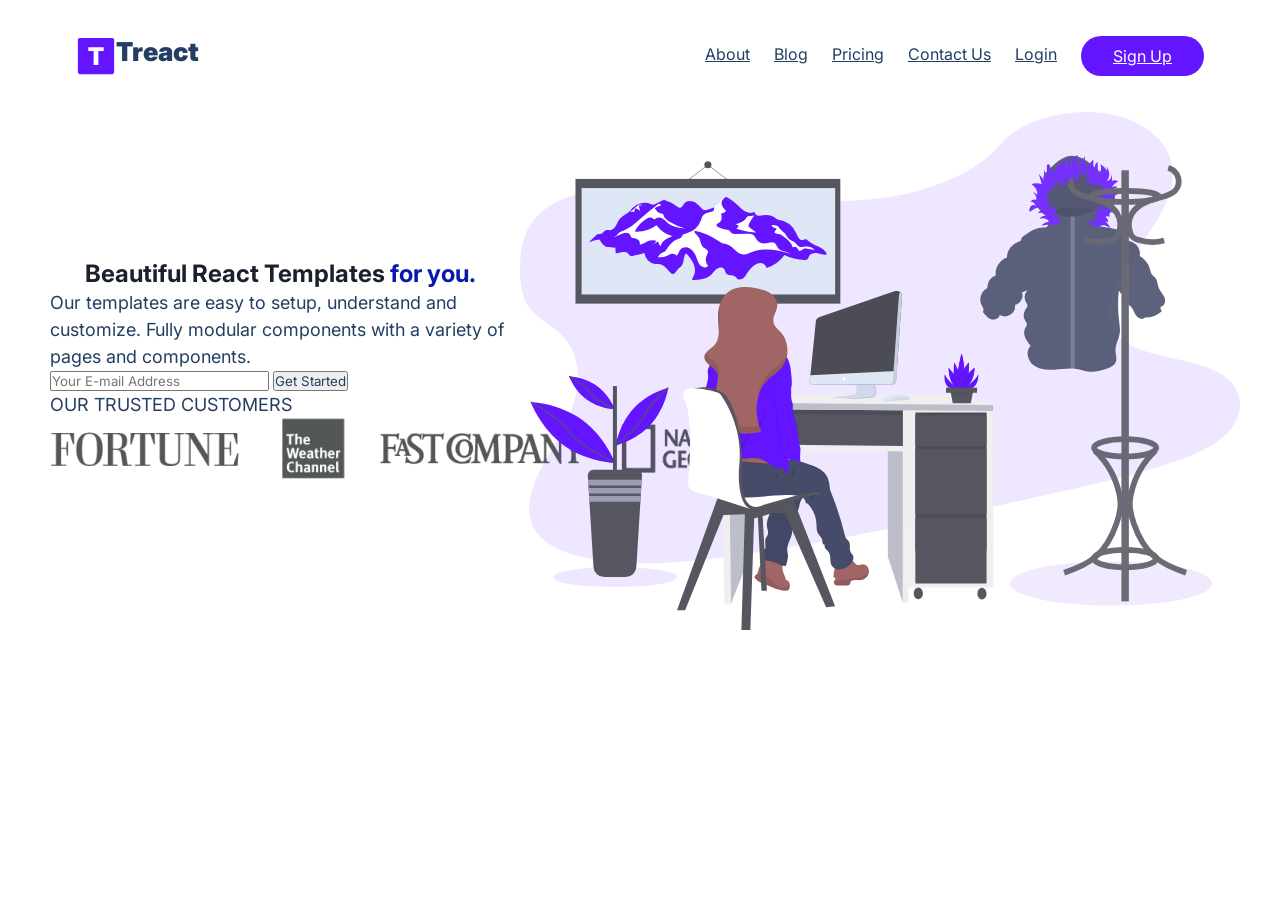
==== index.html @ 6878d6d0 "Fixing the heading wording" ====
<!DOCTYPE html>
<html lang="en">
<head>
  <meta charset="UTF-8">
  <meta name="viewport" content="width=device-width, initial-scale=1.0">
  <title>Treact</title>
  <link rel="stylesheet" href="./style.css">
</head>
<body>
  <section id="landing">
    <nav>
      <div class="row nav__row">
        <div class="nav__logo">
          <img class="nav__logo--img" src="assets/logo.2c489fc453a1783cbadacf914efa3df6.svg" alt="company logo">
        <div class="company__name">Treact</div>
        </div>
        
       <ul class="nav__link--list">
        <li>
          <a href="" class="
          nav__link--anchor
          link__hover-effect
          link__hover-effect--black
          ">About</a>
        </li>
        <li>
          <a href="" class="
          nav__link--anchor
          link__hover-effect
          link__hover-effect--black
          ">Blog</a>
        </li>
        <li>
          <a href="" class="
          nav__link--anchor
          link__hover-effect
          link__hover-effect--black
          ">Pricing</a>
        </li>
            <li>
          <a href="" class="
          nav__link--anchor
          link__hover-effect
          link__hover-effect--black
          ">Contact Us</a>
        </li>    
        <li>
          <a href="" class="
          nav__link--anchor
          link__hover-effect
          link__hover-effect--black
          ">Login</a>
        </li>
        <li>
          <a href="" class="
          nav__link--anchor
          nav__link--anchor-primary
          ">Sign Up</a>
        </li>  
      </ul>
      </div>
    </nav>  
   <header>
    <!--
    <div class="row header__row">
     <div class="header__main">
      <h1 class="header__main--title">
        Beautiful React Templates <span class="text--purple">for you.</span>
      </h1>
      <p class="header__main--para">
        Our templates are easy to setup, understand and
        customize. Fully modular components with a variety of pages and components.
      </p>
        <input type="text" class="header__email--input" placeholder="Your E-mail Address">
        <button class="header__email--btn">Get Started</button>
      
      
      <p class="header__statement">
        OUR TRUSTED CUSTOMERS
      </p> 
      

      <div class="header__logo">
        <img src="assets/customers-logo-strip.680ac7c2e8ae28161d2c.png" alt="Logos of trusted customers including Fortune, The Weather Channel, Fast Company, and National Geographic">
      </div>

     <div class="header__img"> 
       <img src="assets/design-illustration-2.6da6a00b20c07c4a9b65d1870679e1b8.svg" alt="sitting illustration">
       </div>-->
       <div class="row">
  <div class="left">
    <h1> Beautiful React Templates <span class="text--purple">for you.</span>
      </h1>
      <p class="header__main--para">
        Our templates are easy to setup, understand and
        customize. Fully modular components with a variety of pages and components.
      </p>
        <input type="text" class="header__email--input" placeholder="Your E-mail Address">
        <button class="header__email--btn">Get Started</button>
           <p class="header__statement">
        OUR TRUSTED CUSTOMERS
      </p> 
      

      <div class="header__logo">
        <img src="assets/customers-logo-strip.680ac7c2e8ae28161d2c.png" alt="Logos of trusted customers including Fortune, The Weather Channel, Fast Company, and National Geographic">
      </div>

  </div>
  <div class="right">
    <img src="assets/design-illustration-2.6da6a00b20c07c4a9b65d1870679e1b8.svg" alt="Example">
  </div>
</div>
    </header>

      </div>
        
    </div>
  </section>
    </header>
  </div> 

  
</body>
</html>
---- style.css ----
@import url("https://fonts.googleapis.com/css2?family=Inter:ital,opsz,wght@0,14..32,100..900;1,14..32,100..900&family=Roboto:ital,wght@0,100..900;1,100..900&display=swap");

* {
  font-family: "Inter", sans-serif;
  padding: 0;
  margin: 0;
  box-sizing: border-box;
  color: #243e63;
}

h1,
h2,
h3,
h4,
h5,
h6,
span {
  color: #1a202c;
  text-align: center;
  line-height: 1.25;
}

span {
  color: #0819ac;
}

p {
  line-height: 1.5;
  font-size: 18px;
}

li {
  list-style-type: none;
}

.row {
  height: 100%;
  max-width: 1200px;
  margin: 0 auto;
}

.header {
  position:relative
}

/*NAVIGATION BAR */

.nav {
  height: 100px;
  width: 100%;
  max-width: 1000px;
  margin: 0 auto;
  display: flex;
  justify-content: space-between;
  align-items: center;
}

.nav__row {
  padding: 36px;
  display: flex;
  justify-content: space-between;
  align-items: center;
}

.nav__link--list {
  color: #09090c;
  display: flex;
  gap: 24px;
  list-style-type: none;
  text-decoration: none;
  margin: 0;
  padding: 0;
}

.nav__logo--img {
  height: 40px;
  width: 40px;
}

.company__name {
  font-size: 26px;
  font-weight: 900;
  justify-content: center;
  align-items: center;
}

.nav__link--anchor-primary {
  margin: 0px 0px 2px;
  padding: 10px 32px;
  margin-top: 2px;
  border-radius: 9999px;
  color: #ffff;
  background-color: #6415ff;
  line-height: 1.5;
  border: none;
  width: auto;
  transition: all 300ms ease;
}

.nav__link {
  font-size: 12px;
  font-weight: 600;
  position: relative;
  margin: 0 24px;
  letter-spacing: 0 0.35px;
  text-decoration: none;
}

.nav__logo {
  display: flex;
}
/*LANDING*/

.header__row {
  padding: 36px;
  display: flex;
  justify-content: space-between;
  align-items: center;
}

.main--title {
  font-size: 46px;
}

.main__img {
  width: 60%;
  height: 100%;
}

.header__main {
  width: 40%;
  height: 100%;
  display: flex;
  flex-direction: column;
  margin: 30px;
}

.main--para {
  font-size: 56px; 
}
.header__logo {
  width: 50px;
  height:auto

}



.row {
  display: flex;
  align-items: center;
}
.left {
  flex: 0 0 40%;
  padding: 10px;
}
.right {
  flex: 0 0 60%;
}
.right img {
  width: 100%;
  height: auto;
  display: block;
}
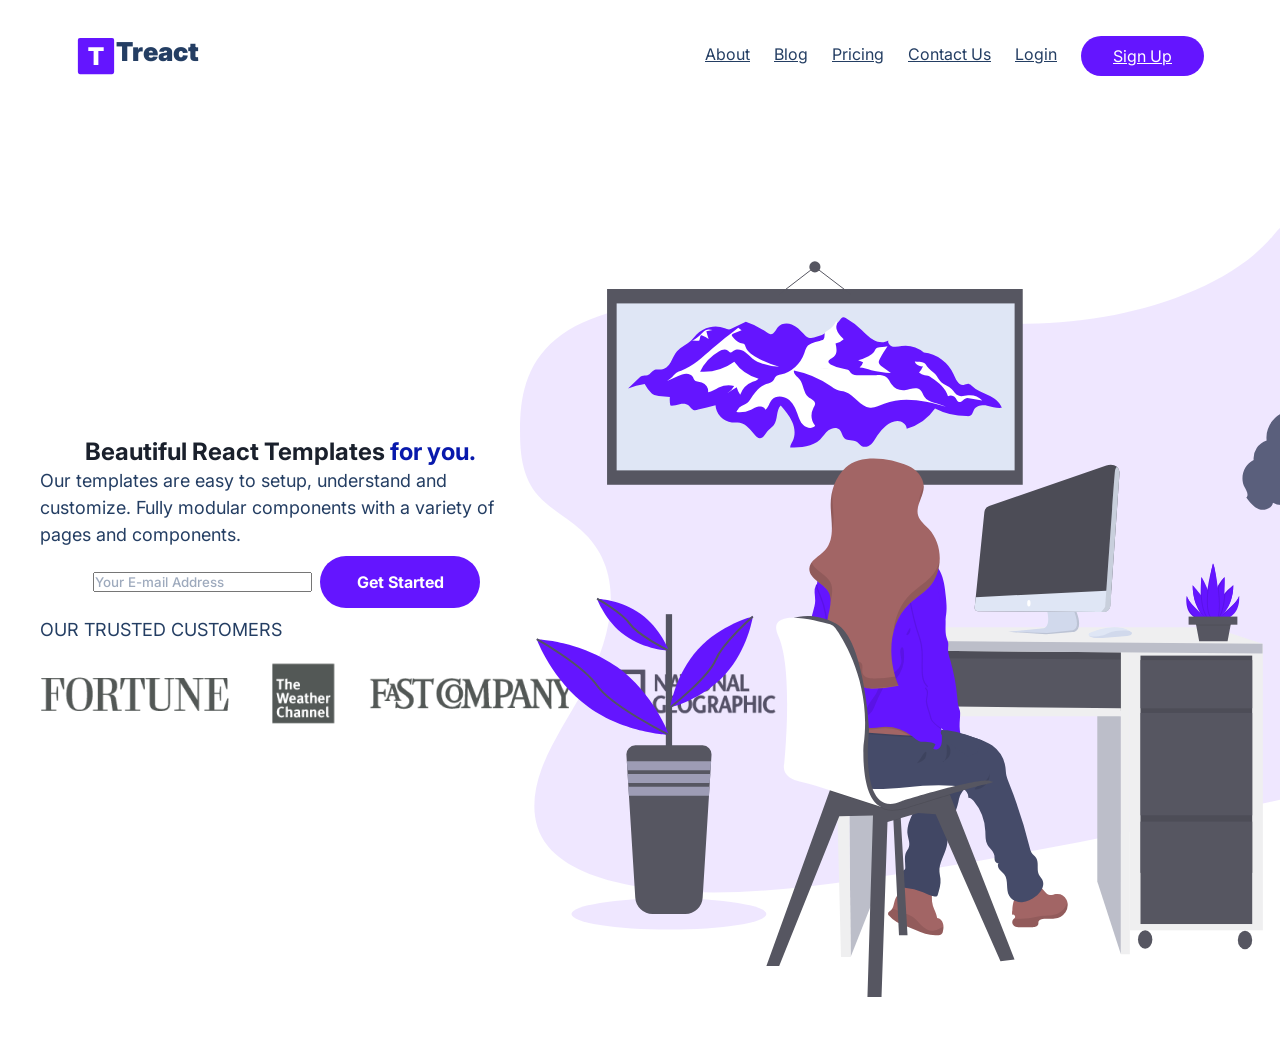
==== commit 77e3561d: "fix landing image" ====
--- a/index.html
+++ b/index.html
@@ -61,63 +61,36 @@
       </div>
     </nav>  
    <header>
-    <!--
-    <div class="row header__row">
-     <div class="header__main">
-      <h1 class="header__main--title">
-        Beautiful React Templates <span class="text--purple">for you.</span>
-      </h1>
-      <p class="header__main--para">
-        Our templates are easy to setup, understand and
-        customize. Fully modular components with a variety of pages and components.
-      </p>
-        <input type="text" class="header__email--input" placeholder="Your E-mail Address">
-        <button class="header__email--btn">Get Started</button>
-      
-      
-      <p class="header__statement">
-        OUR TRUSTED CUSTOMERS
-      </p> 
-      
-
-      <div class="header__logo">
-        <img src="assets/customers-logo-strip.680ac7c2e8ae28161d2c.png" alt="Logos of trusted customers including Fortune, The Weather Channel, Fast Company, and National Geographic">
-      </div>
-
-     <div class="header__img"> 
-       <img src="assets/design-illustration-2.6da6a00b20c07c4a9b65d1870679e1b8.svg" alt="sitting illustration">
-       </div>-->
+    <div class="container">
        <div class="row">
-  <div class="left">
+        <div class="header__main">
     <h1> Beautiful React Templates <span class="text--purple">for you.</span>
       </h1>
       <p class="header__main--para">
         Our templates are easy to setup, understand and
         customize. Fully modular components with a variety of pages and components.
       </p>
+
+      <div class="header__email">
         <input type="text" class="header__email--input" placeholder="Your E-mail Address">
         <button class="header__email--btn">Get Started</button>
-           <p class="header__statement">
+        </div>
+              
+      <p class="trusted customers">
         OUR TRUSTED CUSTOMERS
       </p> 
-      
+        <img class="logo__strip--img"> <img src="assets/customers-logo-strip.680ac7c2e8ae28161d2c.png" alt="Logos of trusted customers including Fortune, The Weather Channel, Fast Company, and National Geographic">
+       </div>
 
-      <div class="header__logo">
-        <img src="assets/customers-logo-strip.680ac7c2e8ae28161d2c.png" alt="Logos of trusted customers including Fortune, The Weather Channel, Fast Company, and National Geographic">
-      </div>
-
+  <figure class="right">
+    <img class="header_img">
+    <img src="assets/design-illustration-2.6da6a00b20c07c4a9b65d1870679e1b8.svg" alt="Woman sitting at desk">
+  </figure>
+</div>
+   </header>
+  </div>  
   </div>
-  <div class="right">
-    <img src="assets/design-illustration-2.6da6a00b20c07c4a9b65d1870679e1b8.svg" alt="Example">
-  </div>
-</div>
-    </header>
-
-      </div>
-        
-    </div>
   </section>
-    </header>
   </div> 
 
   
--- a/style.css
+++ b/style.css
@@ -40,7 +40,7 @@
 }
 
 .header {
-  position:relative
+  position: relative;
 }
 
 /*NAVIGATION BAR */
@@ -109,61 +109,94 @@
 .nav__logo {
   display: flex;
 }
+
 /*LANDING*/
 
-.header__row {
-  padding: 36px;
+
+header .container {
+  height: 100%;
+  width: 100%;
+  max-width: 1200px;
+  margin: 28px auto;
+}
+
+
+header .row {
   display: flex;
   justify-content: space-between;
   align-items: center;
 }
 
-.main--title {
-  font-size: 46px;
-}
-
-.main__img {
+.header__main {
+  width: 40%
+}
+
+.strip--img {
+    margin-top: 16px;
+    padding-right: 128px;
+    opacity: 0.5;
+
+}
+
+.right {
   width: 60%;
-  height: 100%;
-}
-
-.header__main {
-  width: 40%;
-  height: 100%;
-  display: flex;
-  flex-direction: column;
-  margin: 30px;
-}
-
-.main--para {
-  font-size: 56px; 
-}
-.header__logo {
-  width: 50px;
-  height:auto
-
-}
-
-
-
-.row {
-  display: flex;
-  align-items: center;
-}
-.left {
-  flex: 0 0 40%;
-  padding: 10px;
-}
-.right {
-  flex: 0 0 60%;
-}
-.right img {
-  width: 100%;
-  height: auto;
-  display: block;
-}
-
-
-
-
-
+  padding: 24px 0;
+}
+
+.header_img {
+  width: 60%
+}
+
+
+.header__email {
+  width: 100%;
+  max-width: 448px;
+  height: 68px;
+  position: relative;
+  display: flex;
+  justify-content: flex-end;
+  align-items: center;
+}
+.header__email--btn {
+  z-index: 2;
+  margin: 8px;
+  padding: 0 20px;
+  height: calc(100% - 16px);
+  border-radius: 500px;
+  width: 160px;
+  border: none;
+  background-color: #6415ff;
+  color: #fff;
+  font-weight: 700;
+  font-size: 16px;
+  transition: all 300ms ease;
+}
+.header__email--btn:hover {
+  background-color: rgba(60, 13, 153);
+}
+.left__header__email--input {
+  width: 100%;
+  border-radius: 500px;
+  border: 2px solid rgb(229, 231, 235);
+  padding: 20px 192px 20px 32px;
+  color: rgb(36, 62, 99);
+  font-size: 16px;
+  font-weight: 500;
+  position: absolute;
+  top: 0;
+  bottom: 0;
+  z-index: 1;
+  transition: border-color 300ms;
+}
+.header__email--input::placeholder {
+  font-weight: 500;
+  color: rgb(158, 170, 189);
+}
+.header__email--input:hover {
+  border-color: rgba(160, 174, 192);
+}
+.header__email--input:focus,
+.header__email--input:active {
+  outline: none;
+  border-color: rgba(100, 21, 255);
+}
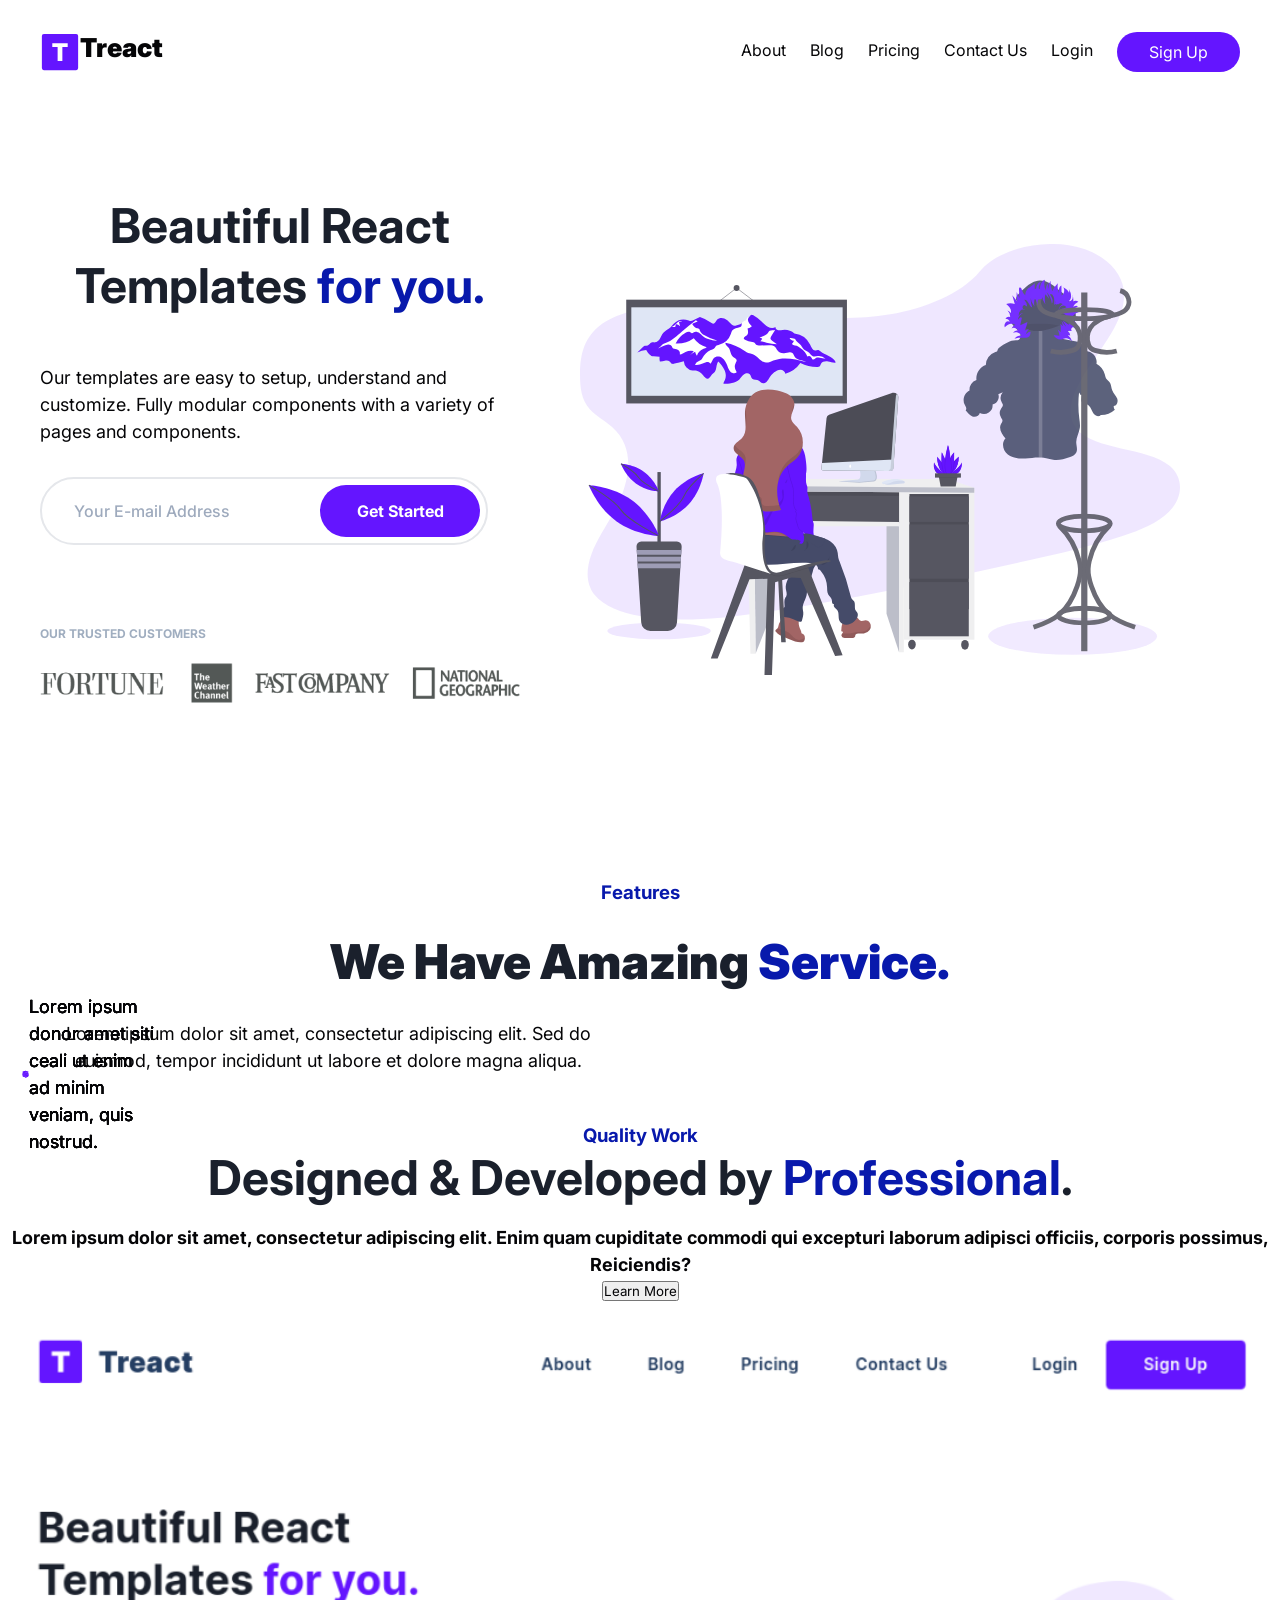
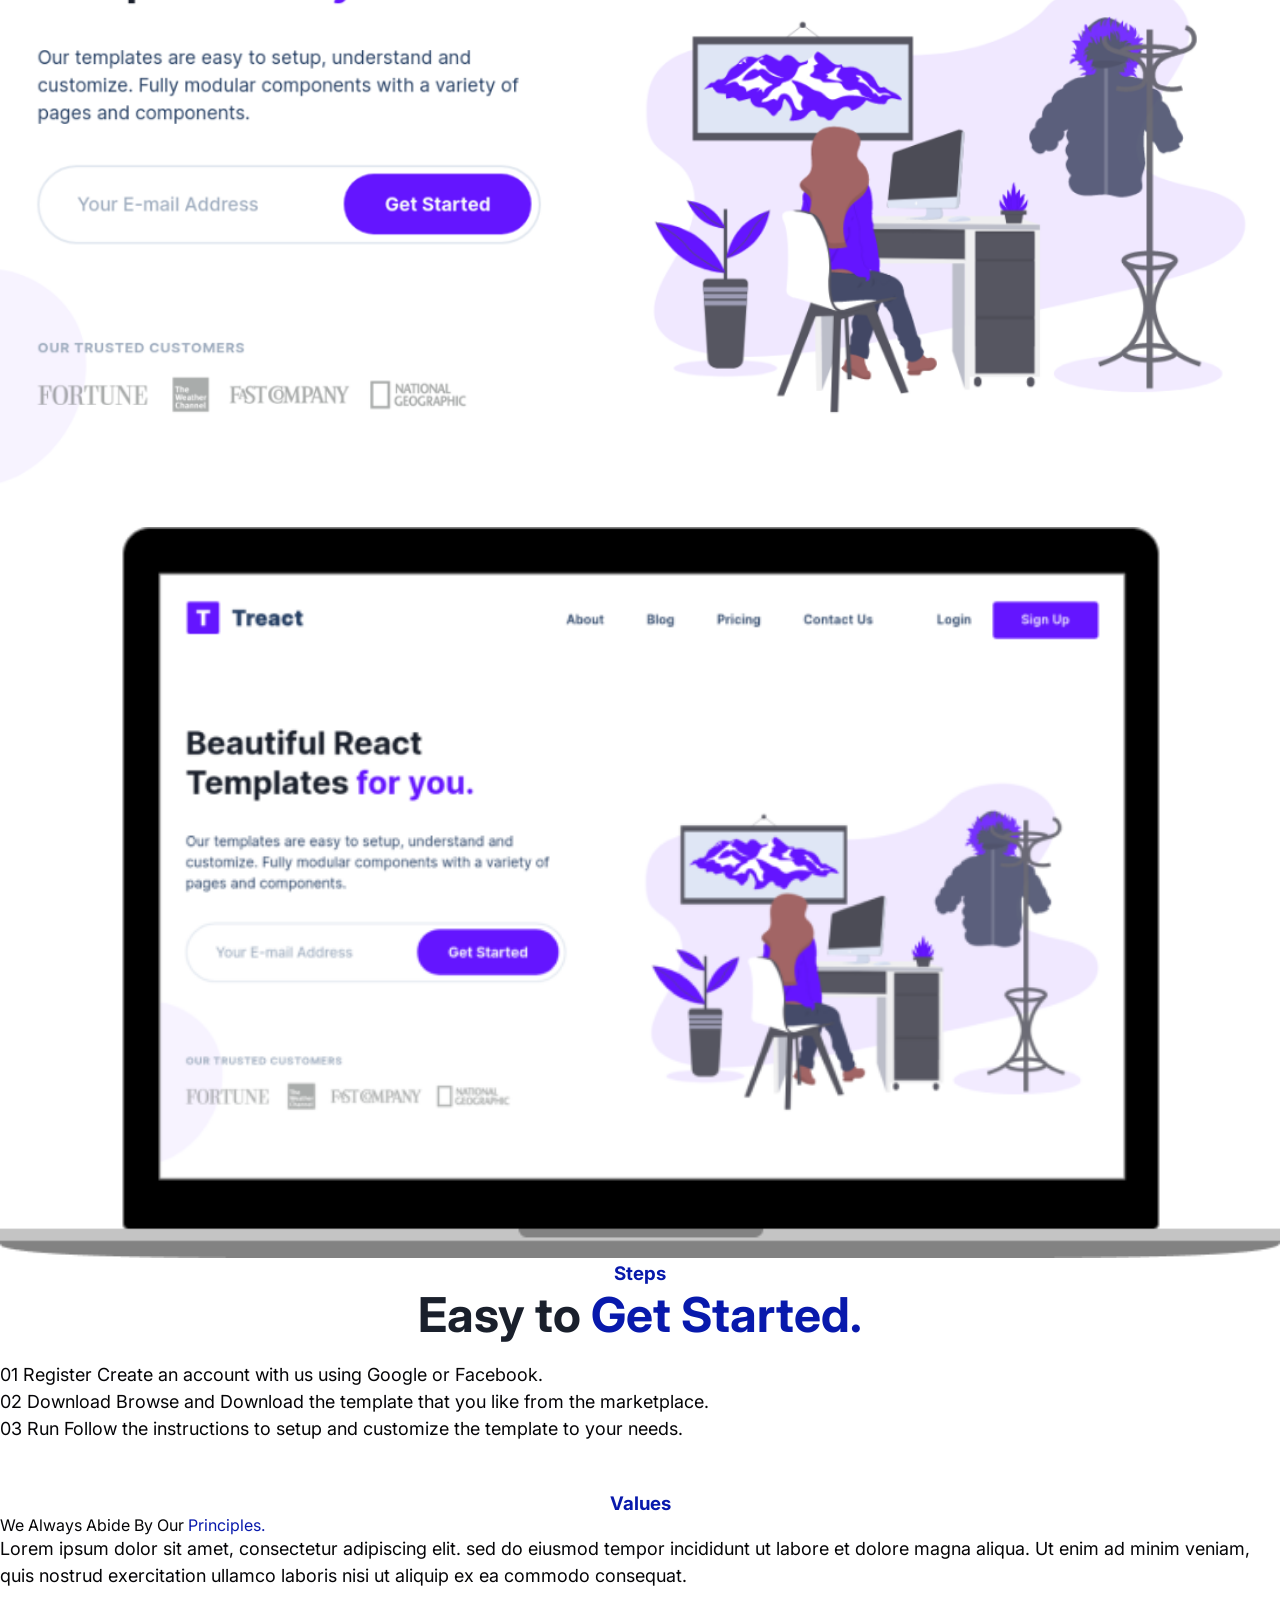
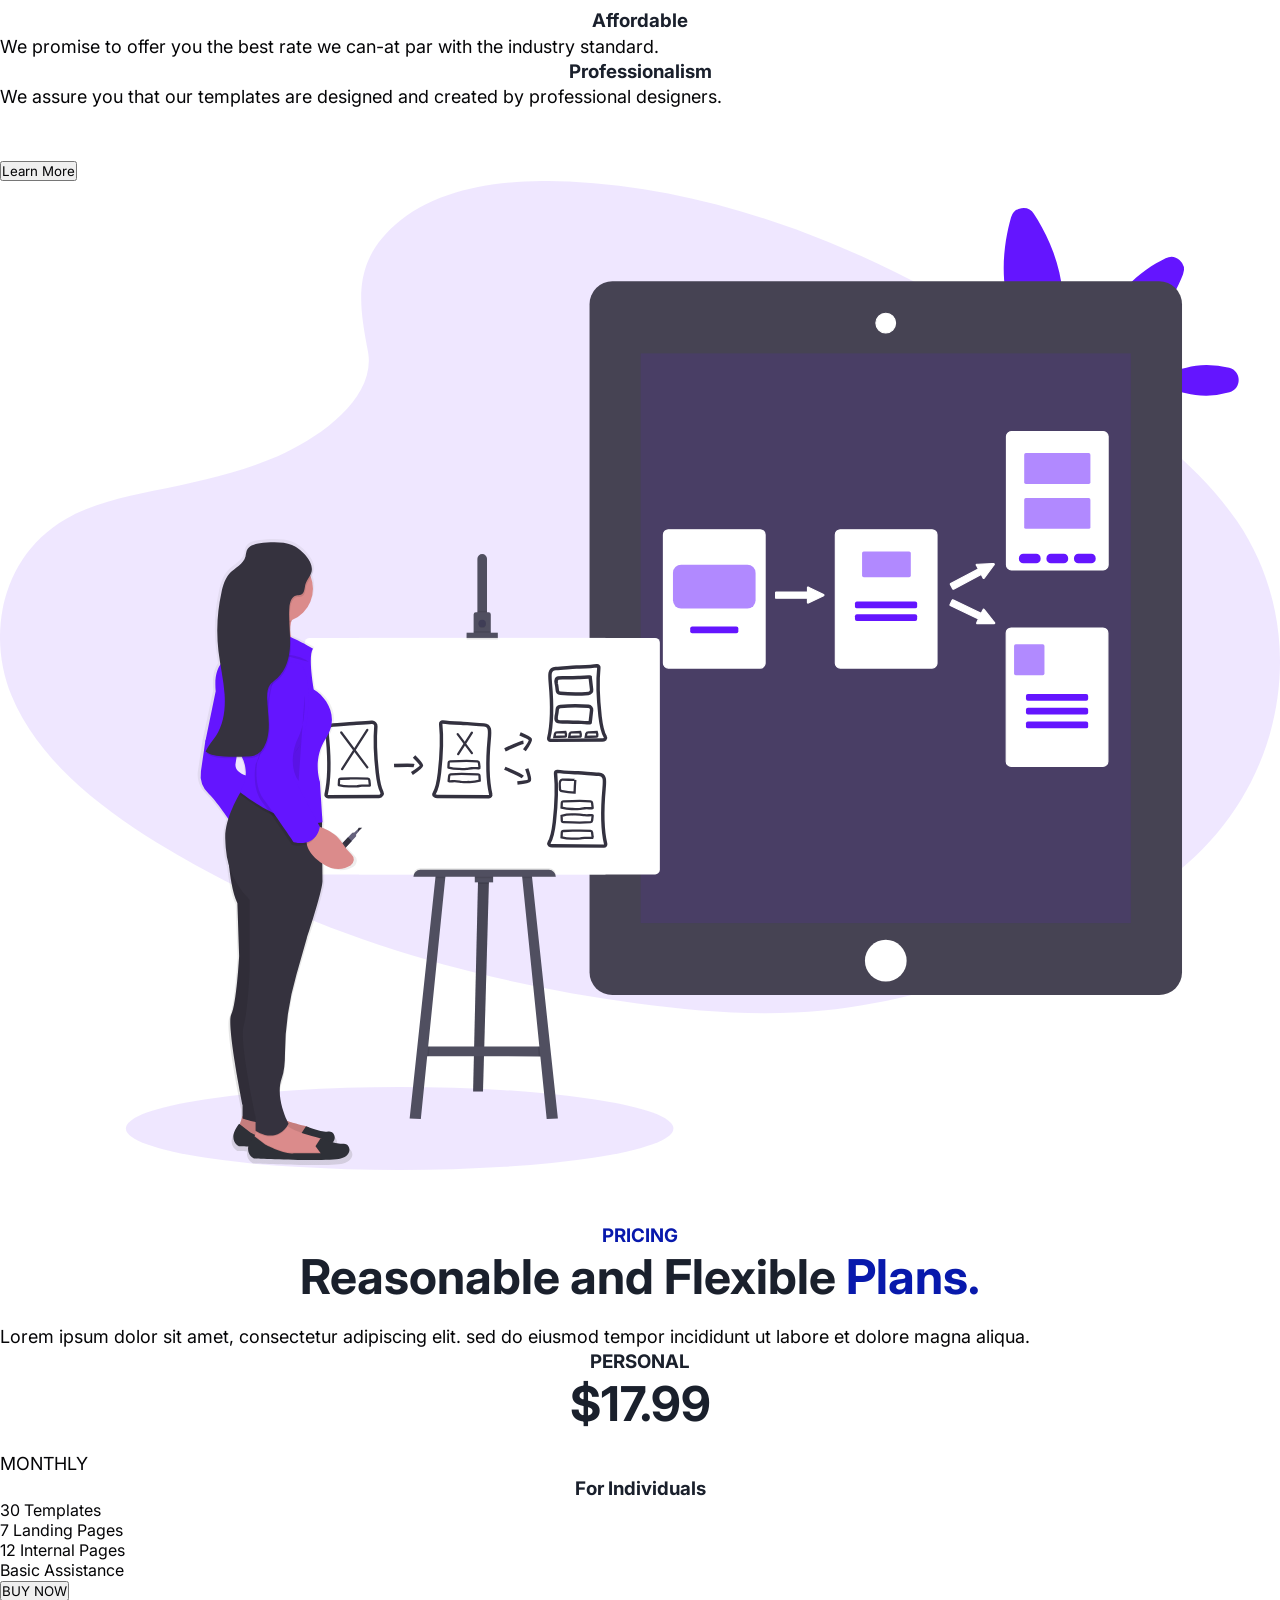
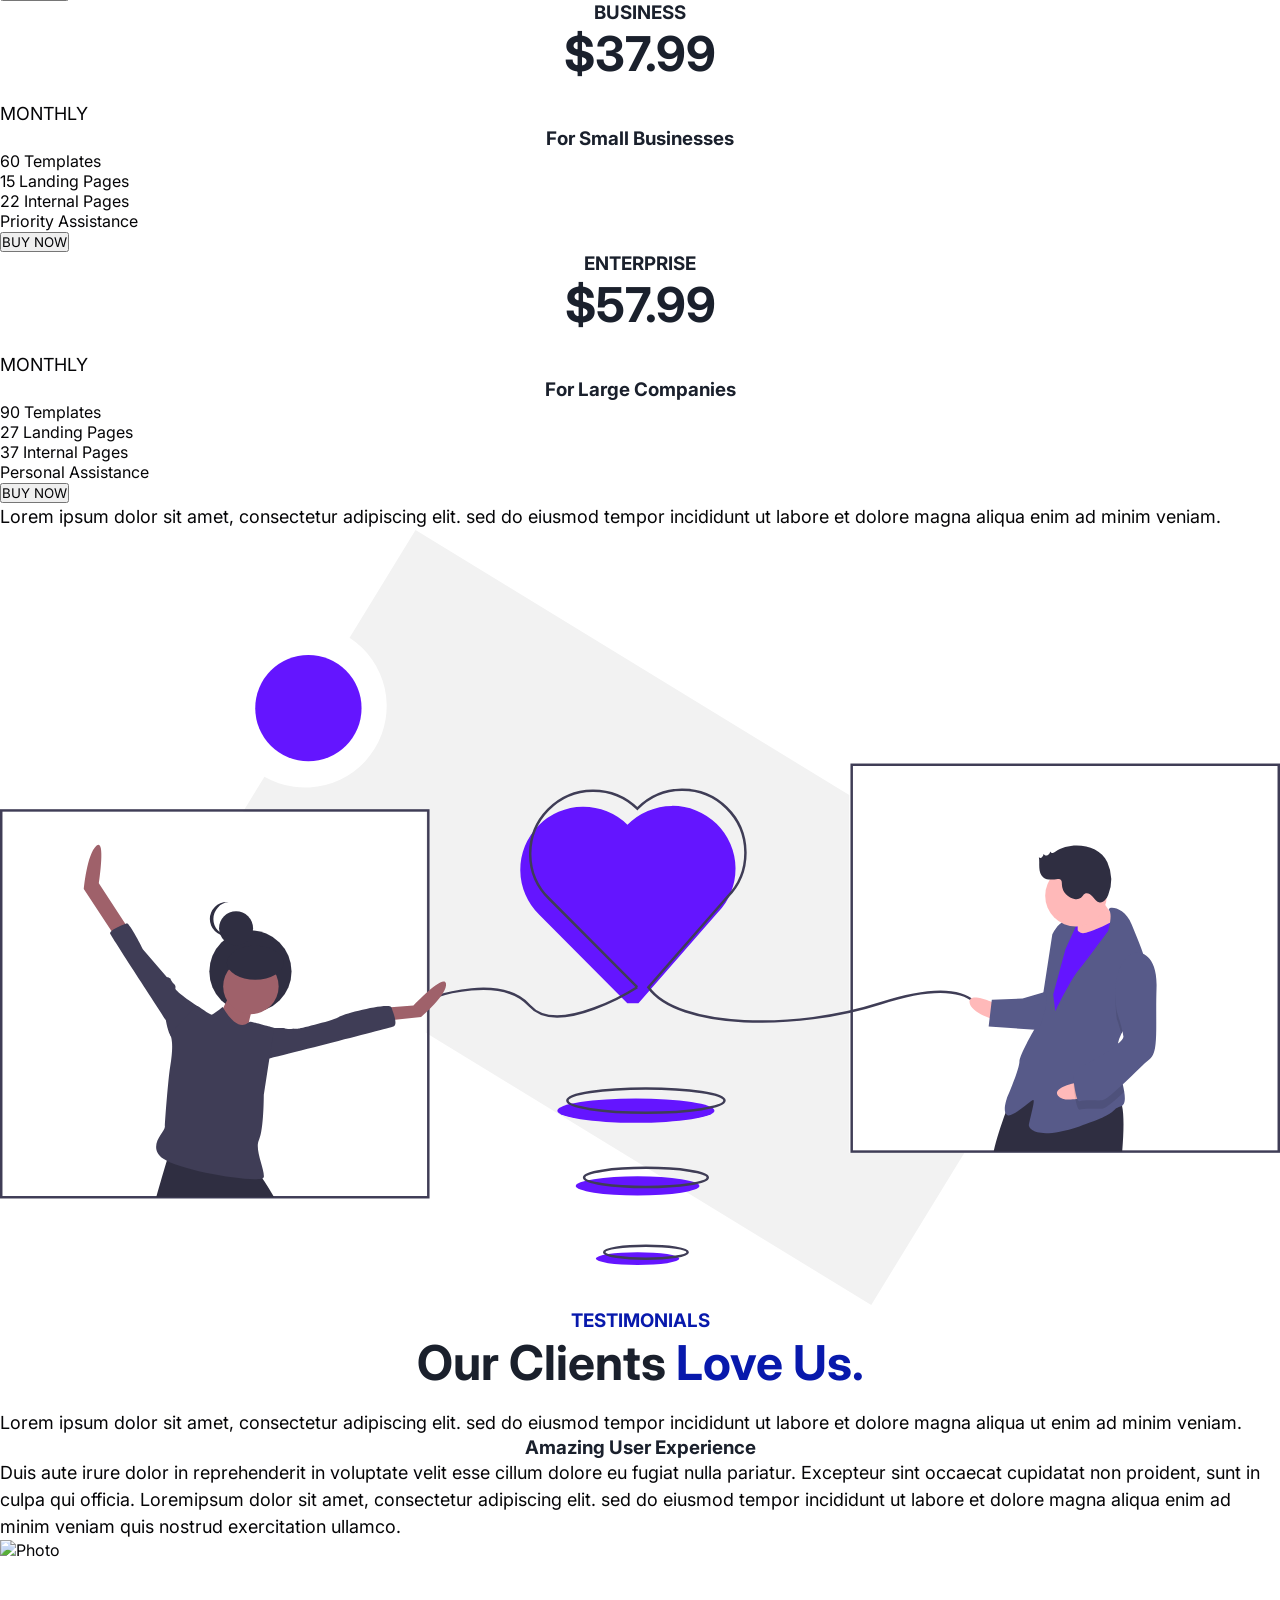
==== commit 20b90a96: "setting up HTML" ====
--- a/index.html
+++ b/index.html
@@ -5,6 +5,7 @@
   <meta name="viewport" content="width=device-width, initial-scale=1.0">
   <title>Treact</title>
   <link rel="stylesheet" href="./style.css">
+  <script src="https://kit.fontawesome.com/b5c55abc26.js" crossorigin="anonymous"></script>
 </head>
 <body>
   <section id="landing">
@@ -61,22 +62,24 @@
       </div>
     </nav>  
    <header>
+    
     <div class="container">
        <div class="row">
-        <div class="header__main">
-    <h1> Beautiful React Templates <span class="text--purple">for you.</span>
+        <div class="header__landing">    
+      <h1> 
+          Beautiful React Templates <span class="text--purple">for you.</span>
       </h1>
-      <p class="header__main--para">
+      <p class="header__landing--para">
         Our templates are easy to setup, understand and
         customize. Fully modular components with a variety of pages and components.
       </p>
-
       <div class="header__email">
-        <input type="text" class="header__email--input" placeholder="Your E-mail Address">
+       <input type="text" class="header__email--input" placeholder="Your E-mail Address">
         <button class="header__email--btn">Get Started</button>
         </div>
+      
               
-      <p class="trusted customers">
+      <p class="trusted__customers">
         OUR TRUSTED CUSTOMERS
       </p> 
         <img class="logo__strip--img"> <img src="assets/customers-logo-strip.680ac7c2e8ae28161d2c.png" alt="Logos of trusted customers including Fortune, The Weather Channel, Fast Company, and National Geographic">
@@ -86,8 +89,228 @@
     <img class="header_img">
     <img src="assets/design-illustration-2.6da6a00b20c07c4a9b65d1870679e1b8.svg" alt="Woman sitting at desk">
   </figure>
-</div>
+    </div>
    </header>
+  <section id="features">
+    <div class="container">
+      <div class="row">
+        <h3 class="section__title">
+         <span class="text--purple">Features</span>
+        </h3> 
+         <h1 class="section__subtitle">We Have Amazing <span class="text--purple">Service.</span></h1>
+          
+          <p class="features__para">
+            Lorem ipsum dolor sit amet, consectetur adipiscing elit. Sed do euismod, tempor incididunt ut labore et dolore magna aliqua.
+          </p>      
+            
+          <div class="features__list">
+            <div class="features">
+            <figure class="features__img--wrapper">              
+              <img src="assets/shield-icon.daefe14b320b14fbd9cbd18908ac93ec.svg" alt="Secure">
+            </figure>
+
+            <p class="features__subheading">
+              Lorem ipsum donor amet siti ceali ut enim ad minim veniam, quis nostrud.
+            </p>
+
+            </div>
+          <div class="features">
+            <figure class="features__img--wrapper">
+              <img src="assets/support-icon.f9253ffa8cb6ffde5bbaa05eb5136375.svg" alt="Support">
+            </figure>
+            <p class="features__subheading">
+              Lorem ipsum donor amet siti ceali ut enim ad minim veniam, quis nostrud.
+            </p>
+            </div>
+            <div class="features">
+              <figure class="features__img--wrapper">
+              <img class="features__img" src="assets/customize-icon.367468c90fd796009b97fbfba67b2c6a.svg" alt="customize">
+            </figure>
+            <p class="features__subheading">
+              Lorem ipsum donor amet siti ceali ut enim ad minim veniam, quis nostrud.
+            </div>
+          <div class="features">
+            <figure class="features__img--wrapper">
+              <img class="features__img" src="assets/reliable-icon.1367510a8f0a1bec76dc425d25f92f43.svg" alt="Reliable">
+            </figure>
+            <p class="features__subheading">
+              Lorem ipsum donor amet siti ceali ut enim ad minim veniam, quis nostrud.
+            </p>
+            </div>
+          <div class="features">
+            <figure class="features__img--wrapper">
+              <img class="features__img" src="assets/fast-icon.dbb971a73d4805d2fc3bcdacdb55beba.svg" alt="Fast">
+            </figure>
+            <p class="features__subheading">
+              Lorem ipsum donor amet siti ceali ut enim ad minim veniam, quis nostrud.
+            </div>
+          <div class="features">
+            <figure class="features__img--wrapper">
+              <img class="features__img" src="assets/simple-icon.673b7e1750b2a4ef32907fc164828d00.svg" alt="Easy">
+            </figure>
+            <p class="features__subheading">
+              Lorem ipsum donor amet siti ceali ut enim ad minim veniam, quis nostrud.
+            </p>
+            </div>
+  </section>
+  <main>
+    <section id="blogs">
+      <h3>
+       <span class="text--purple"> Quality Work<span
+      </h3>
+      <h1>
+        Designed & Developed by <span class="text--purple">Professional</span>.
+      </h1>
+      <p>
+        Lorem ipsum dolor sit amet, consectetur adipiscing elit. Enim quam cupiditate commodi qui excepturi laborum adipisci officiis, corporis possimus, Reiciendis?
+      </p>
+      <button> Learn More</button>
+      <figure>
+        <img src="assets/hero-screenshot-1.40a097b525c2f8c9808e.png" alt="Blogs">
+      </figure>
+    </section>
+    <section id="steps">
+      <img src="assets/hero-screenshot-2.241aac1fbc66db29d873.png" alt="Steps">
+      <h3>
+        <span class="text--purple">Steps</span>
+      </h3>
+      <h1>
+        Easy to <span class="text--purple">Get Started.</span>
+      </h1>
+      <p>
+        01 Register 
+        Create an account with us using Google or Facebook.
+      </p>
+      <p>
+      02 Download
+      Browse and Download the template that you like from the marketplace.
+      </p>
+
+    <p>
+      03 Run
+      Follow the instructions to setup and customize the template to your needs.
+    </p> 
+    
+    </section>
+    <div class="container">
+    <h3>
+      <span class="text--purple">Values</span>
+    </h3>
+    <hl> 
+      We Always Abide By Our <span class="text--purple">Principles.</span>
+    </hl>
+    <p>
+      Lorem ipsum dolor sit amet, consectetur adipiscing elit. sed do eiusmod tempor incididunt ut labore et dolore magna aliqua. Ut enim ad minim veniam, quis nostrud exercitation ullamco laboris nisi ut aliquip ex ea commodo consequat.
+    </p>
+    <div>
+      <img src class="fa-solid fa-dollar-sign">
+      <h3>Affordable</h3>
+      <p>We promise to offer you the best rate we can-at par with the industry standard.</p>
+    </div>
+    <i class="fa-solid fa-suitcase"></i>
+    <h3>Professionalism</h3>
+    <p> We assure you that our templates are designed and created by professional designers.</p>
+  </div>
+  <button>Learn More</button>
+  <div>
+    <figure>
+      <img src="assets/prototype-illustration.21bc4b3f612a2f257c3d361067582485.svg">
+    </figure>
+    </div>
+    <section id="PRICING">
+      <div class="container">
+        <h3>
+          <span class="text--purple">PRICING</span>
+        </h3>
+        <h1>
+          Reasonable and Flexible <span class="text--purple">Plans.</span>
+        </h1>
+        <p>
+         Lorem ipsum dolor sit amet, consectetur adipiscing elit. sed do eiusmod tempor incididunt ut labore et dolore magna aliqua.</p>
+
+            <h3>PERSONAL</h3>
+            <h1>$17.99</h1>
+            <p>MONTHLY</p>
+            <h3>For Individuals</h3>
+            <ul>
+              <li>30 Templates</li>
+              <li>7 Landing Pages</li>
+              <li>12 Internal Pages</li>
+              <li>Basic Assistance</li>
+            </ul>
+            <button>BUY NOW</button>
+            <h3>BUSINESS</h3>
+            <h1>$37.99</h1>
+            <p>MONTHLY</p>
+            <h3>For Small Businesses</h3>
+            <ul>
+              <li>60 Templates</li>
+              <li>15 Landing Pages</li>
+              <li>22 Internal Pages</li>
+              <li>Priority Assistance</li>
+            </ul>
+            <button>BUY NOW</button>
+            <h3>ENTERPRISE</h3>
+            <h1>$57.99</h1>
+            <p>MONTHLY</p>
+            <h3>For Large Companies</h3>
+            <ul>
+              <li>90 Templates</li>
+              <li>27 Landing Pages</li>
+              <li>37 Internal Pages</li>
+              <li>Personal Assistance</li>
+            </ul>
+            <button>BUY NOW</button>
+        <p>
+          Lorem ipsum dolor sit amet, consectetur adipiscing elit. sed do eiusmod tempor incididunt ut labore et dolore magna aliqua enim ad minim veniam.
+        </p>
+        <div>
+          <section class="TESTIMONIALS">
+            <figure>
+              <img src="assets/love-illustration.c759090fa833369ad6ffb6eb19cacb3e.svg" alt="Love Illustration">
+            </figure>
+            <h3>
+              <span class="text--purple">TESTIMONIALS</span>
+            </h3>
+            <h1>
+              Our Clients <span class="text--purple">Love Us.</span>
+            </h1>
+            <p>
+              Lorem ipsum dolor sit amet, consectetur adipiscing elit. sed do eiusmod tempor incididunt ut labore et dolore magna aliqua ut enim ad minim veniam.
+            </p>
+            <figure><i class="fa-solid fa-star" style="color: rgb(255, 212, 59);"></i><i class="fa-solid fa-star" style="color: rgb(255, 212, 59);"></i><i class="fa-solid fa-star" style="color: rgb(255, 212, 59);"></i><i class="fa-solid fa-star" style="color: rgb(255, 212, 59);"></i><i class="fa-solid fa-star" style="color: rgb(255, 212, 59);"></i></figure>
+           
+            <h3>
+              Amazing User Experience
+            </h3>
+            <p>
+              Duis aute irure dolor in reprehenderit in voluptate velit esse cillum dolore eu fugiat nulla pariatur. Excepteur sint occaecat cupidatat non proident, sunt in culpa qui officia. Loremipsum dolor sit amet, consectetur adipiscing elit. sed do eiusmod tempor incididunt ut labore et dolore magna aliqua enim ad minim veniam quis nostrud exercitation ullamco.
+            </p>
+            <figure>
+              <img src="assets/photo-1494790108377-be9c29b29330.avifassets" alt="Photo">
+            </figure>
+        </div>
+      
+      <div>
+
+      </div>
+        
+
+
+</main>
+    
+
+    <section>
+
+    </section>
+    </main>
+  </main>
+         
+          
+
+      
+   
+   
   </div>  
   </div>
   </section>
--- a/style.css
+++ b/style.css
@@ -5,7 +5,7 @@
   padding: 0;
   margin: 0;
   box-sizing: border-box;
-  color: #243e63;
+  color: #050507;
 }
 
 h1,
@@ -43,6 +43,19 @@
   position: relative;
 }
 
+.container {
+  padding: 50px 0;
+}
+
+section__title {
+  margin-bottom: 20px;
+
+}
+
+
+
+
+
 /*NAVIGATION BAR */
 
 .nav {
@@ -56,7 +69,7 @@
 }
 
 .nav__row {
-  padding: 36px;
+  padding-top: 32px;
   display: flex;
   justify-content: space-between;
   align-items: center;
@@ -70,6 +83,11 @@
   text-decoration: none;
   margin: 0;
   padding: 0;
+}
+
+.nav__link--anchor {
+  text-decoration: none;
+  list-style-type:none
 }
 
 .nav__logo--img {
@@ -110,6 +128,10 @@
   display: flex;
 }
 
+.class__login {
+  margin-left: 48px;
+}
+
 /*LANDING*/
 
 
@@ -117,6 +139,7 @@
   height: 100%;
   width: 100%;
   max-width: 1200px;
+  padding: 96px 0;
   margin: 28px auto;
 }
 
@@ -127,11 +150,18 @@
   align-items: center;
 }
 
-.header__main {
+.header__landing {
+  height: 100%;
   width: 40%
 }
 
-.strip--img {
+.header__landing--para {
+  font-size: 18px;
+  line-height: 1.5;
+  padding: 32px 0;
+}
+
+.logo__strip--img {
     margin-top: 16px;
     padding-right: 128px;
     opacity: 0.5;
@@ -140,13 +170,23 @@
 
 .right {
   width: 60%;
-  padding: 24px 0;
+  padding: 0px 60px;
 }
 
 .header_img {
   width: 60%
 }
 
+img {
+
+width: 100%;
+}
+
+h1 {
+  font-size: 48px;
+  line-height: 1.25;
+  padding: 0px 16px 16px 16px;
+}
 
 .header__email {
   width: 100%;
@@ -157,10 +197,10 @@
   justify-content: flex-end;
   align-items: center;
 }
+
 .header__email--btn {
   z-index: 2;
   margin: 8px;
-  padding: 0 20px;
   height: calc(100% - 16px);
   border-radius: 500px;
   width: 160px;
@@ -174,7 +214,8 @@
 .header__email--btn:hover {
   background-color: rgba(60, 13, 153);
 }
-.left__header__email--input {
+
+.header__email--input {
   width: 100%;
   border-radius: 500px;
   border: 2px solid rgb(229, 231, 235);
@@ -200,3 +241,77 @@
   outline: none;
   border-color: rgba(100, 21, 255);
 }
+
+
+.trusted__customers {
+  margin-top: 80px;
+  color: #a0aec0;
+  font-size: 12px;
+  font-weight: 700;
+}
+
+ /* Feature Section */
+
+.feature__container {
+  height: 100%;
+  width: 100%;
+  max-width: 1200px;
+  padding: 96px 0;
+  margin: 28px auto;
+}
+
+.feature__row {
+  display: flex;
+  justify-content: center;
+  align-items: center;
+  width: 100%;
+  height: 100%;
+}
+
+.features__img {
+  width: 100%;
+  max-width: 100px;
+  height: 100%;
+}
+
+.features__img--wrapper {
+  display: flex;
+  justify-content: center;
+  align-items: center;
+  width: 25%;
+}
+
+.features__list {
+display: flex;
+justify-content: center;
+align-items: center;
+width: 100%;
+max-width: 100px;
+height: 100%;
+}
+
+.features__para {
+  font-size: 18px;
+  line-height: 1.5;
+  text-align: center;
+  max-width: 576px;
+}
+
+.section__subtitle {
+  padding: 28px 0;
+  font-weight: 900;
+}
+
+.text {
+  align-items: normal;
+}
+
+.features {
+  display: flex;
+  width: 100%;
+  max-width: 200px;
+  padding: 32px;
+  position: absolute;
+  
+  
+}
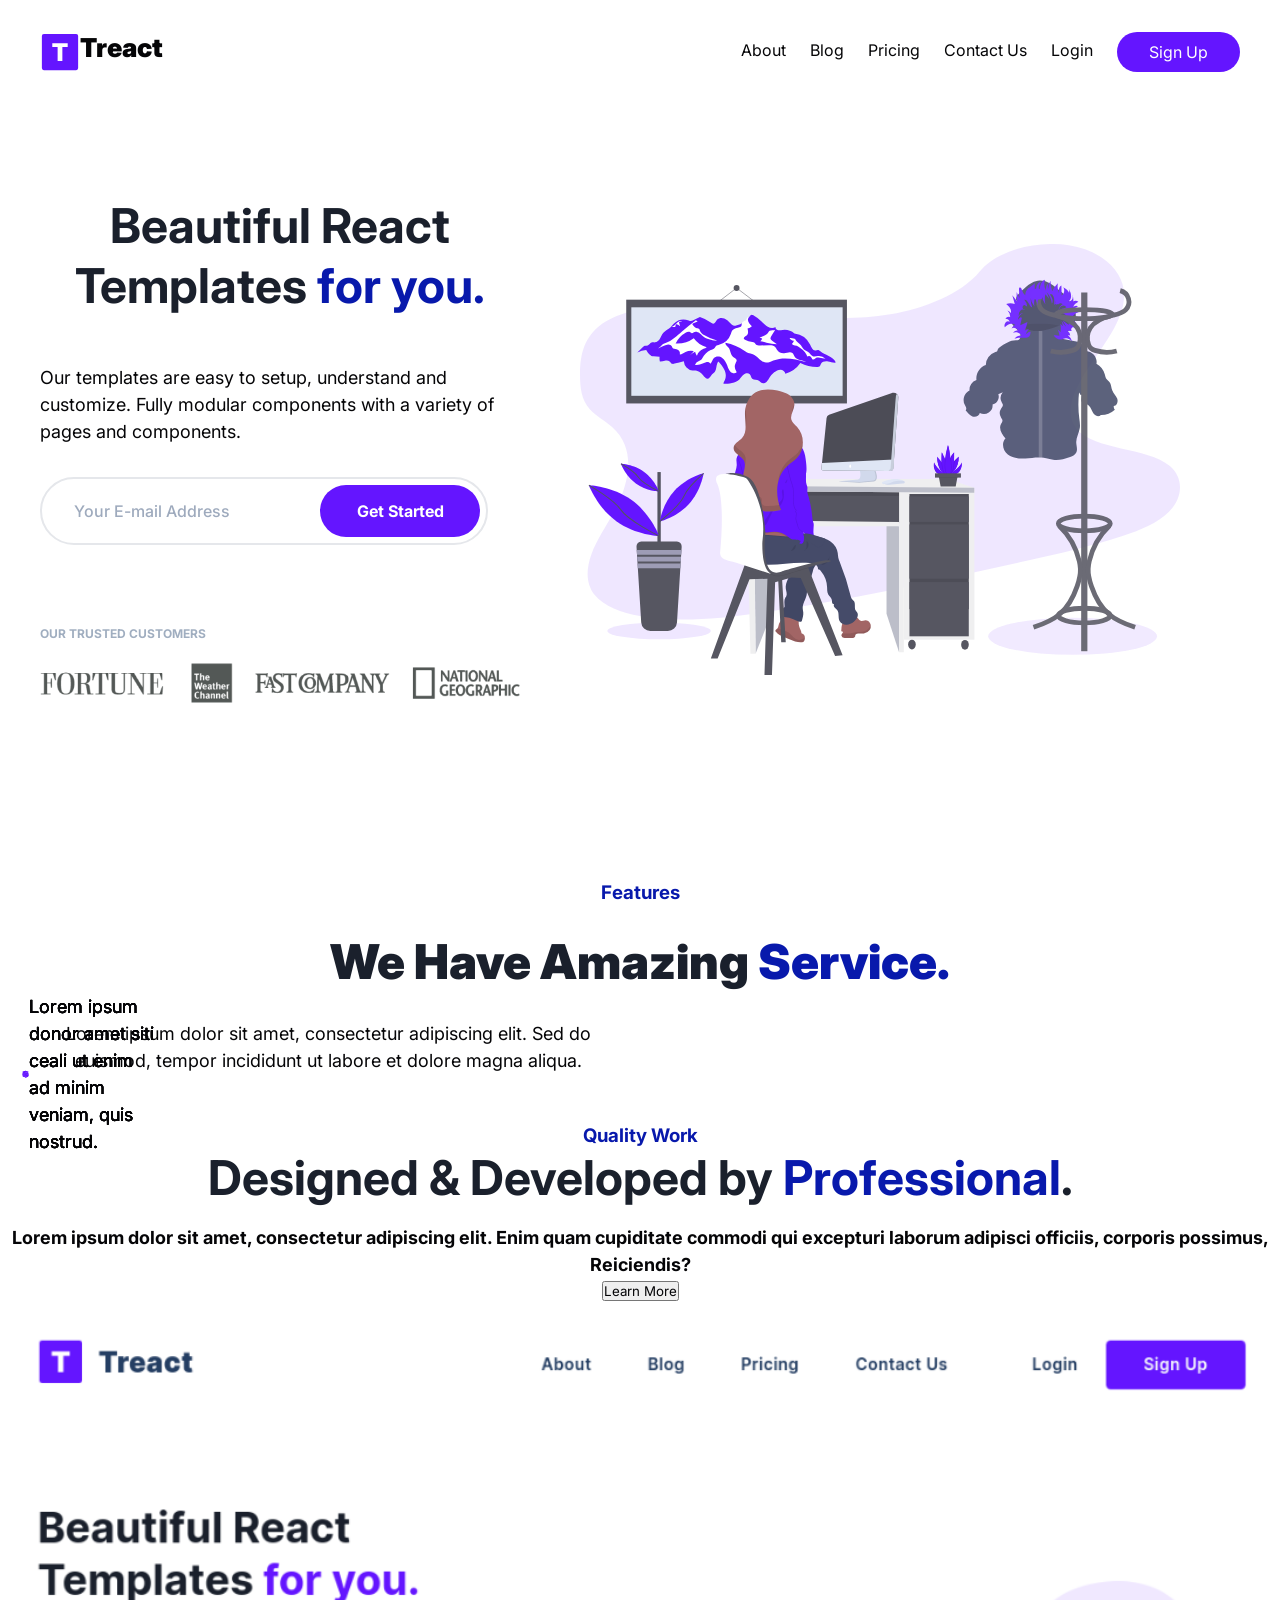
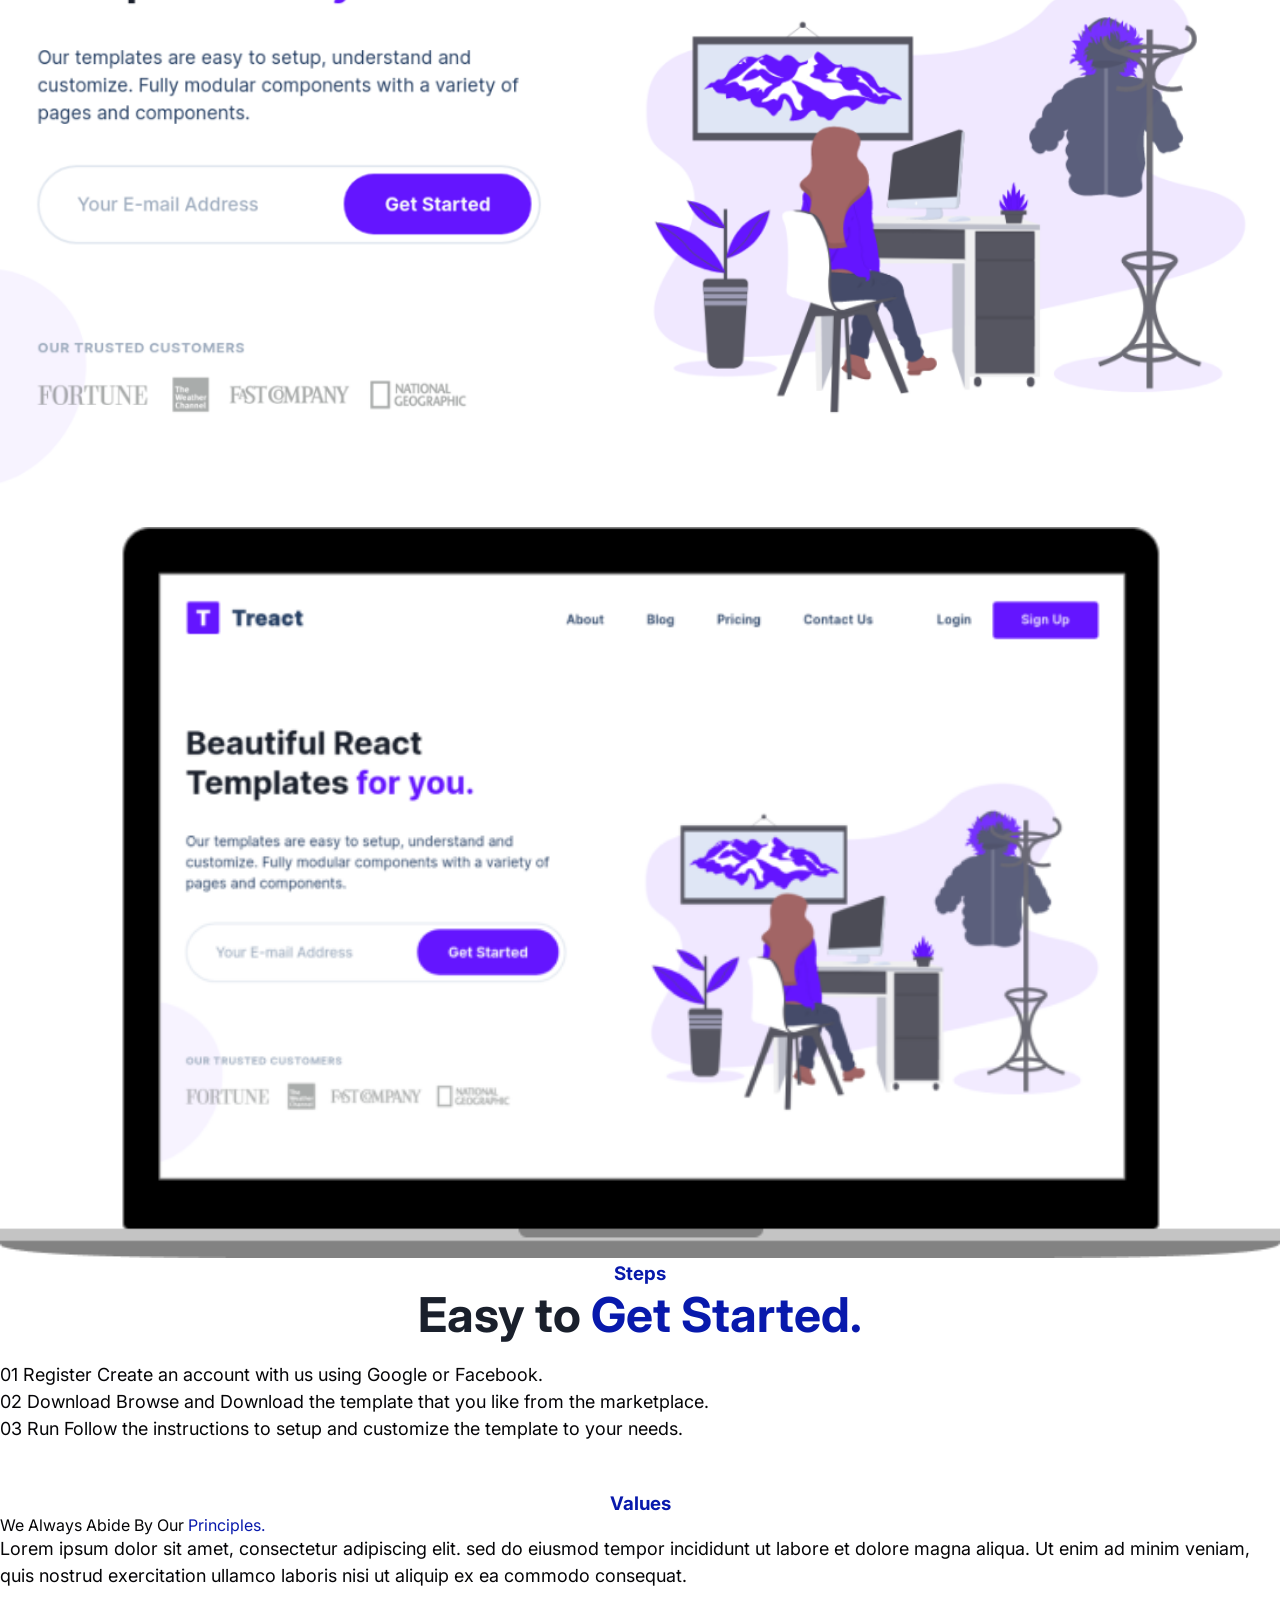
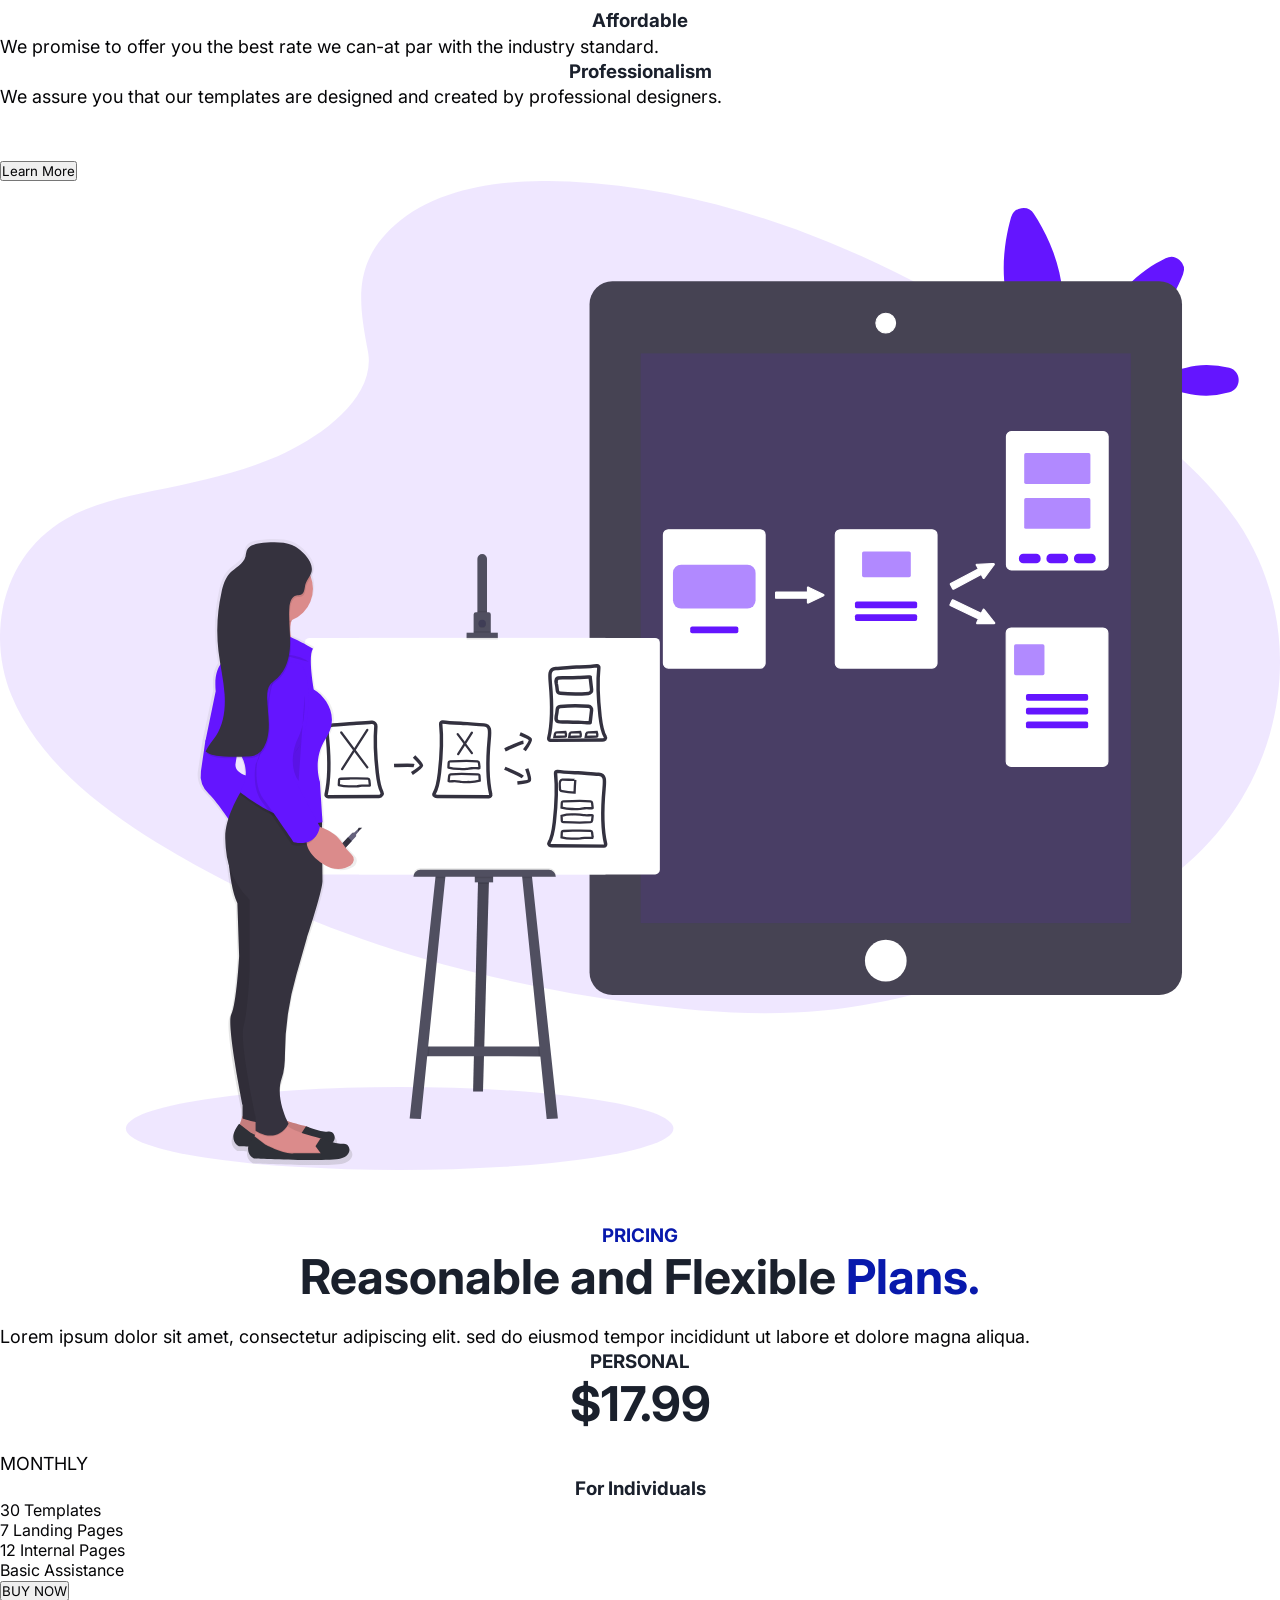
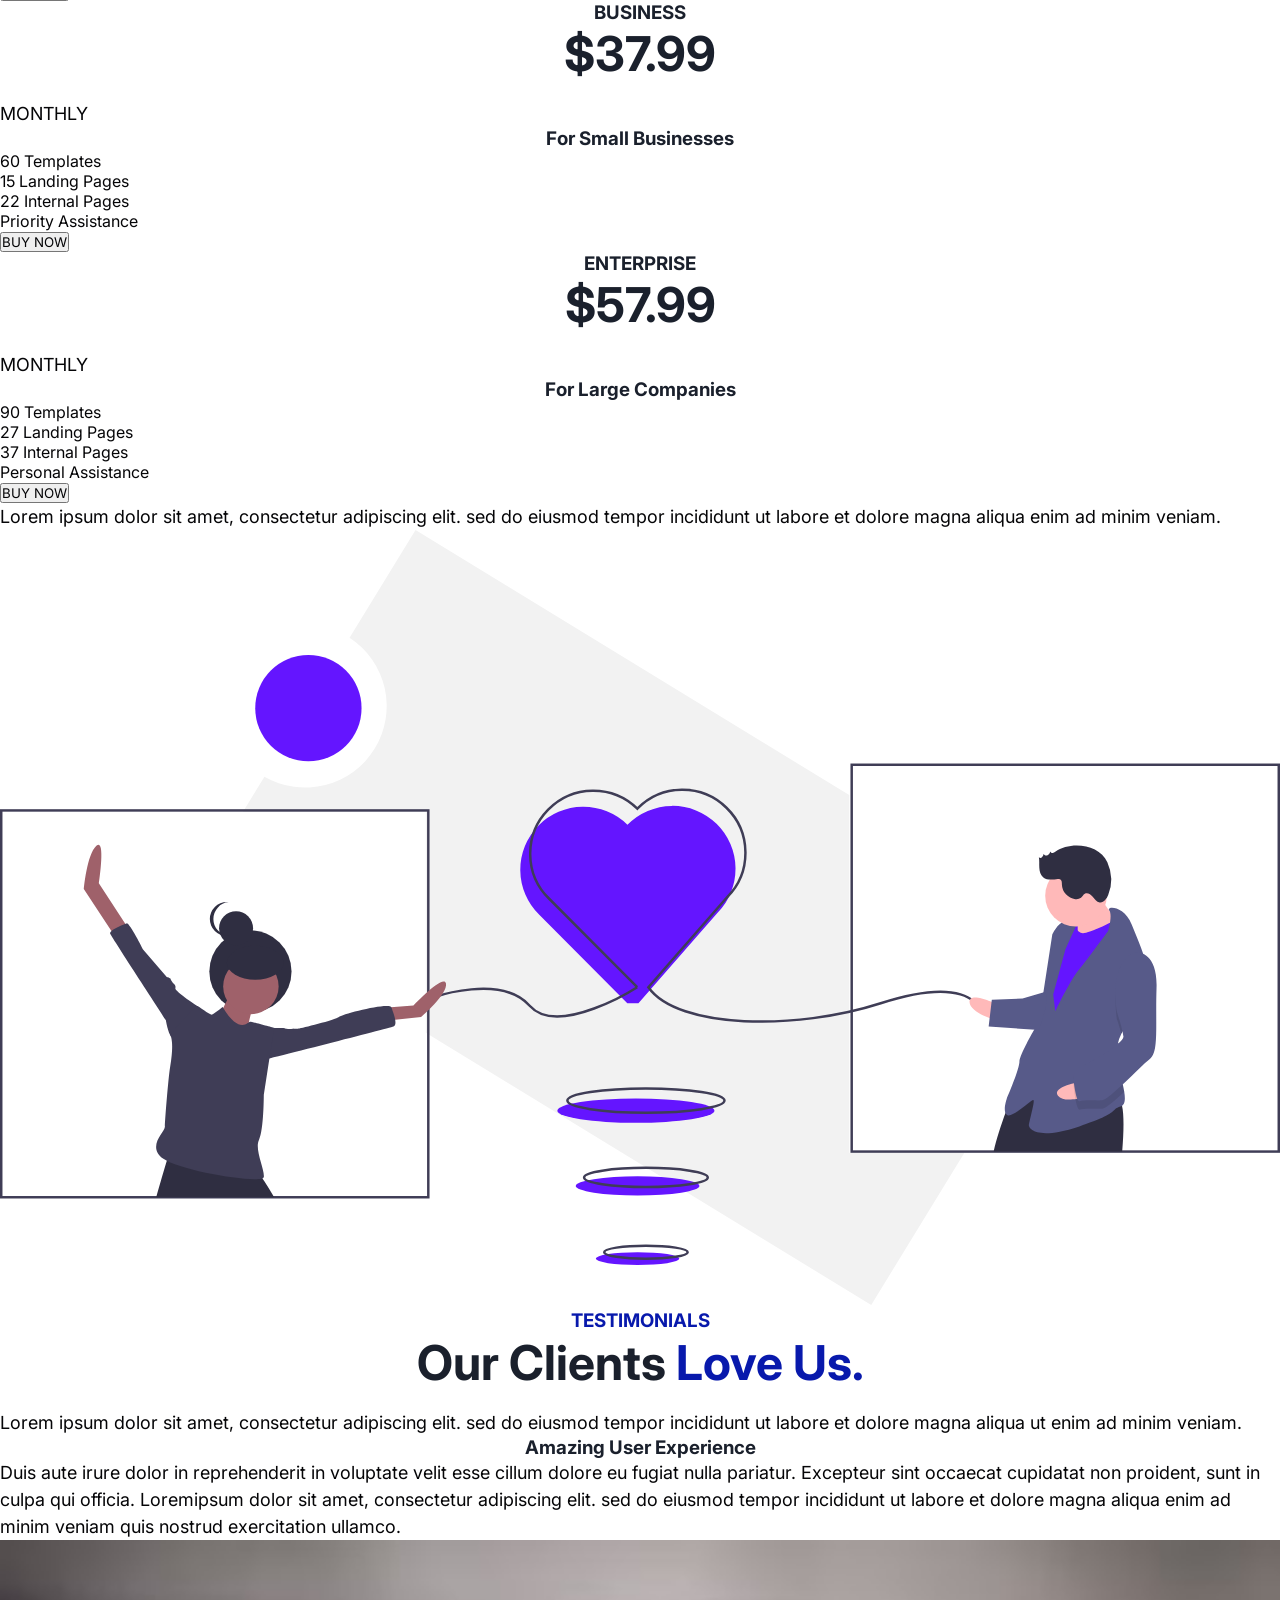
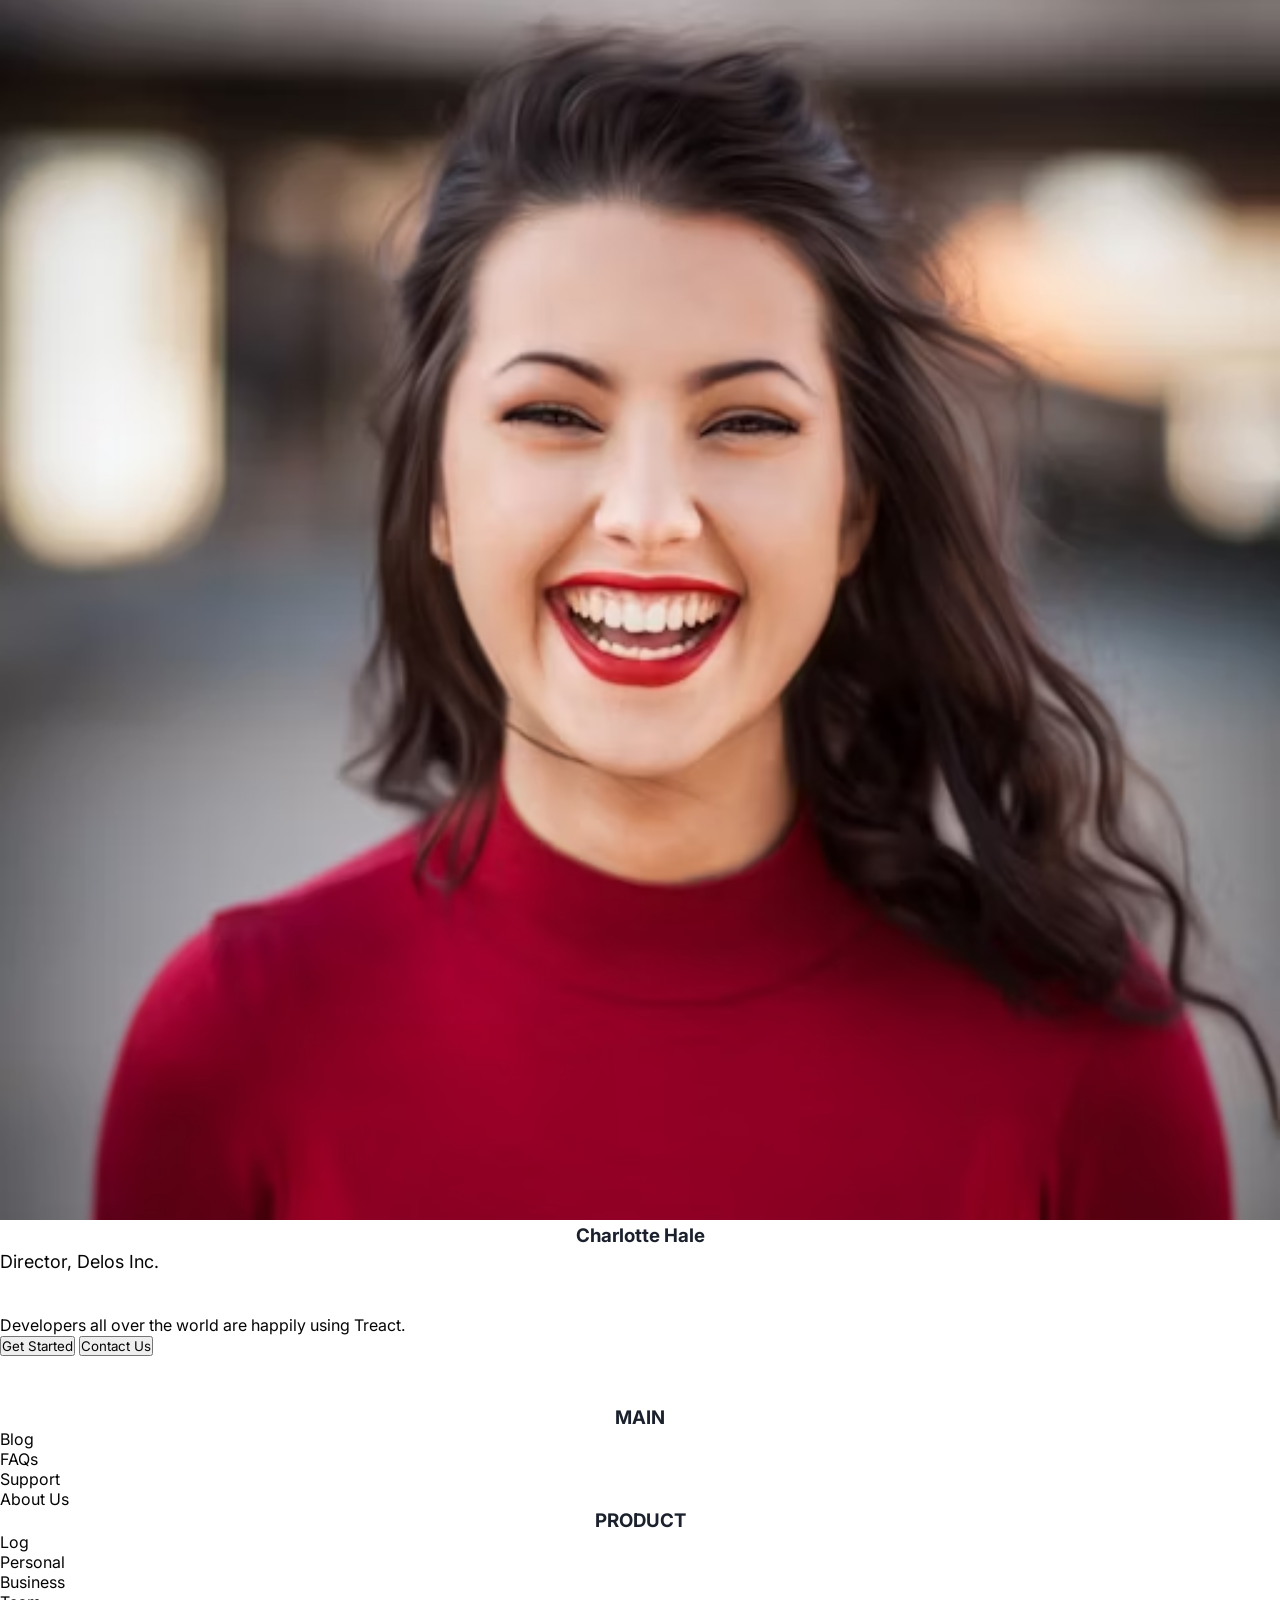
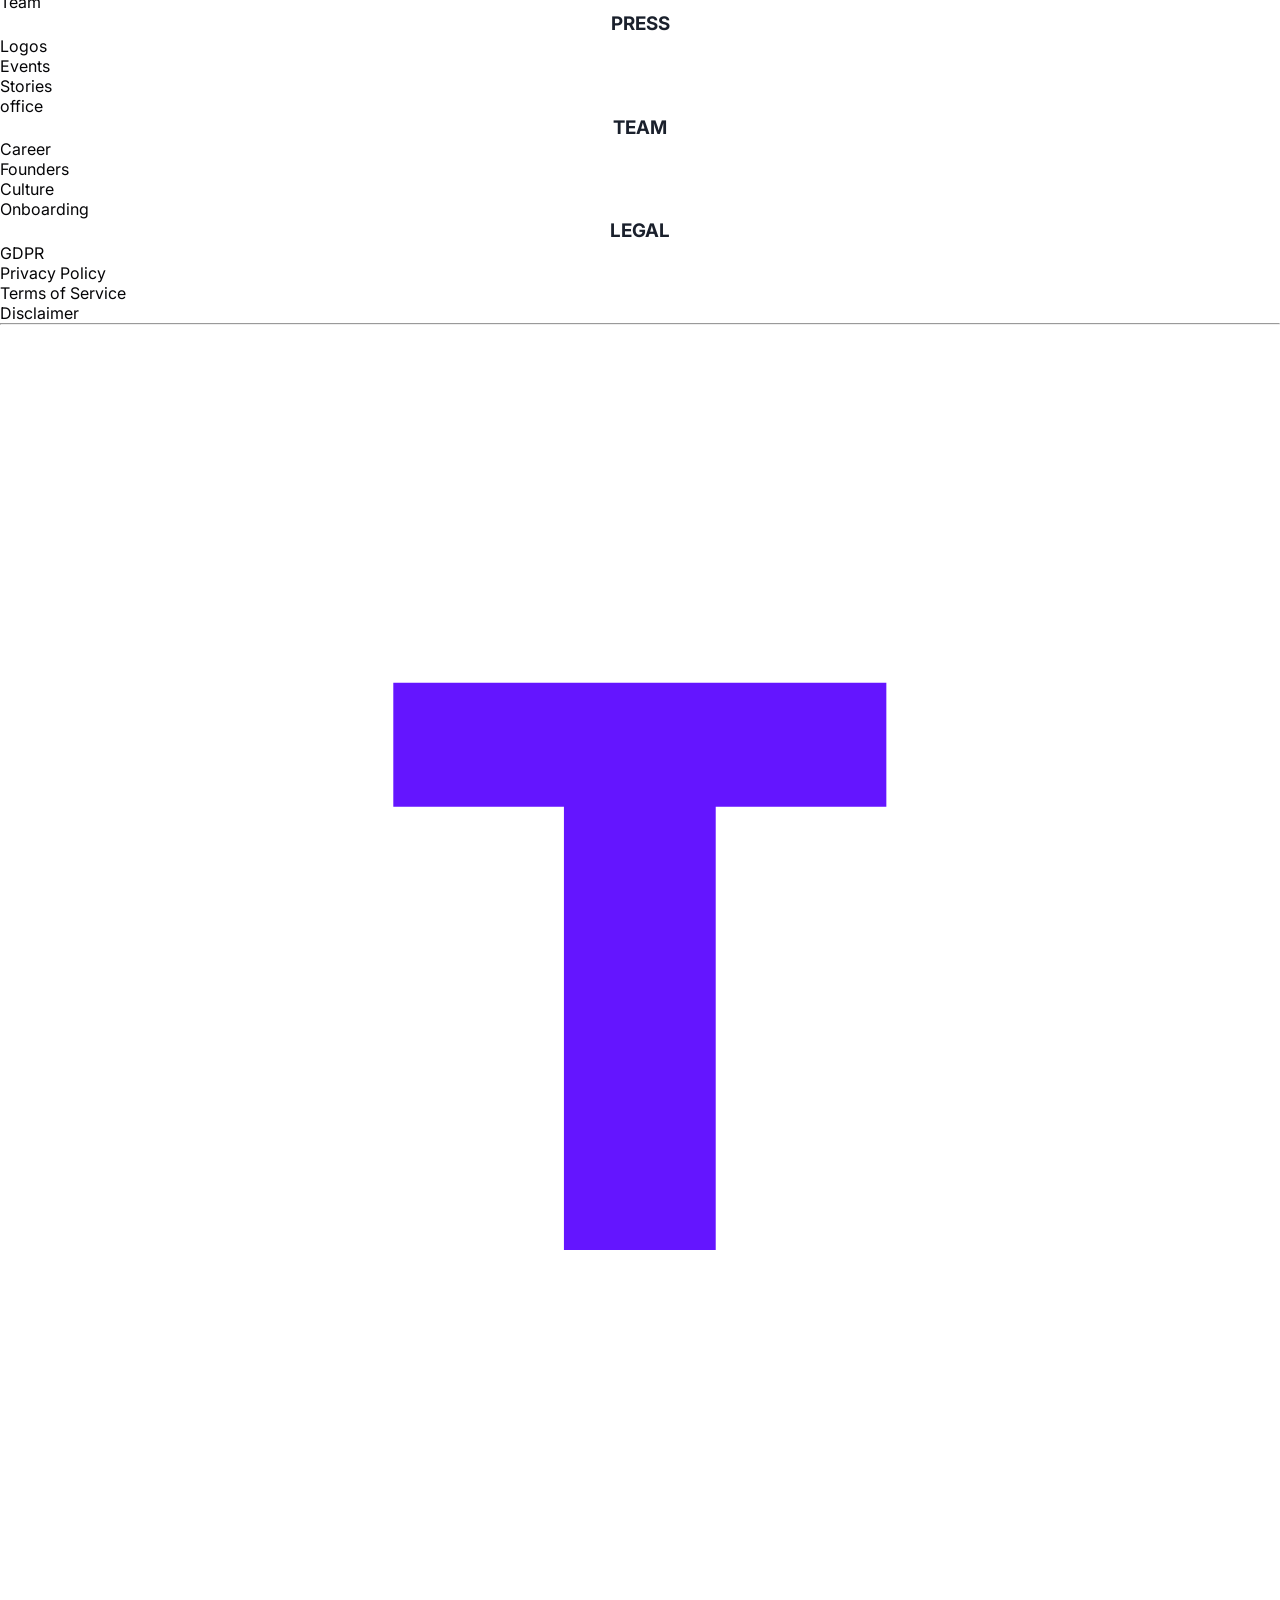
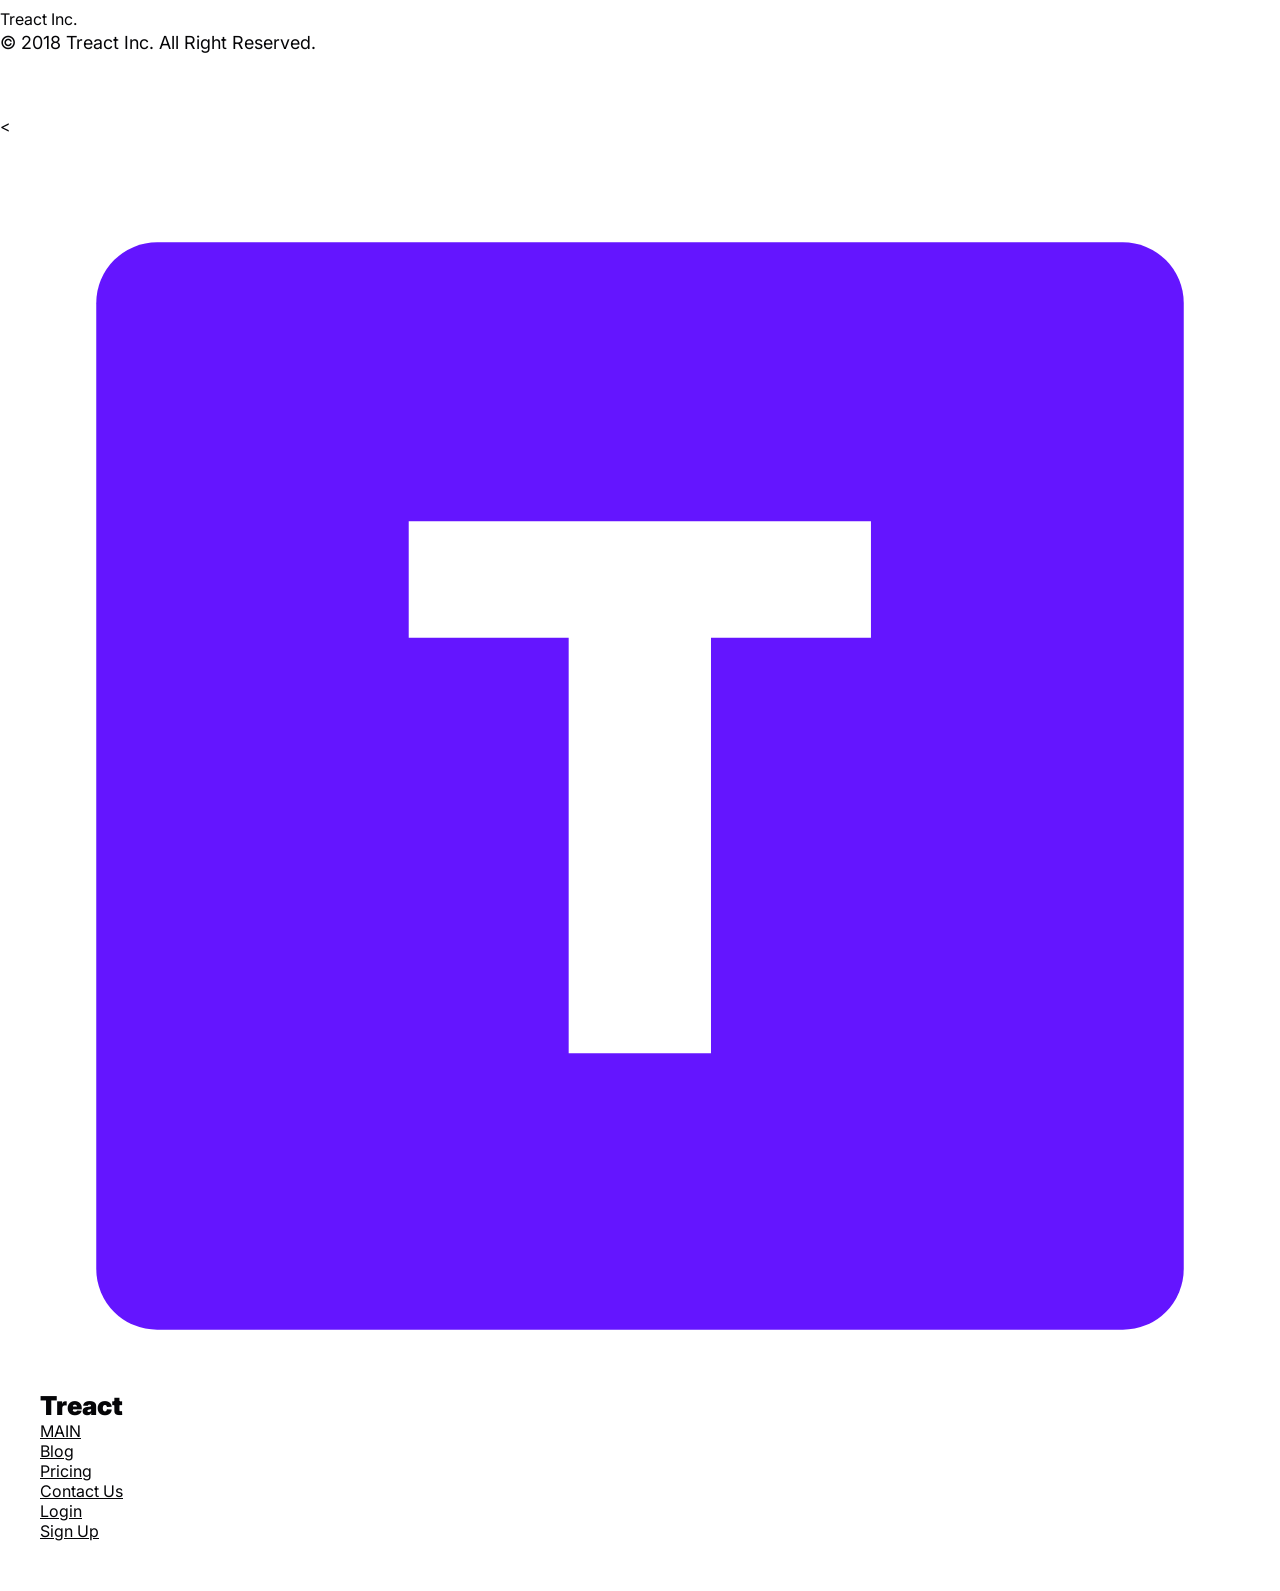
==== commit 0cebba50: "html complete" ====
--- a/index.html
+++ b/index.html
@@ -287,10 +287,27 @@
               Duis aute irure dolor in reprehenderit in voluptate velit esse cillum dolore eu fugiat nulla pariatur. Excepteur sint occaecat cupidatat non proident, sunt in culpa qui officia. Loremipsum dolor sit amet, consectetur adipiscing elit. sed do eiusmod tempor incididunt ut labore et dolore magna aliqua enim ad minim veniam quis nostrud exercitation ullamco.
             </p>
             <figure>
-              <img src="assets/photo-1494790108377-be9c29b29330.avifassets" alt="Photo">
-            </figure>
-        </div>
-      
+              <img src="assets/photo-1494790108377-be9c29b29330.avif" alt="Photo">
+            </figure>
+            <h3>
+              Charlotte Hale
+            </h3>
+            <p>
+              Director, Delos Inc.
+            </p>
+            <figure>
+            <img src class="fa-solid fa-arrow-left" style="color: rgb(115, 90, 185);">
+            </figure>
+            <figure>
+             <img src class="fa-solid fa-arrow-right" style="color: rgb(115, 90, 185);">
+            </figure>   
+           </div>
+           <div>
+            Developers all over the world are happily using Treact.
+           </div> 
+           <button>Get Started</button>
+           <button>Contact Us</button>
+           <div></div>     
       <div>
 
       </div>
@@ -304,17 +321,167 @@
 
     </section>
     </main>
-  </main>
-         
-          
-
-      
    
-   
+
   </div>  
   </div>
   </section>
   </div> 
+  <Footer>
+    <main>
+      <h3>
+        MAIN
+      </h3>
+     <ul>
+      <li>
+        Blog
+      </li>
+      <li>
+        FAQs
+      </li>
+      <li>
+        Support
+      </li>
+      <li>
+        About Us
+      </li>
+      <div>
+        <h3>PRODUCT</h3>
+        <ul>
+          <li>
+            Log 
+          </li>
+          <li>
+           Personal 
+          </li>
+          <li>
+            Business
+          </li>
+          <li>
+            Team
+          </li>
+          </ul>
+        <h3>PRESS</h3>
+        <ul>
+          <li>
+            Logos 
+          </li>
+          <li>
+           Events 
+          </li>
+          <li>
+            Stories
+          </li>
+          <li>
+            office
+          </li>
+          </ul>
+        <h3>TEAM</h3>
+        <ul>
+          <li>
+            Career 
+          </li>
+          <li>
+           Founders 
+          </li>
+          <li>
+            Culture
+          </li>
+          <li>
+            Onboarding
+          </li>
+          </ul>
+        <h3>LEGAL</h3>
+        <ul>
+          <li>
+            GDPR 
+          </li>
+          <li>
+           Privacy Policy 
+          </li>
+          <li>
+            Terms of Service
+          </li>
+          <li>
+            Disclaimer
+          </li>
+          </ul>
+         </div>
+         <hr/>
+
+         <div>
+          <figure>
+            <img src="assets/logo-light.d9a5d1b5be5ea077b26864fdfc2e96a4.svg">            
+          </figure>
+          <div> 
+            Treact Inc.
+            <div>
+              <p>© 2018 Treact Inc. All Right Reserved.</p>
+            </div>
+           </div>
+         <div>
+          <img class="fa-brands fa-facebook" style="color: rgb(115, 90, 185);"></img>
+          <img class="fa-brands fa-twitter" style="color: rgb(115, 90, 185);"></img>
+          <img class="fa-brands fa-youtube" style="color: rgb(115, 90, 185);"></img>
+         </div>
+        
+
+<
+
+      <div class="container">
+        <div class="row">
+          <div class="footer__logo">
+            <img src="assets/logo.2c489fc453a1783cbadacf914efa3df6.svg" alt="company logo">
+            <div class="company__name">Treact</div>
+          </div>
+          <ul class="footer__link--list">
+            <li>
+              <a href="" class="
+              footer__link--anchor
+              link__hover-effect
+              link__hover-effect--black
+              ">MAIN</a>
+            </li>
+            <li>
+              <a href="" class="
+              footer__link--anchor
+              link__hover-effect
+              link__hover-effect--black
+              ">Blog</a>
+            </li>
+            <li>
+              <a href="" class="
+              footer__link--anchor
+              link__hover-effect
+              link__hover-effect--black
+              ">Pricing</a>
+            </li>
+                <li>
+              <a href="" class="
+              footer__link--anchor
+              link__hover-effect
+              link__hover-effect--black
+              ">Contact Us</a>
+            </li>    
+            <li>
+              <a href="" class="
+              footer__link--anchor
+              link__hover-effect
+              link__hover-effect--black
+              ">Login</a>
+            </li>
+            <li>
+              <a href="" class="
+              footer__link--anchor
+              footer__link--anchor-primary
+              ">Sign Up</a>
+            </li>  
+          </ul> 
+        
+        </div>  
+      </div>
+
+  </Footer>
 
   
 </body>
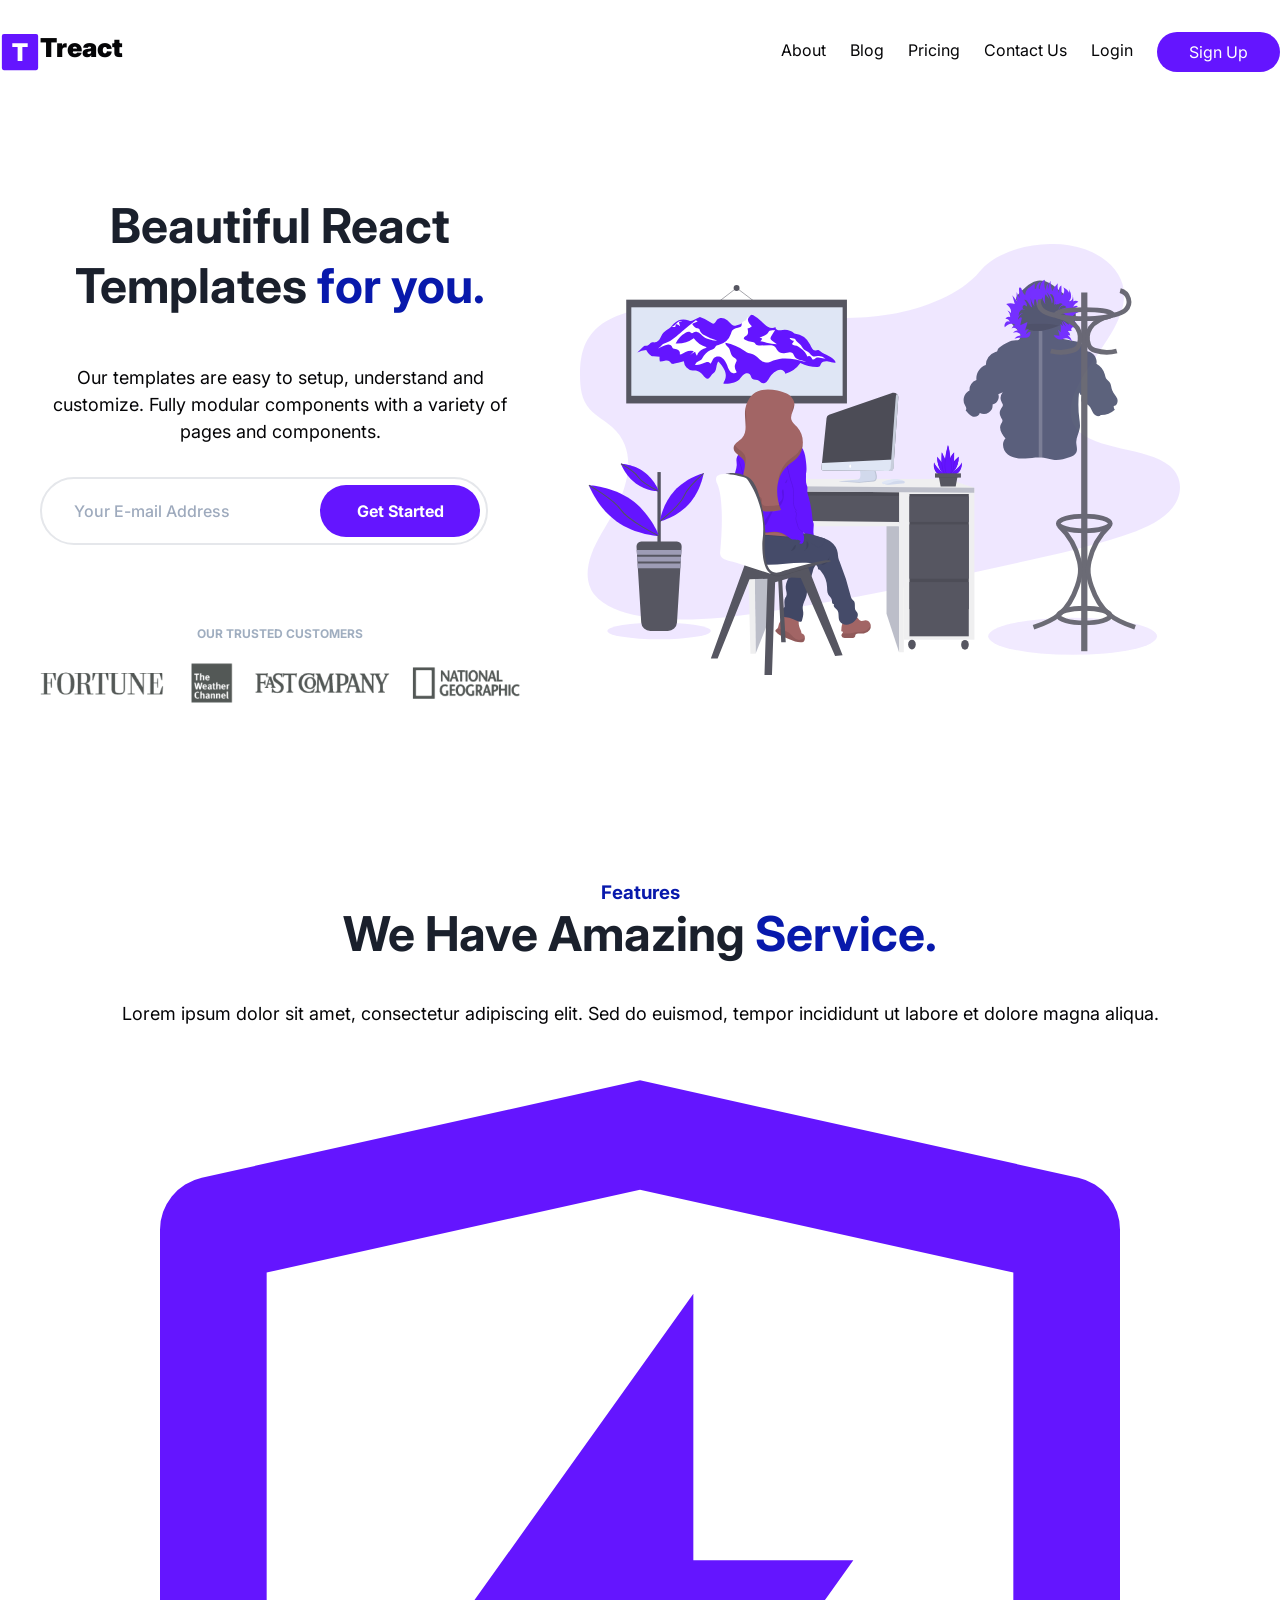
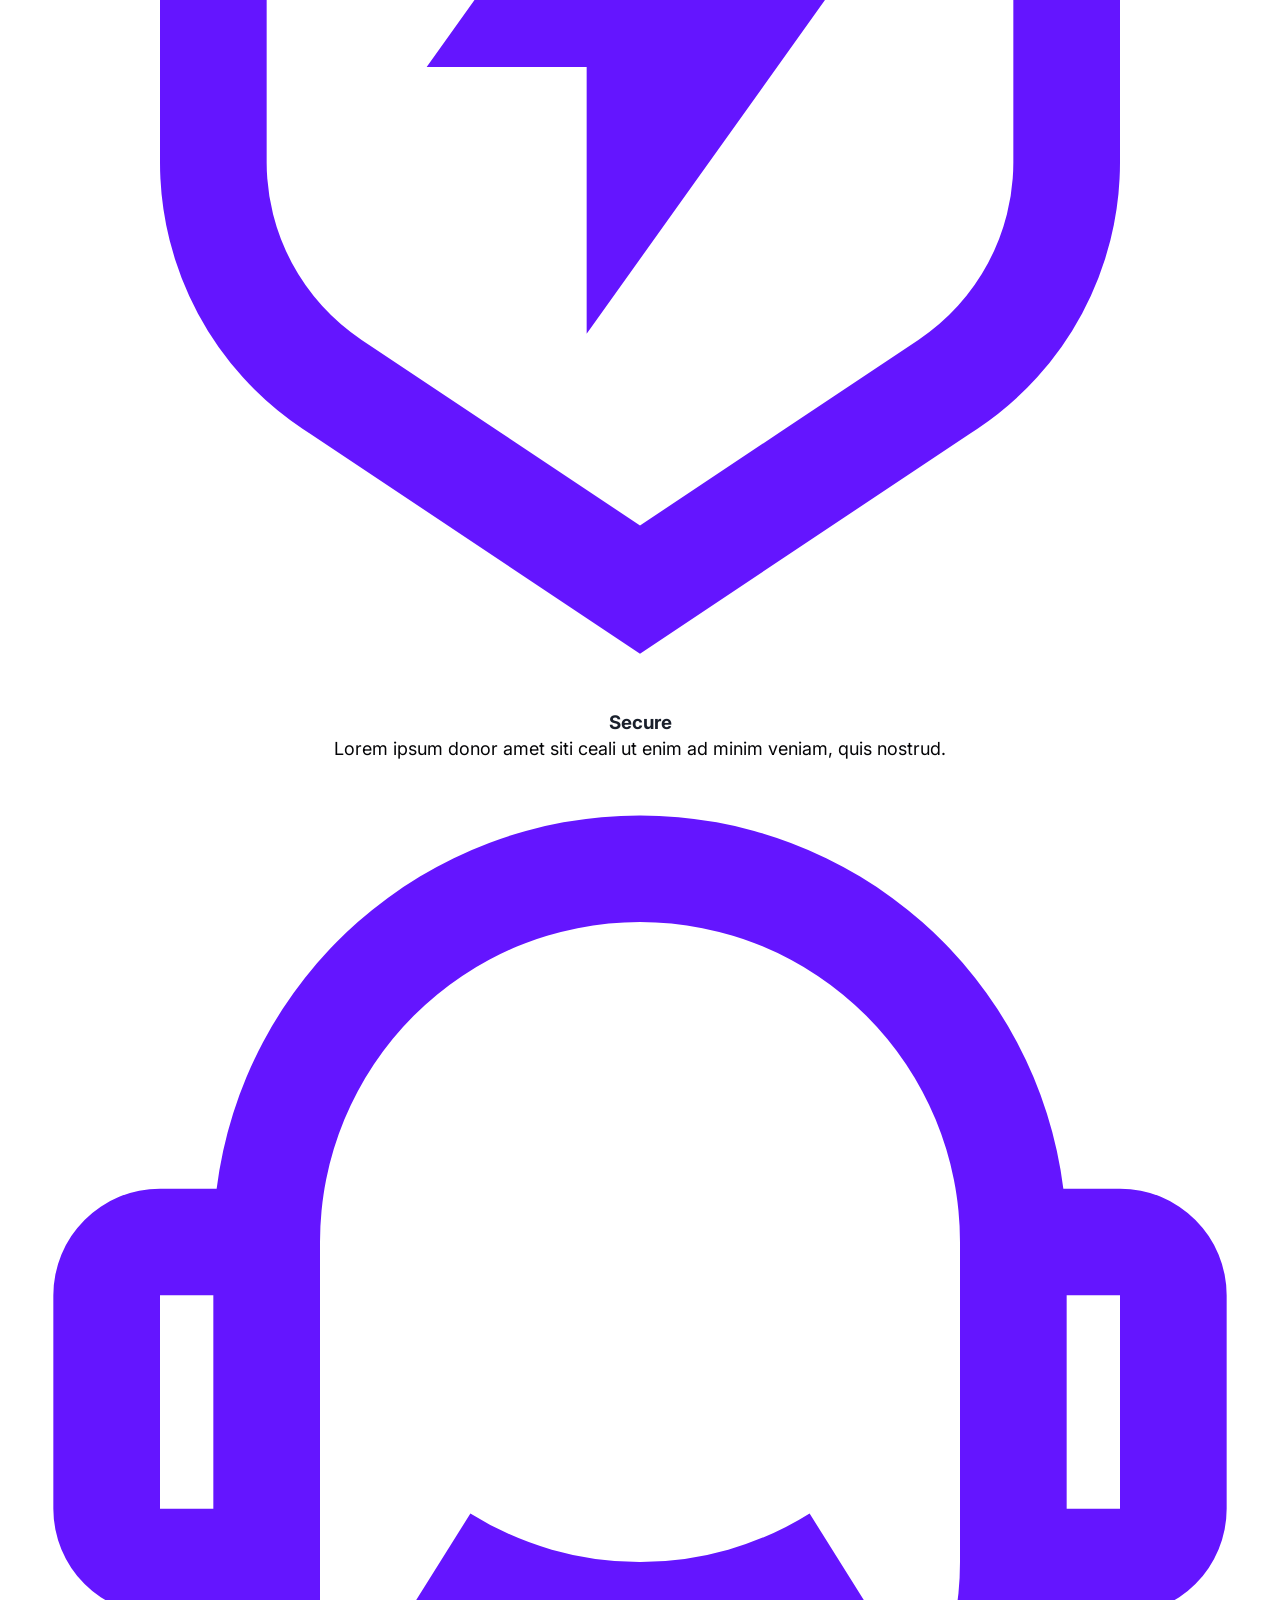
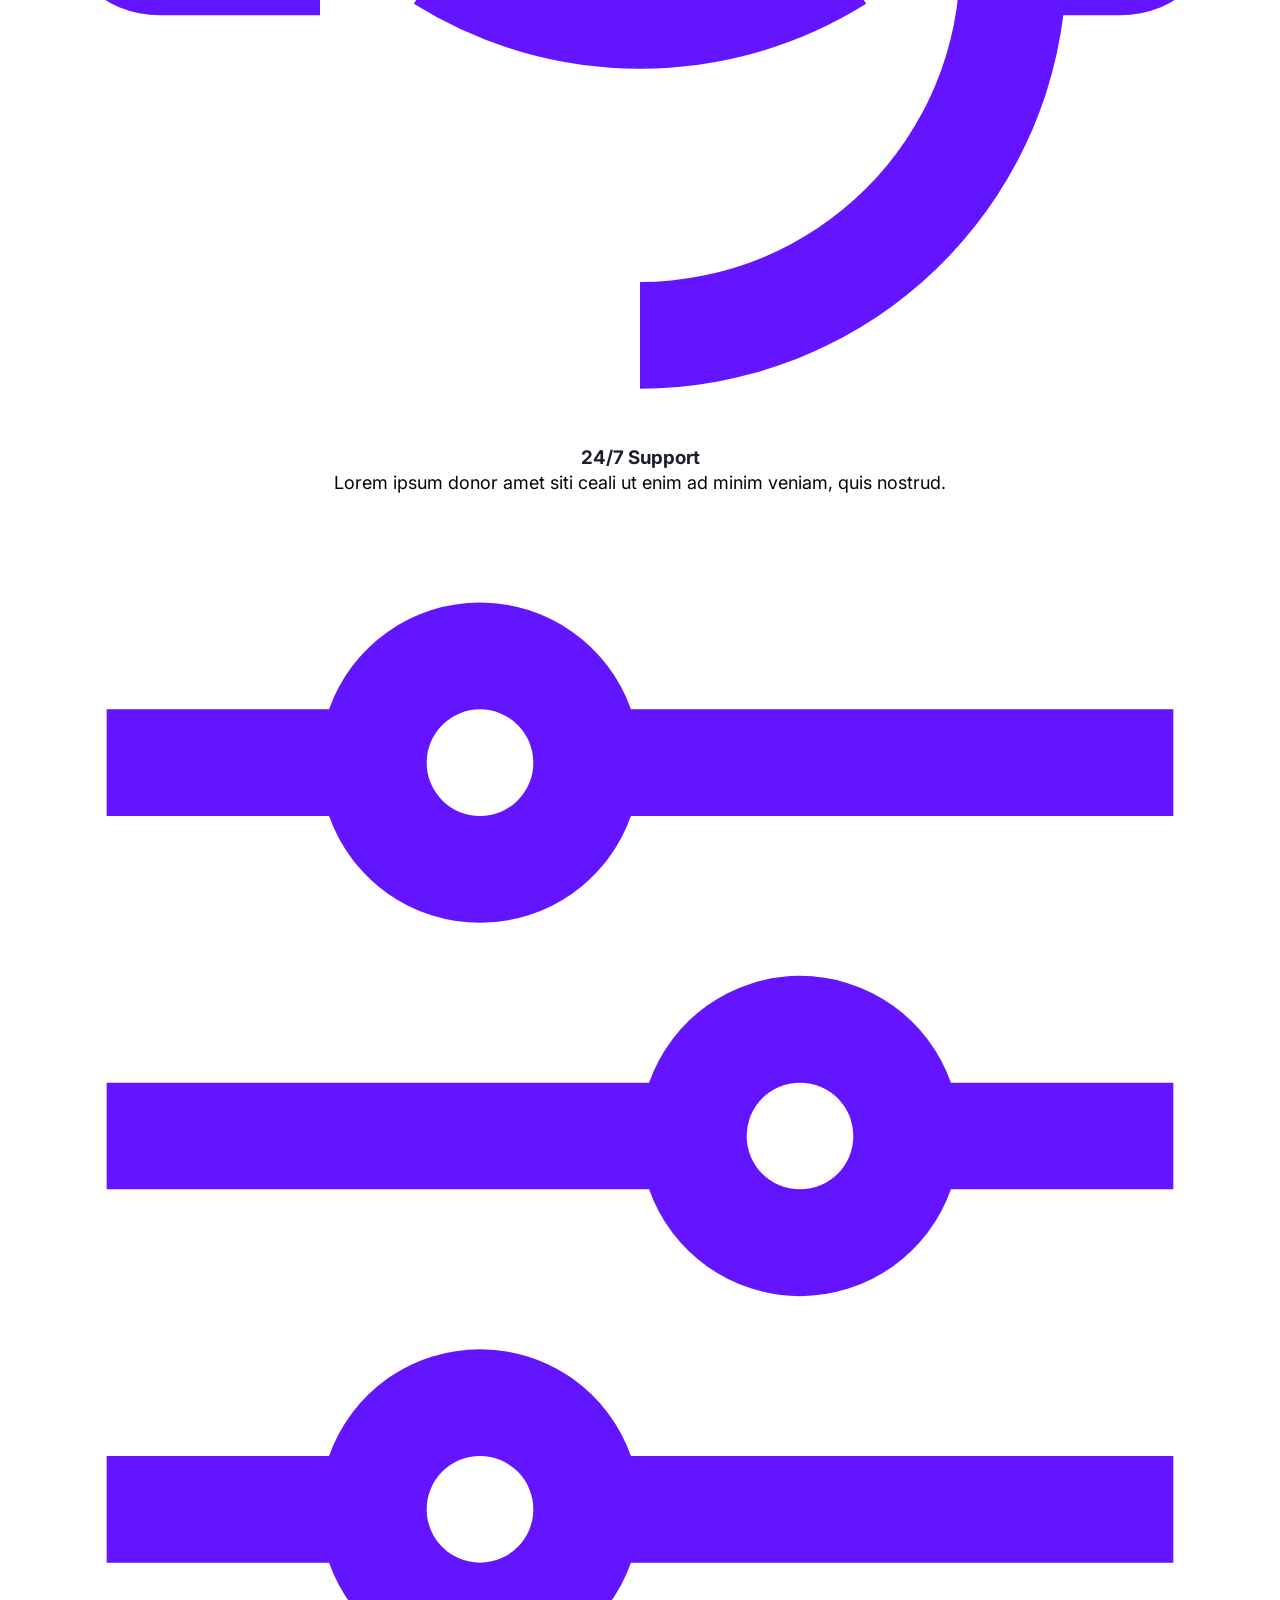
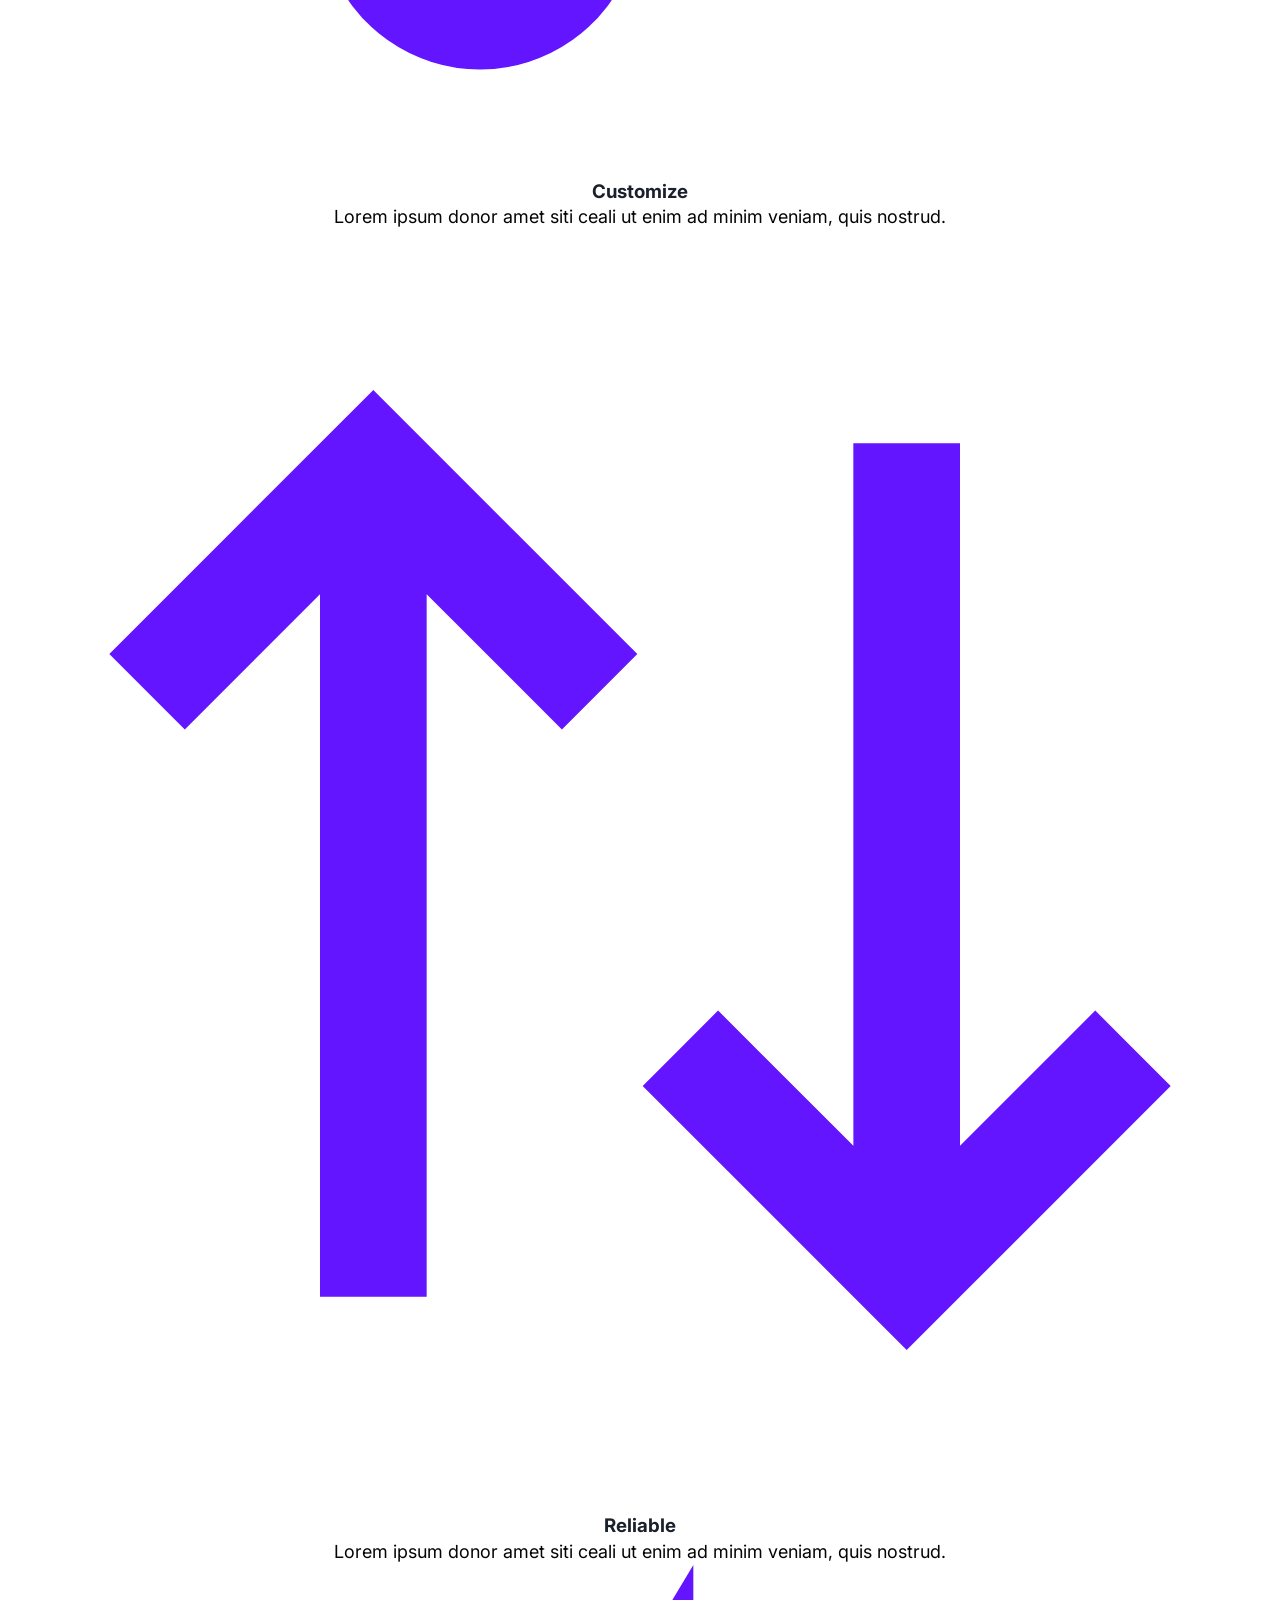
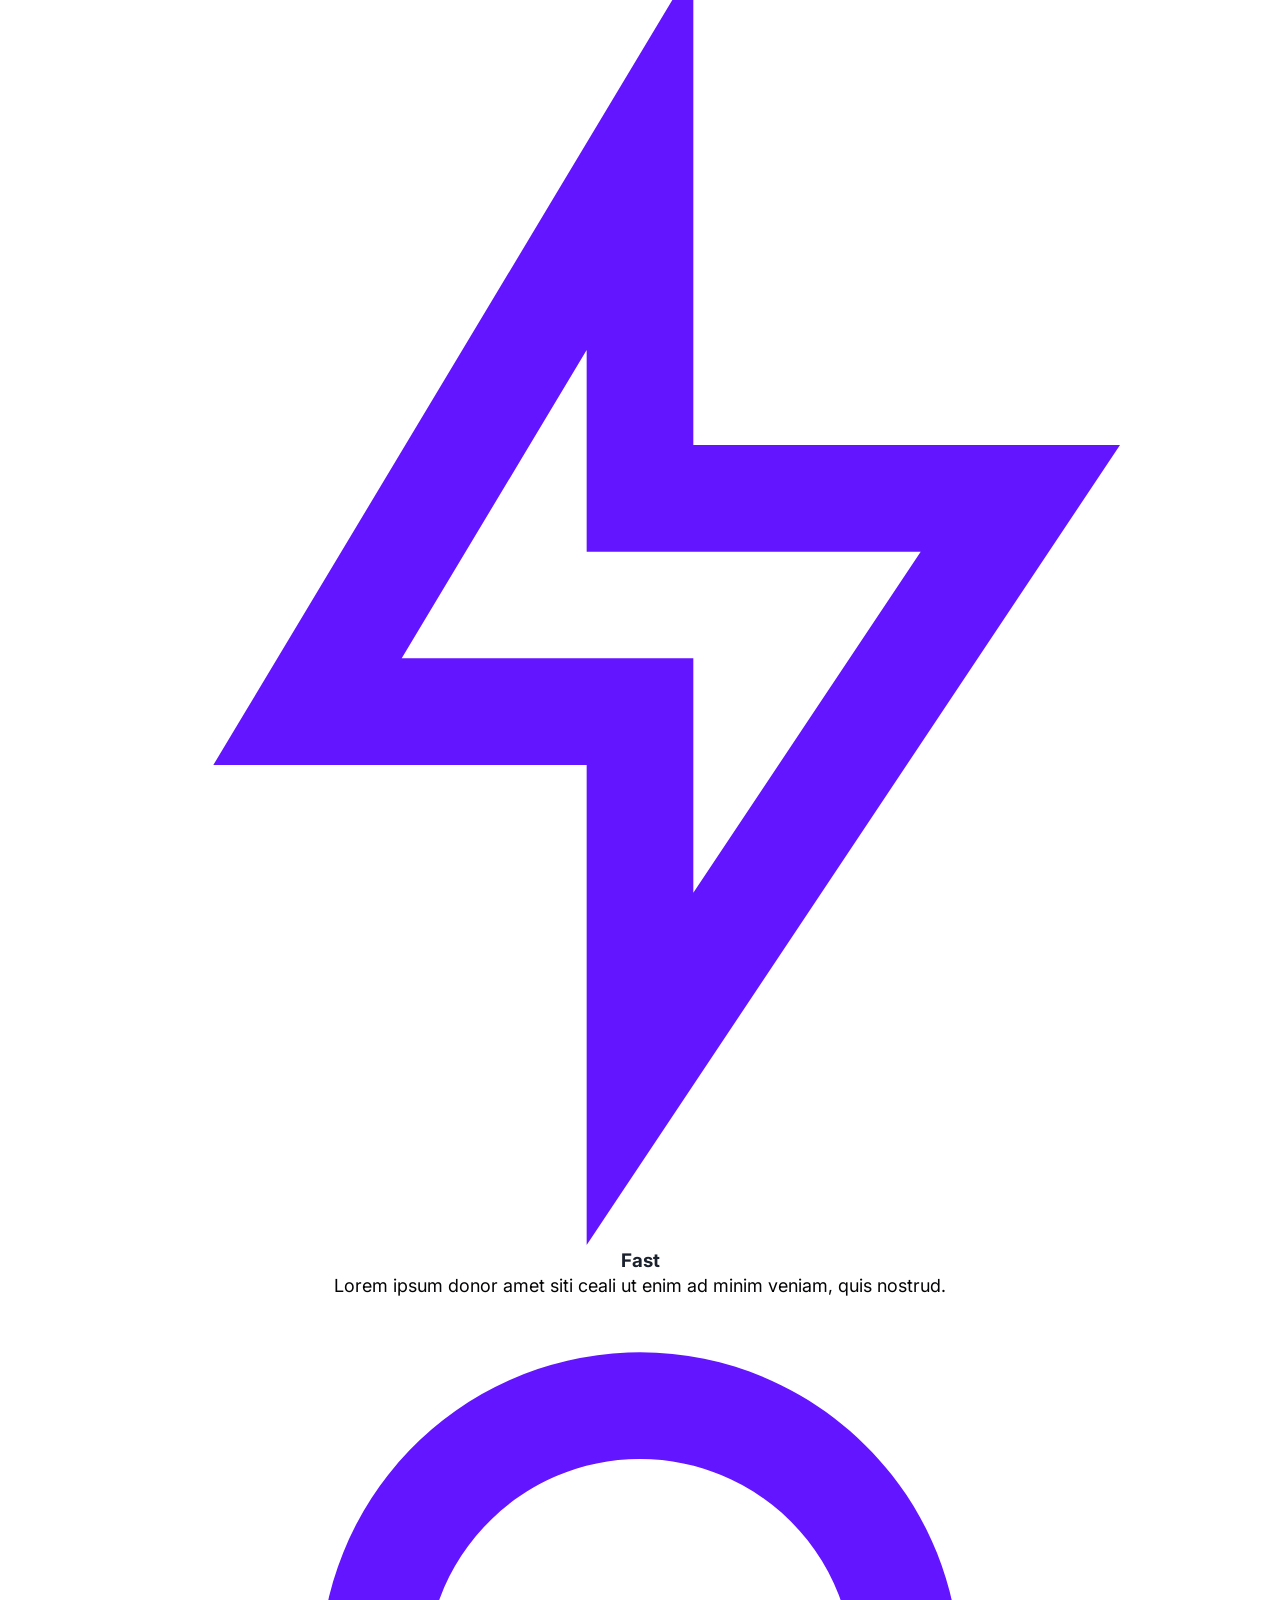
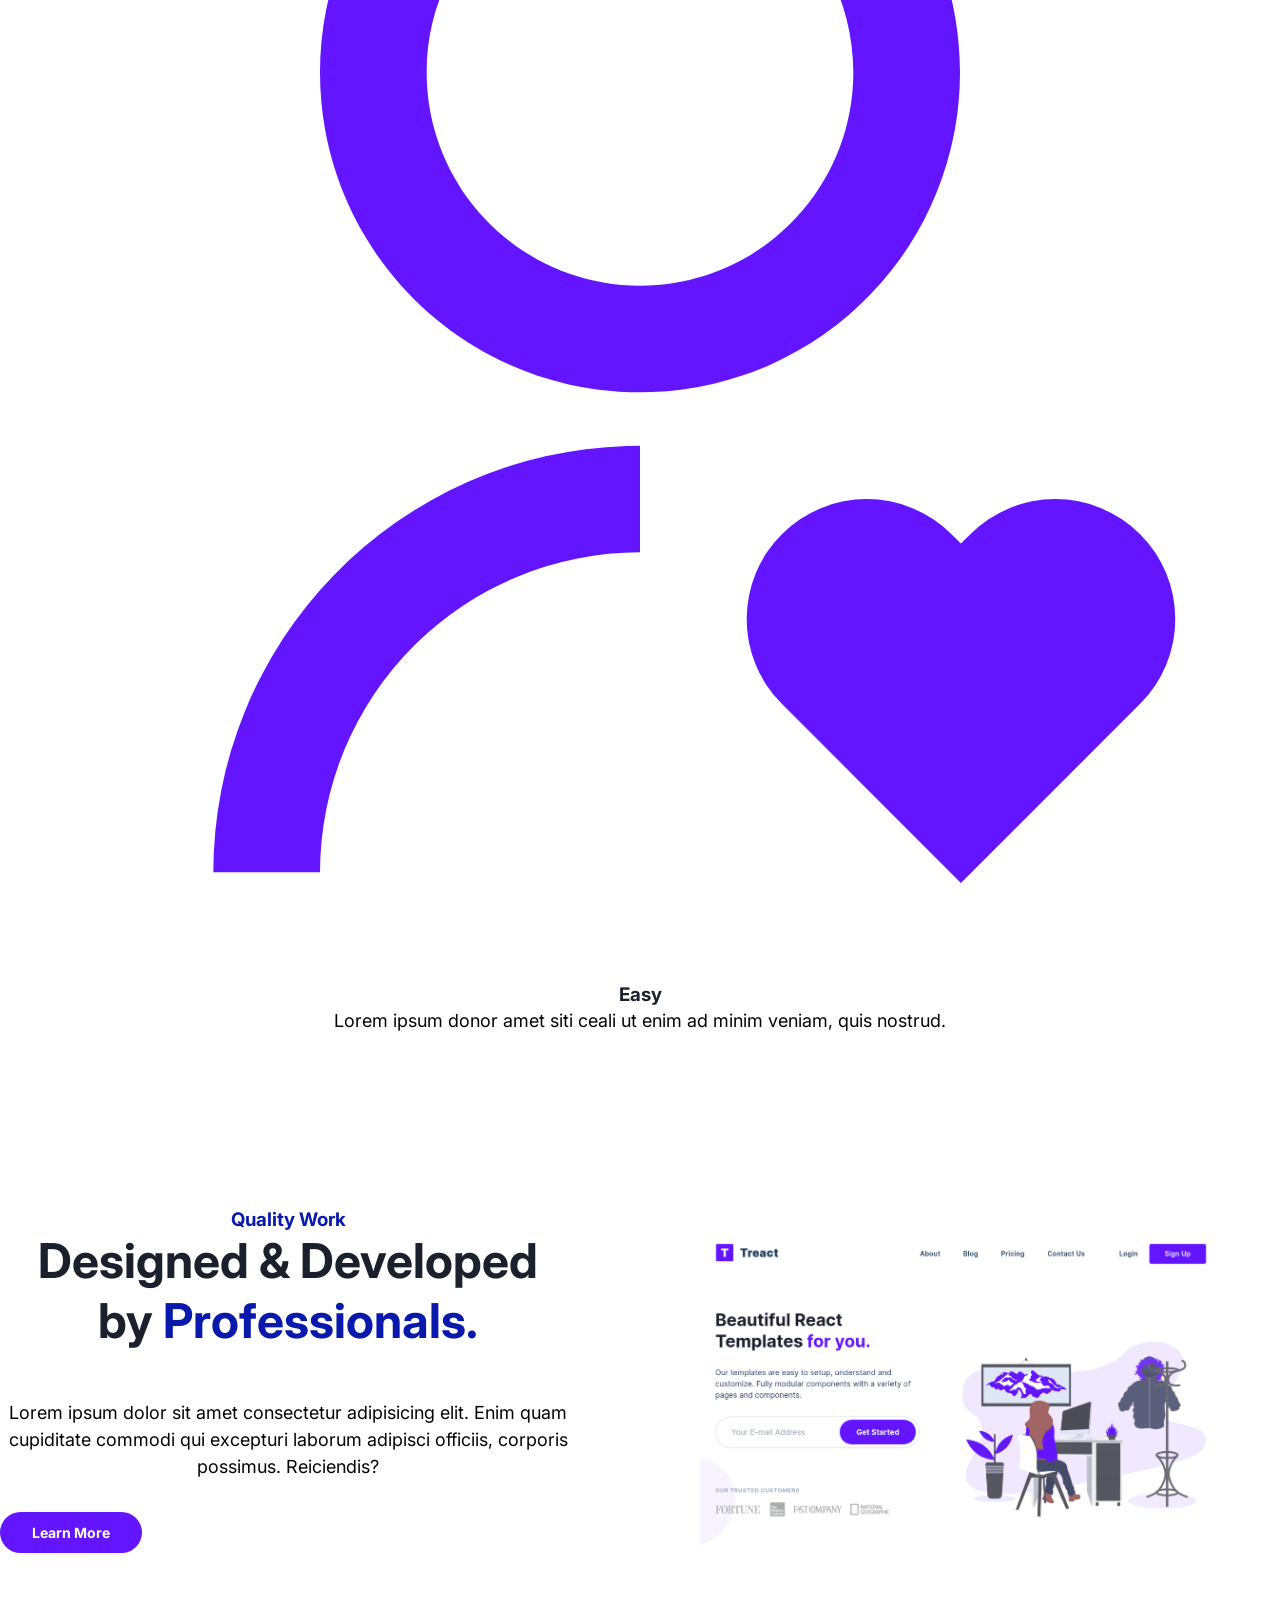
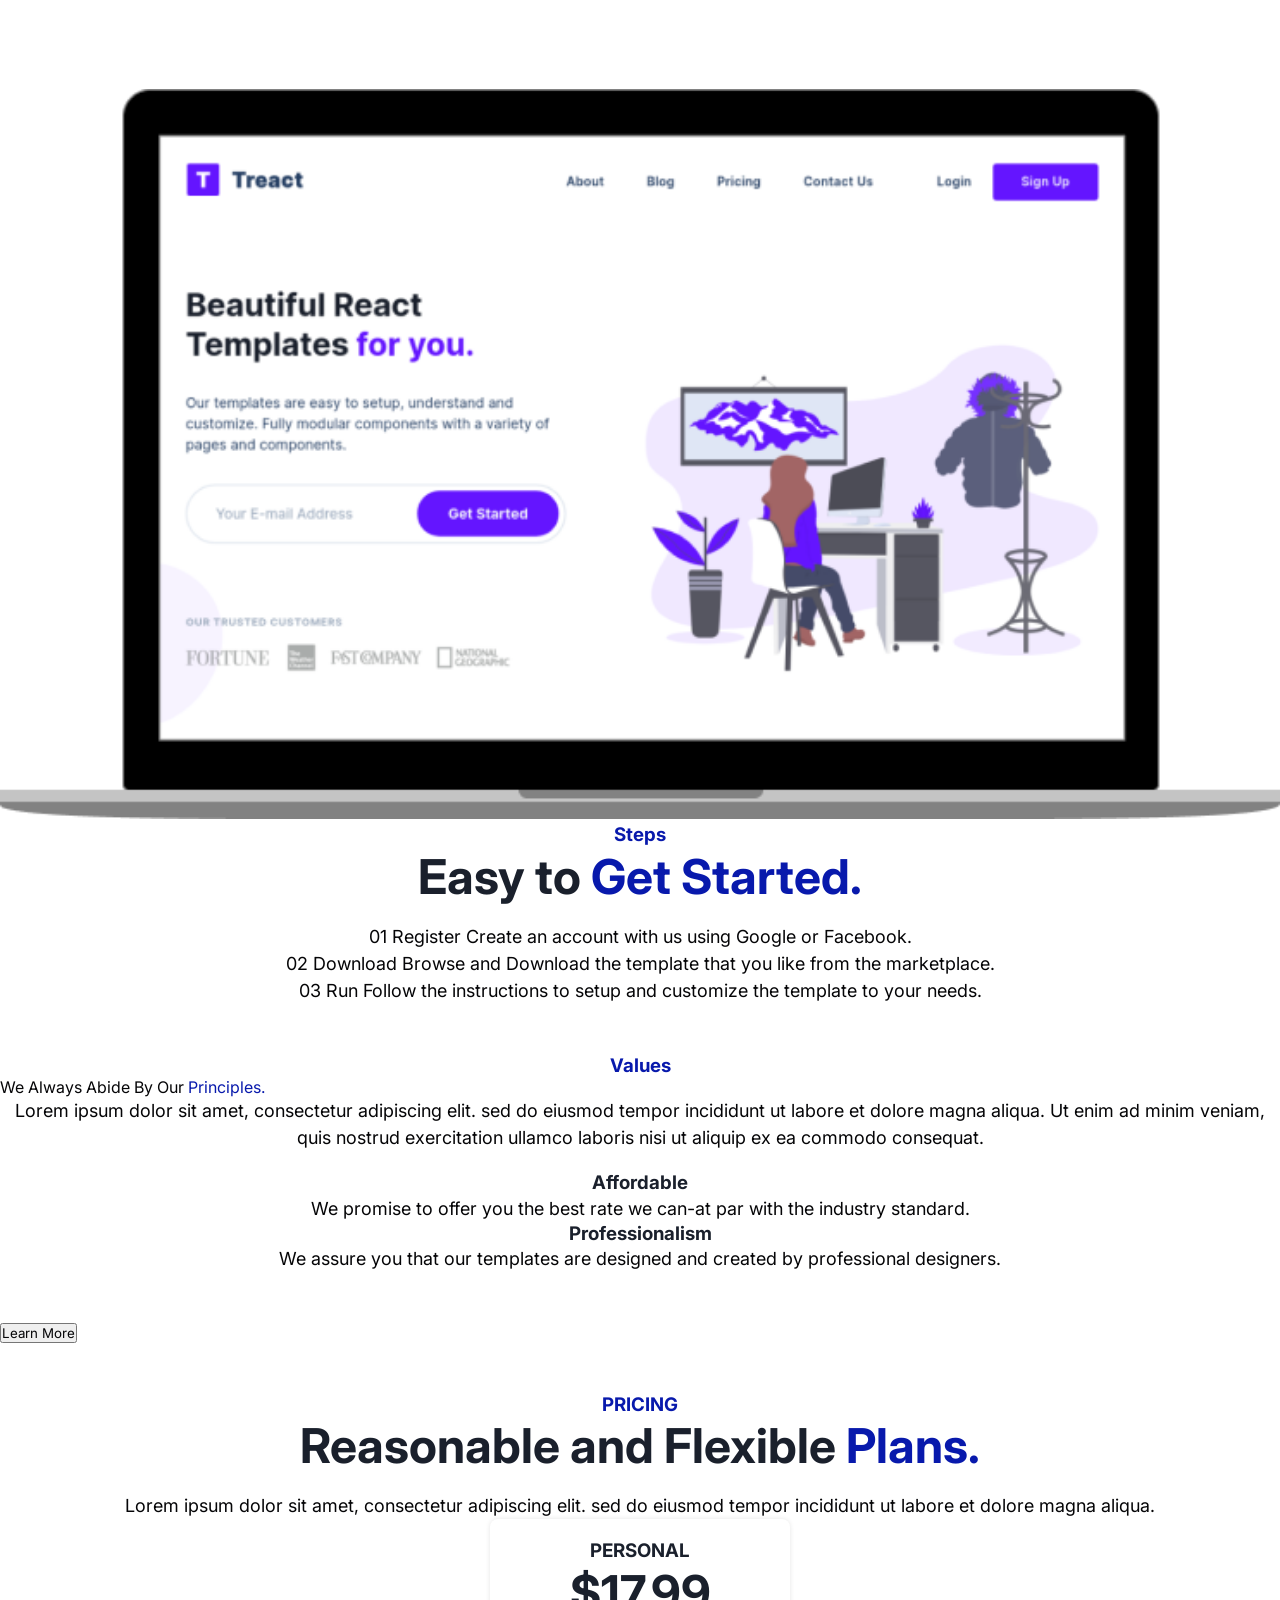
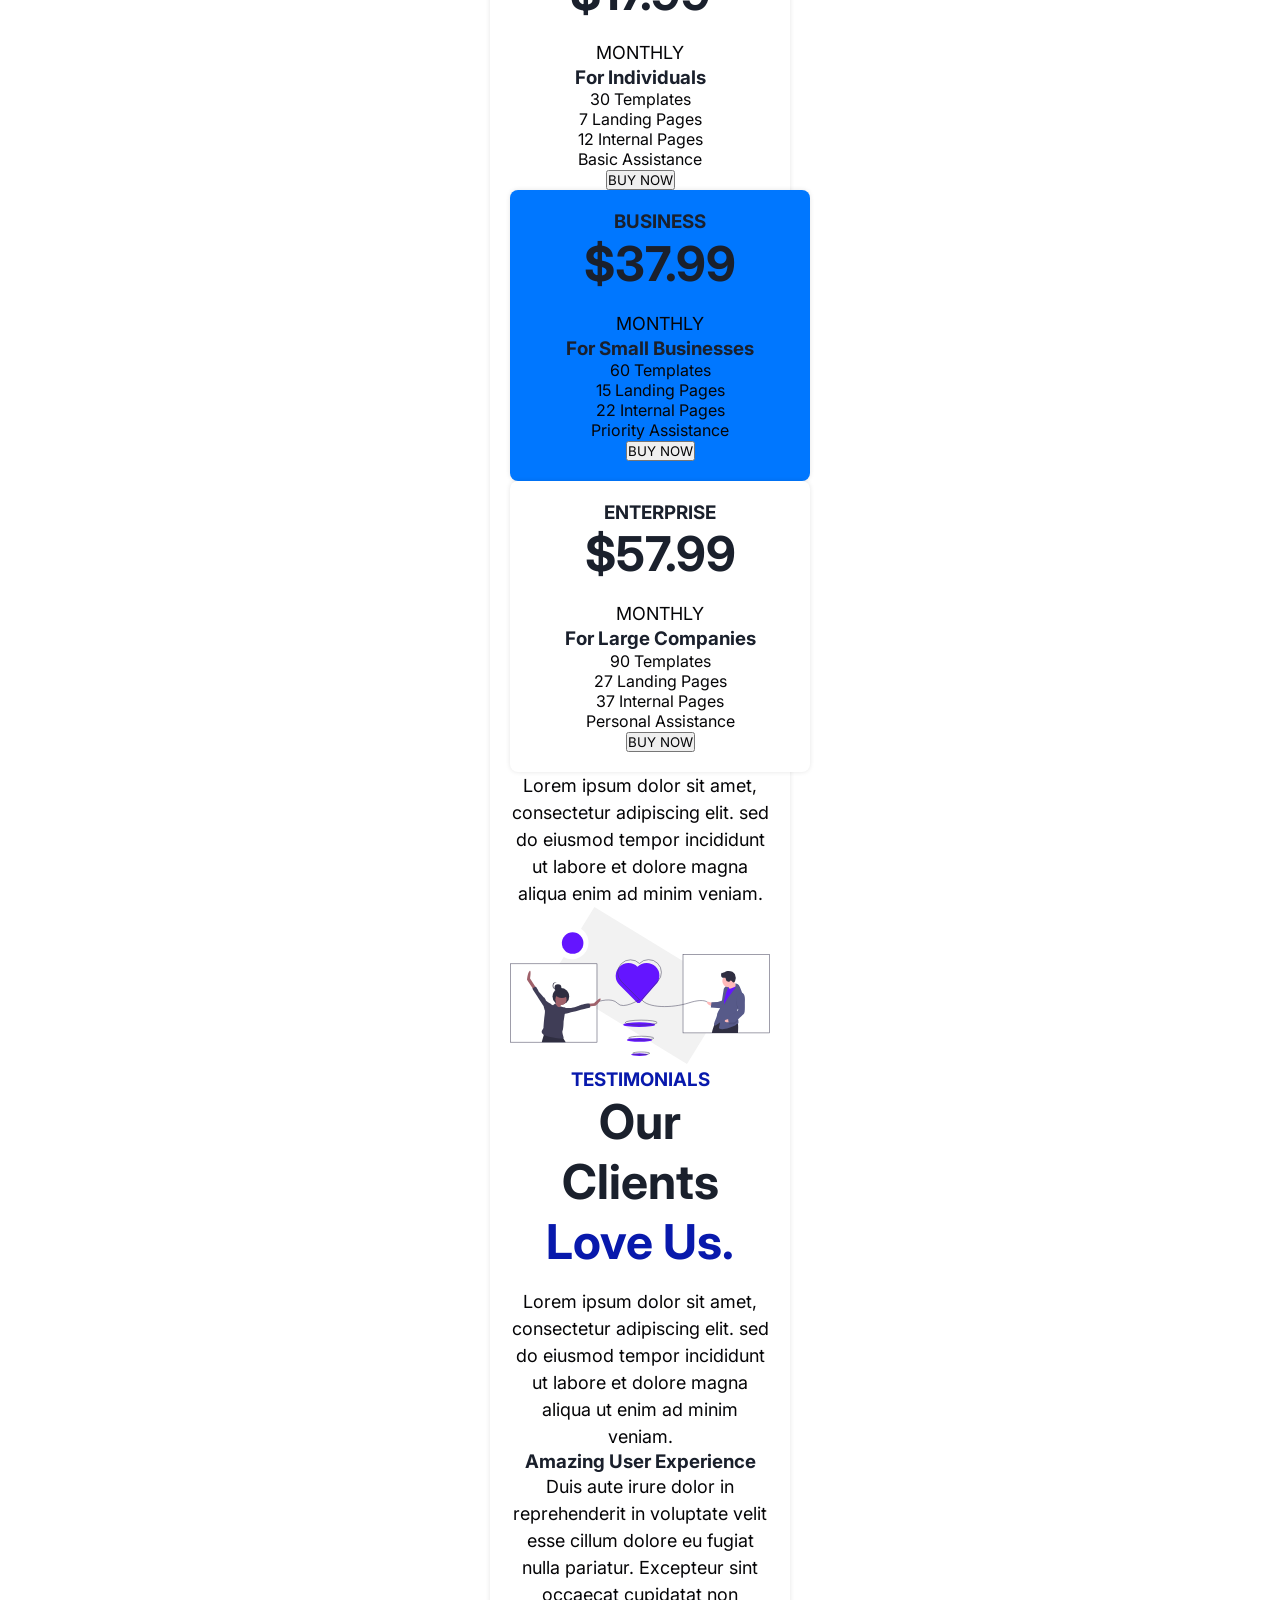
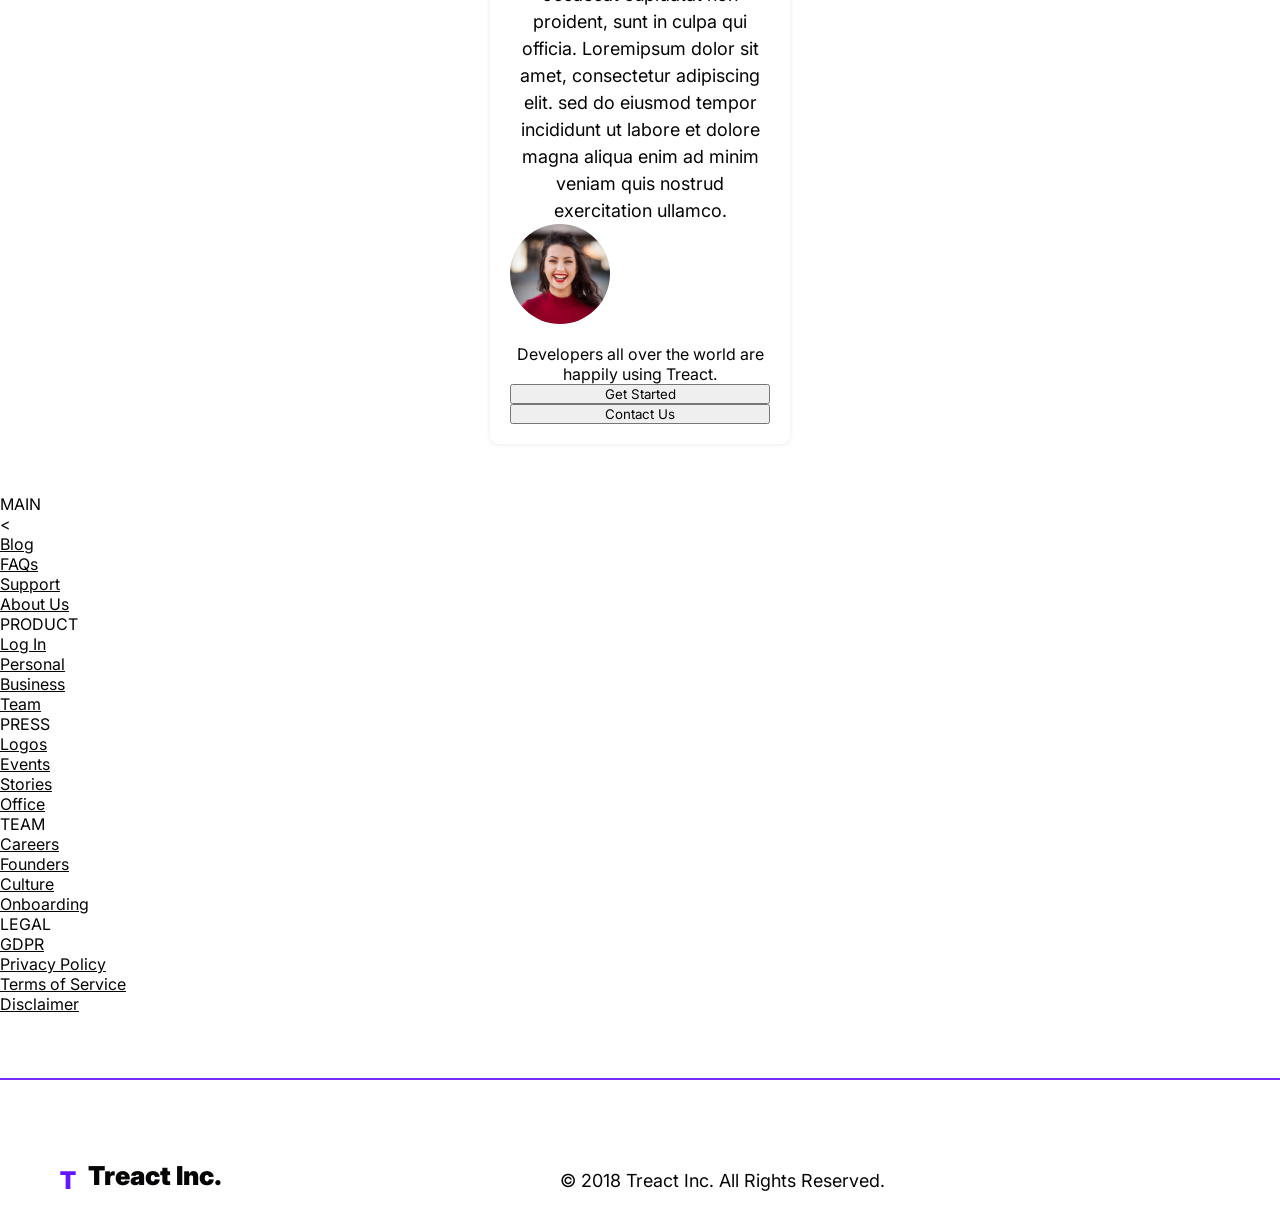
==== commit 9686c4ed: "fixed quality" ====
--- a/index.html
+++ b/index.html
@@ -18,7 +18,7 @@
         
        <ul class="nav__link--list">
         <li>
-          <a href="" class="
+          <a href="About" class="
           nav__link--anchor
           link__hover-effect
           link__hover-effect--black
@@ -62,7 +62,7 @@
       </div>
     </nav>  
    <header>
-    
+    <section id="features">
     <div class="container">
        <div class="row">
         <div class="header__landing">    
@@ -91,6 +91,7 @@
   </figure>
     </div>
    </header>
+  </section>
   <section id="features">
     <div class="container">
       <div class="row">
@@ -102,37 +103,42 @@
           <p class="features__para">
             Lorem ipsum dolor sit amet, consectetur adipiscing elit. Sed do euismod, tempor incididunt ut labore et dolore magna aliqua.
           </p>      
-            
           <div class="features__list">
             <div class="features">
-            <figure class="features__img--wrapper">              
-              <img src="assets/shield-icon.daefe14b320b14fbd9cbd18908ac93ec.svg" alt="Secure">
-            </figure>
+            <figure class="features__img--wrapper">  
+              <img class="features__img"src="assets/shield-icon.daefe14b320b14fbd9cbd18908ac93ec.svg" alt="Secure">
+            </figure>
+            <div class="feature__name">
+            <h3>Secure</h3>
+           
 
             <p class="features__subheading">
               Lorem ipsum donor amet siti ceali ut enim ad minim veniam, quis nostrud.
             </p>
-
-            </div>
-          <div class="features">
+            </div>
+            </div>
+          
             <figure class="features__img--wrapper">
-              <img src="assets/support-icon.f9253ffa8cb6ffde5bbaa05eb5136375.svg" alt="Support">
-            </figure>
+              <img class="features__img" src="assets/support-icon.f9253ffa8cb6ffde5bbaa05eb5136375.svg" alt="Support">
+            </figure>
+            <h3>24/7 Support</h3>
             <p class="features__subheading">
               Lorem ipsum donor amet siti ceali ut enim ad minim veniam, quis nostrud.
             </p>
             </div>
-            <div class="features">
-              <figure class="features__img--wrapper">
+            <div class="features">                          <figure class="features__img--wrapper">
               <img class="features__img" src="assets/customize-icon.367468c90fd796009b97fbfba67b2c6a.svg" alt="customize">
             </figure>
+             <h3>Customize</h3>
             <p class="features__subheading">
               Lorem ipsum donor amet siti ceali ut enim ad minim veniam, quis nostrud.
+            </p>
             </div>
           <div class="features">
             <figure class="features__img--wrapper">
               <img class="features__img" src="assets/reliable-icon.1367510a8f0a1bec76dc425d25f92f43.svg" alt="Reliable">
             </figure>
+            <h3> Reliable</h3>
             <p class="features__subheading">
               Lorem ipsum donor amet siti ceali ut enim ad minim veniam, quis nostrud.
             </p>
@@ -141,33 +147,47 @@
             <figure class="features__img--wrapper">
               <img class="features__img" src="assets/fast-icon.dbb971a73d4805d2fc3bcdacdb55beba.svg" alt="Fast">
             </figure>
+             <h3>Fast</h3>
             <p class="features__subheading">
               Lorem ipsum donor amet siti ceali ut enim ad minim veniam, quis nostrud.
+            </p>
             </div>
           <div class="features">
             <figure class="features__img--wrapper">
               <img class="features__img" src="assets/simple-icon.673b7e1750b2a4ef32907fc164828d00.svg" alt="Easy">
             </figure>
+             <h3>Easy</h3>
             <p class="features__subheading">
               Lorem ipsum donor amet siti ceali ut enim ad minim veniam, quis nostrud.
             </p>
             </div>
+          </div>
   </section>
   <main>
     <section id="blogs">
-      <h3>
-       <span class="text--purple"> Quality Work<span
+      <div class="quality__container">
+       <div class="quality__row row">
+        <div class="quality__work">  
+        <h3>
+       <span class="text--purple"> Quality Work <span>
       </h3>
-      <h1>
-        Designed & Developed by <span class="text--purple">Professional</span>.
+
+      <h1 class="quality__subtitle">
+        Designed & Developed by <span class="text--purple">Professionals.</span>
       </h1>
-      <p>
-        Lorem ipsum dolor sit amet, consectetur adipiscing elit. Enim quam cupiditate commodi qui excepturi laborum adipisci officiis, corporis possimus, Reiciendis?
+      <p class="quality__para">
+        Lorem ipsum dolor sit amet consectetur adipisicing elit. Enim quam cupiditate commodi qui excepturi laborum adipisci officiis, corporis possimus. Reiciendis?
       </p>
-      <button> Learn More</button>
-      <figure>
-        <img src="assets/hero-screenshot-1.40a097b525c2f8c9808e.png" alt="Blogs">
-      </figure>
+       <button class="btn">
+          Learn More
+        </button>
+    </div>
+
+  <figure class="quality__img--wrapper">
+    <img class="quality_img">
+    <img src="assets/hero-screenshot-1.40a097b525c2f8c9808e.png"alt="Woman sitting at desk laptop">
+  </figure>
+    </div>
     </section>
     <section id="steps">
       <img src="assets/hero-screenshot-2.241aac1fbc66db29d873.png" alt="Steps">
@@ -212,12 +232,9 @@
     <p> We assure you that our templates are designed and created by professional designers.</p>
   </div>
   <button>Learn More</button>
-  <div>
-    <figure>
-      <img src="assets/prototype-illustration.21bc4b3f612a2f257c3d361067582485.svg">
-    </figure>
     </div>
     <section id="PRICING">
+      <div class="row">
       <div class="container">
         <h3>
           <span class="text--purple">PRICING</span>
@@ -228,6 +245,7 @@
         <p>
          Lorem ipsum dolor sit amet, consectetur adipiscing elit. sed do eiusmod tempor incididunt ut labore et dolore magna aliqua.</p>
 
+         <div class="card">
             <h3>PERSONAL</h3>
             <h1>$17.99</h1>
             <p>MONTHLY</p>
@@ -237,8 +255,12 @@
               <li>7 Landing Pages</li>
               <li>12 Internal Pages</li>
               <li>Basic Assistance</li>
-            </ul>
-            <button>BUY NOW</button>
+            </ul>             
+            <div class="button">            
+             <button>BUY NOW</button>
+            </div>
+
+            <div class="card_2">
             <h3>BUSINESS</h3>
             <h1>$37.99</h1>
             <p>MONTHLY</p>
@@ -250,6 +272,8 @@
               <li>Priority Assistance</li>
             </ul>
             <button>BUY NOW</button>
+            </div>
+            <div class="card_3">
             <h3>ENTERPRISE</h3>
             <h1>$57.99</h1>
             <p>MONTHLY</p>
@@ -261,11 +285,15 @@
               <li>Personal Assistance</li>
             </ul>
             <button>BUY NOW</button>
+          </div>
+
+         <section id="Testimonials">
+          <div class="testimonials row">
+          <div class="testimonial__container">
         <p>
           Lorem ipsum dolor sit amet, consectetur adipiscing elit. sed do eiusmod tempor incididunt ut labore et dolore magna aliqua enim ad minim veniam.
         </p>
         <div>
-          <section class="TESTIMONIALS">
             <figure>
               <img src="assets/love-illustration.c759090fa833369ad6ffb6eb19cacb3e.svg" alt="Love Illustration">
             </figure>
@@ -280,21 +308,23 @@
             </p>
             <figure><i class="fa-solid fa-star" style="color: rgb(255, 212, 59);"></i><i class="fa-solid fa-star" style="color: rgb(255, 212, 59);"></i><i class="fa-solid fa-star" style="color: rgb(255, 212, 59);"></i><i class="fa-solid fa-star" style="color: rgb(255, 212, 59);"></i><i class="fa-solid fa-star" style="color: rgb(255, 212, 59);"></i></figure>
            
-            <h3>
+            <h3 class="testimonial__exp--title">
               Amazing User Experience
             </h3>
-            <p>
+            <p class="testimonial__exp--para">
               Duis aute irure dolor in reprehenderit in voluptate velit esse cillum dolore eu fugiat nulla pariatur. Excepteur sint occaecat cupidatat non proident, sunt in culpa qui officia. Loremipsum dolor sit amet, consectetur adipiscing elit. sed do eiusmod tempor incididunt ut labore et dolore magna aliqua enim ad minim veniam quis nostrud exercitation ullamco.
             </p>
-            <figure>
-              <img src="assets/photo-1494790108377-be9c29b29330.avif" alt="Photo">
-            </figure>
-            <h3>
+            <figure class="testimonials__picture--mask">
+              <img src="assets/photo-1494790108377-be9c29b29330.avif" class="director__Photo" alt="Photo"
+            </figure>
+            <h3 class="testimonials__director--name">
+            
               Charlotte Hale
             </h3>
-            <p>
+            <div class =testimonials__info--directior>
               Director, Delos Inc.
-            </p>
+          </div>
+            
             <figure>
             <img src class="fa-solid fa-arrow-left" style="color: rgb(115, 90, 185);">
             </figure>
@@ -311,173 +341,203 @@
       <div>
 
       </div>
-        
-
-
-</main>
-    
-
-    <section>
-
-    </section>
     </main>
-   
-
   </div>  
   </div>
   </section>
   </div> 
-  <Footer>
-    <main>
-      <h3>
-        MAIN
-      </h3>
+  <section id="footer">
+     <div class="footer__row">
+      <div class="footer__roster">
+                   
+<div class="footer__roster--title" >MAIN
      <ul>
-      <li>
-        Blog
+      <<li> <a href="" class="
+              footer__link--anchor
+              link__hover-effect
+              link__hover-effect--black>
+              ">Blog</a>
+        
       </li>
       <li>
-        FAQs
+         <a href="" class="
+              footer__link--anchor
+              link__hover-effect
+              link__hover-effect--black
+              ">FAQs</a>
       </li>
       <li>
-        Support
+         <a href="" class="
+              footer__link--anchor
+              link__hover-effect
+              link__hover-effect--black
+              ">Support</a>
       </li>
       <li>
-        About Us
+        <a href="" class="
+              footer__link--anchor
+              link__hover-effect
+              link__hover-effect--black
+              ">About Us</a>
       </li>
-      <div>
-        <h3>PRODUCT</h3>
+    </ul>
+      </div>
+      <div class="footer__roster--title" >
+        PRODUCT
         <ul>
           <li>
-            Log 
-          </li>
-          <li>
-           Personal 
-          </li>
-          <li>
-            Business
-          </li>
-          <li>
-            Team
+            <a href="" class="
+              footer__link--anchor
+              link__hover-effect
+              link__hover-effect--black
+              ">Log In</a>    
+          </li>
+          <li>
+           <a href="" class="
+              footer__link--anchor
+              link__hover-effect
+              link__hover-effect--black
+              ">Personal</a> 
+          </li>
+          <li>
+            <a href="" class="
+              footer__link--anchor
+              link__hover-effect
+              link__hover-effect--black
+              ">Business</a>
+          </li>
+          <li>
+            <a href="" class="
+              footer__link--anchor
+              link__hover-effect
+              link__hover-effect--black
+              ">Team</a>
           </li>
           </ul>
-        <h3>PRESS</h3>
+          </div>
+          <div>
+        <div class="footer__roster--title" >PRESS
         <ul>
           <li>
-            Logos 
-          </li>
-          <li>
-           Events 
-          </li>
-          <li>
-            Stories
-          </li>
-          <li>
-            office
+            <a href="" class="
+              footer__link--anchor
+              link__hover-effect
+              link__hover-effect--black
+              ">Logos</a> 
+          </li>
+          <li>
+           <a href="" class="
+              footer__link--anchor
+              link__hover-effect
+              link__hover-effect--black
+              ">Events</a> 
+          </li>
+          <li>
+            <a href="" class="
+              footer__link--anchor
+              link__hover-effect
+              link__hover-effect--black
+              ">Stories</a>
+          </li>
+          <li>
+            <a href="" class="
+              footer__link--anchor
+              link__hover-effect
+              link__hover-effect--black
+              ">Office</a>
           </li>
           </ul>
-        <h3>TEAM</h3>
+        </div>
+        <div class="footer__roster--title">
+        TEAM
         <ul>
           <li>
-            Career 
-          </li>
-          <li>
-           Founders 
-          </li>
-          <li>
-            Culture
-          </li>
-          <li>
-            Onboarding
+            <a href="" class="
+              footer__link--anchor
+              link__hover-effect
+              link__hover-effect--black
+              ">Careers</a> 
+          </li>
+          <li>
+           <a href="" class="
+              footer__link--anchor
+              link__hover-effect
+              link__hover-effect--black
+              ">Founders</a> 
+          </li>
+          <li>
+            <a href="" class="
+              footer__link--anchor
+              link__hover-effect
+              link__hover-effect--black
+              ">Culture</a>
+          </li>
+          <li>
+            <a href="" class="
+              footer__link--anchor
+              link__hover-effect
+              link__hover-effect--black
+              ">Onboarding</a>
           </li>
           </ul>
-        <h3>LEGAL</h3>
+          </div>
+          <div class="footer__roster--title" >
+        LEGAL
         <ul>
           <li>
-            GDPR 
-          </li>
-          <li>
-           Privacy Policy 
-          </li>
-          <li>
-            Terms of Service
-          </li>
-          <li>
-            Disclaimer
+            <a href="" class="
+              footer__link--anchor
+              link__hover-effect
+              link__hover-effect--black
+              ">GDPR</a> 
+          </li>
+          <li>
+           <a href="" class="
+              footer__link--anchor
+              link__hover-effect
+              link__hover-effect--black
+              ">Privacy Policy</a> 
+          </li>
+          <li>
+            <a href="" class="
+              footer__link--anchor
+              link__hover-effect
+              link__hover-effect--black
+              ">Terms of Service</a>
+          </li>
+          <li>
+            <a href="" class="
+              footer__link--anchor
+              link__hover-effect
+              link__hover-effect--black
+              ">Disclaimer</a>
           </li>
           </ul>
          </div>
-         <hr/>
-
-         <div>
-          <figure>
-            <img src="assets/logo-light.d9a5d1b5be5ea077b26864fdfc2e96a4.svg">            
-          </figure>
-          <div> 
-            Treact Inc.
-            <div>
-              <p>© 2018 Treact Inc. All Right Reserved.</p>
+        <div class="footer__divider"></div>
+ 
+       
+
+         <div class="footer__signoff">
+          <div class="footer__signoff--logo">
+            <img class="footer__logo--img" src="assets/logo-light.d9a5d1b5be5ea077b26864fdfc2e96a4.svg" alt="company logo">
+            <div class="footer__name">Treact Inc.</div>
+          </div>
+
+          <div class="row__last">
+            <div class="footer__tag"> 
+            <p>© 2018 Treact Inc. All Rights Reserved.</p>
             </div>
            </div>
-         <div>
-          <img class="fa-brands fa-facebook" style="color: rgb(115, 90, 185);"></img>
+         <div class="social__media--links">
+          <img class="fa-brands fa-facebook-f" style="color: rgb(115, 90, 185);"></img>
           <img class="fa-brands fa-twitter" style="color: rgb(115, 90, 185);"></img>
           <img class="fa-brands fa-youtube" style="color: rgb(115, 90, 185);"></img>
          </div>
+        </section>
         
 
-<
-
-      <div class="container">
-        <div class="row">
-          <div class="footer__logo">
-            <img src="assets/logo.2c489fc453a1783cbadacf914efa3df6.svg" alt="company logo">
-            <div class="company__name">Treact</div>
-          </div>
-          <ul class="footer__link--list">
-            <li>
-              <a href="" class="
-              footer__link--anchor
-              link__hover-effect
-              link__hover-effect--black
-              ">MAIN</a>
-            </li>
-            <li>
-              <a href="" class="
-              footer__link--anchor
-              link__hover-effect
-              link__hover-effect--black
-              ">Blog</a>
-            </li>
-            <li>
-              <a href="" class="
-              footer__link--anchor
-              link__hover-effect
-              link__hover-effect--black
-              ">Pricing</a>
-            </li>
-                <li>
-              <a href="" class="
-              footer__link--anchor
-              link__hover-effect
-              link__hover-effect--black
-              ">Contact Us</a>
-            </li>    
-            <li>
-              <a href="" class="
-              footer__link--anchor
-              link__hover-effect
-              link__hover-effect--black
-              ">Login</a>
-            </li>
-            <li>
-              <a href="" class="
-              footer__link--anchor
-              footer__link--anchor-primary
-              ">Sign Up</a>
-            </li>  
-          </ul> 
-        
+
         </div>  
       </div>
 
--- a/style.css
+++ b/style.css
@@ -27,6 +27,7 @@
 p {
   line-height: 1.5;
   font-size: 18px;
+  text-align: center;
 }
 
 li {
@@ -35,7 +36,7 @@
 
 .row {
   height: 100%;
-  max-width: 1200px;
+  max-width: 1280px;
   margin: 0 auto;
 }
 
@@ -47,14 +48,23 @@
   padding: 50px 0;
 }
 
-section__title {
+.section__subtitle {
   margin-bottom: 20px;
-
-}
-
-
-
-
+  font: weight 900px;
+}
+
+.btn {
+  
+    background-color: #6415ff;
+    padding: 12px 32px;
+    border: none;
+    border-radius: 500px;
+    font-size: 14px;
+    color: #fff;
+    font-weight: bold;
+    transition: all 300ms ease;
+    cursor: pointer;
+}
 
 /*NAVIGATION BAR */
 
@@ -87,7 +97,10 @@
 
 .nav__link--anchor {
   text-decoration: none;
-  list-style-type:none
+  list-style-type: none;
+}
+.nav__logo {
+  display: flex;
 }
 
 .nav__logo--img {
@@ -124,16 +137,11 @@
   text-decoration: none;
 }
 
-.nav__logo {
-  display: flex;
-}
-
 .class__login {
   margin-left: 48px;
 }
 
 /*LANDING*/
-
 
 header .container {
   height: 100%;
@@ -143,7 +151,6 @@
   margin: 28px auto;
 }
 
-
 header .row {
   display: flex;
   justify-content: space-between;
@@ -152,7 +159,7 @@
 
 .header__landing {
   height: 100%;
-  width: 40%
+  width: 40%;
 }
 
 .header__landing--para {
@@ -162,10 +169,9 @@
 }
 
 .logo__strip--img {
-    margin-top: 16px;
-    padding-right: 128px;
-    opacity: 0.5;
-
+  margin-top: 16px;
+  padding-right: 128px;
+  opacity: 0.5;
 }
 
 .right {
@@ -174,13 +180,13 @@
 }
 
 .header_img {
-  width: 60%
+  width: 60%;
 }
 
 img {
-
-width: 100%;
-}
+  width: 100%;
+}
+
 
 h1 {
   font-size: 48px;
@@ -242,7 +248,6 @@
   border-color: rgba(100, 21, 255);
 }
 
-
 .trusted__customers {
   margin-top: 80px;
   color: #a0aec0;
@@ -250,9 +255,24 @@
   font-weight: 700;
 }
 
- /* Feature Section */
-
-.feature__container {
+/* Features Section 
+
+.features {
+  display: flex;
+  justify-content: center;
+  height: 100%;
+  width: 25%;
+  max-width: 200px;
+  padding: 32px;
+  position: relative;
+}
+
+.features__row {
+  display: flex;
+  flex-direction: row;
+}
+
+.features__container {
   height: 100%;
   width: 100%;
   max-width: 1200px;
@@ -260,14 +280,6 @@
   margin: 28px auto;
 }
 
-.feature__row {
-  display: flex;
-  justify-content: center;
-  align-items: center;
-  width: 100%;
-  height: 100%;
-}
-
 .features__img {
   width: 100%;
   max-width: 100px;
@@ -275,25 +287,29 @@
 }
 
 .features__img--wrapper {
+  position: relative;
   display: flex;
   justify-content: center;
   align-items: center;
   width: 25%;
+  padding: 25px 16px;
 }
 
 .features__list {
-display: flex;
-justify-content: center;
-align-items: center;
-width: 100%;
-max-width: 100px;
-height: 100%;
+  display: flex;
+  justify-content: center;
+  align-items: center;
+  width: 100%;
+  height: 100%;
 }
 
 .features__para {
-  font-size: 18px;
+  width: auto;
+  font-size: 16px;
+  padding: 36px 0;
   line-height: 1.5;
   text-align: center;
+  justify-content: center;
   max-width: 576px;
 }
 
@@ -302,16 +318,200 @@
   font-weight: 900;
 }
 
-.text {
-  align-items: normal;
-}
+.features__h3 {
+  position: absolute;
+}
+  /*
 
 .features {
   display: flex;
-  width: 100%;
-  max-width: 200px;
-  padding: 32px;
-  position: absolute;
-  
-  
-}+  justify-content: center;
+  position: relative;
+  top: 0;
+}
+
+.features__img {
+  width: 100%;
+  max-width: 100px;
+}
+
+.features__img--wrapper {
+  width: 25%;
+  display: flex;
+  justify-content: center;
+  align-items: center;
+}
+.feature__name {
+  position: relative;
+  top: 0;
+}
+
+.features__list {
+  display: flex;
+  width: 100%;
+
+  flex-wrap: wrap;
+  justify-content: center;
+}
+*/
+
+/*PRICING */
+
+.card {
+  width: 300px;
+
+  margin: 0 auto;
+  text-align: center;
+  background-color: #fff;
+  padding: 20px;
+  border-radius: 8px;
+  box-shadow: 0 0 5px rgba(0, 0, 0, 0.1);
+}
+.card_2 {
+  width: 300px;
+  margin: 0 auto;
+  text-align: center;
+  background-color: rgba(0, 119, 255, 1);
+  color: #f7f7f7;
+  padding: 20px;
+  border-radius: 8px;
+  box-shadow: 0 0 5px rgba(0, 0, 0, 0.1);
+}
+
+.card__2 {
+  color: #f7f7f7;
+}
+.card_3 {
+  width: 300px;
+  margin: 0 auto;
+  text-align: center;
+  background-color: #fff;
+  padding: 20px;
+  border-radius: 8px;
+  box-shadow: 0 0 5px rgba(0, 0, 0, 0.1);
+}
+
+/*Testimonial*/
+
+.testimonials__picture--mask {
+  width: 100px;
+  height: 100px;
+  border-radius: 50%;
+  overflow: hidden;
+  margin-bottom: 20px;
+}
+
+.director__photo {
+  width: 100%;
+  transform: scale(1.5);
+  padding-top: 8px;
+}
+/* improving picture */
+
+.testimonial__container {
+  display: flex;
+  flex-direction: column;
+  margin: 0 auto;
+}
+
+/*FOOTER */
+
+.footer__container {
+  height: 100px;
+  width: 100%;
+}
+
+#footer__row {
+  padding-top: 32px;
+  padding-bottom: 32px;
+  background-color: #6415ff;
+
+  justify-content: space-between;
+  align-items: center;
+}
+
+.footer__list--links {
+  display: flex;
+  color: #f7f7f7;
+}
+
+.footer__name {
+  font-size: 26px;
+  font-weight: 900;
+  justify-content: center;
+  align-items: center;
+}
+.footer__divider {
+  width: 100%;
+  height: 2px;
+  margin: 64px 0;
+  background: rgb(116, 44, 255);
+}
+
+.footer__signoff--logo {
+  display: flex;
+}
+
+.footer__logo--img {
+  height: 40px;
+  width: 40px;
+}
+
+.footer__tag {
+  align-items: center;
+}
+
+.footer__signoff {
+  display: flex;
+  justify-content: space-between;
+  align-items: center;
+  margin: 0 48px;
+}
+
+.social__media--links {
+  color: #f7f7f7;
+  font-size: 20px;
+}
+
+/*Quality work */
+
+
+.quality__container {
+  height: 100%;
+  width: 100%;
+  max-width: 1280px;
+  padding: 96px 0;
+  margin: 28px auto;
+}
+
+ .quality__row {
+  display: flex;
+  justify-content: space-between;
+}
+
+.quality__work {
+  height: 100%;
+  width: 50%;
+      max-width: 576px;
+    margin-right: 64px;
+}
+
+.quality__para {
+  font-size: 18px;
+  line-height: 1.5;
+  padding: 32px 0;
+}
+
+
+.quality__img--wrapper {
+  width: 50%;
+  height: 100%;
+  padding: 0 60px
+}
+
+h1 {
+  font-size: 48px;
+  line-height: 1.25;
+  padding: 0px 16px 16px 16px;
+}
+
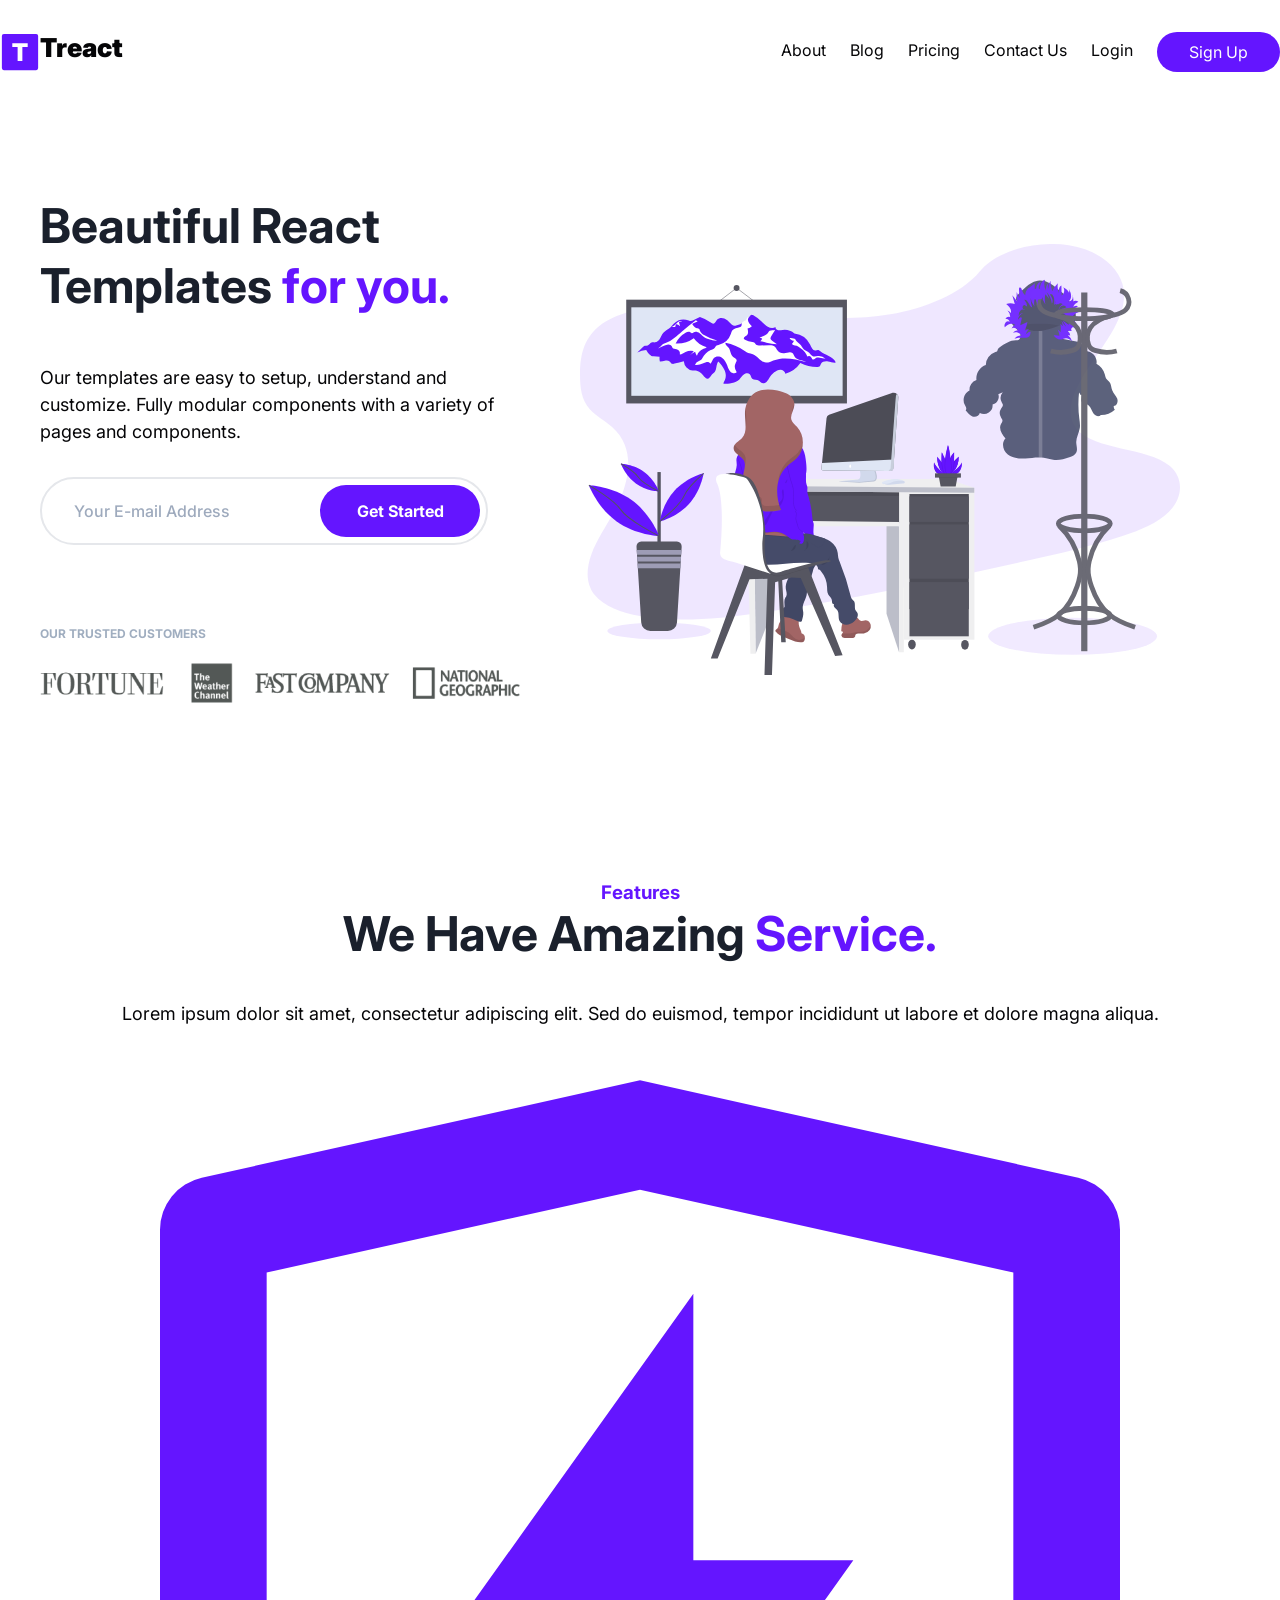
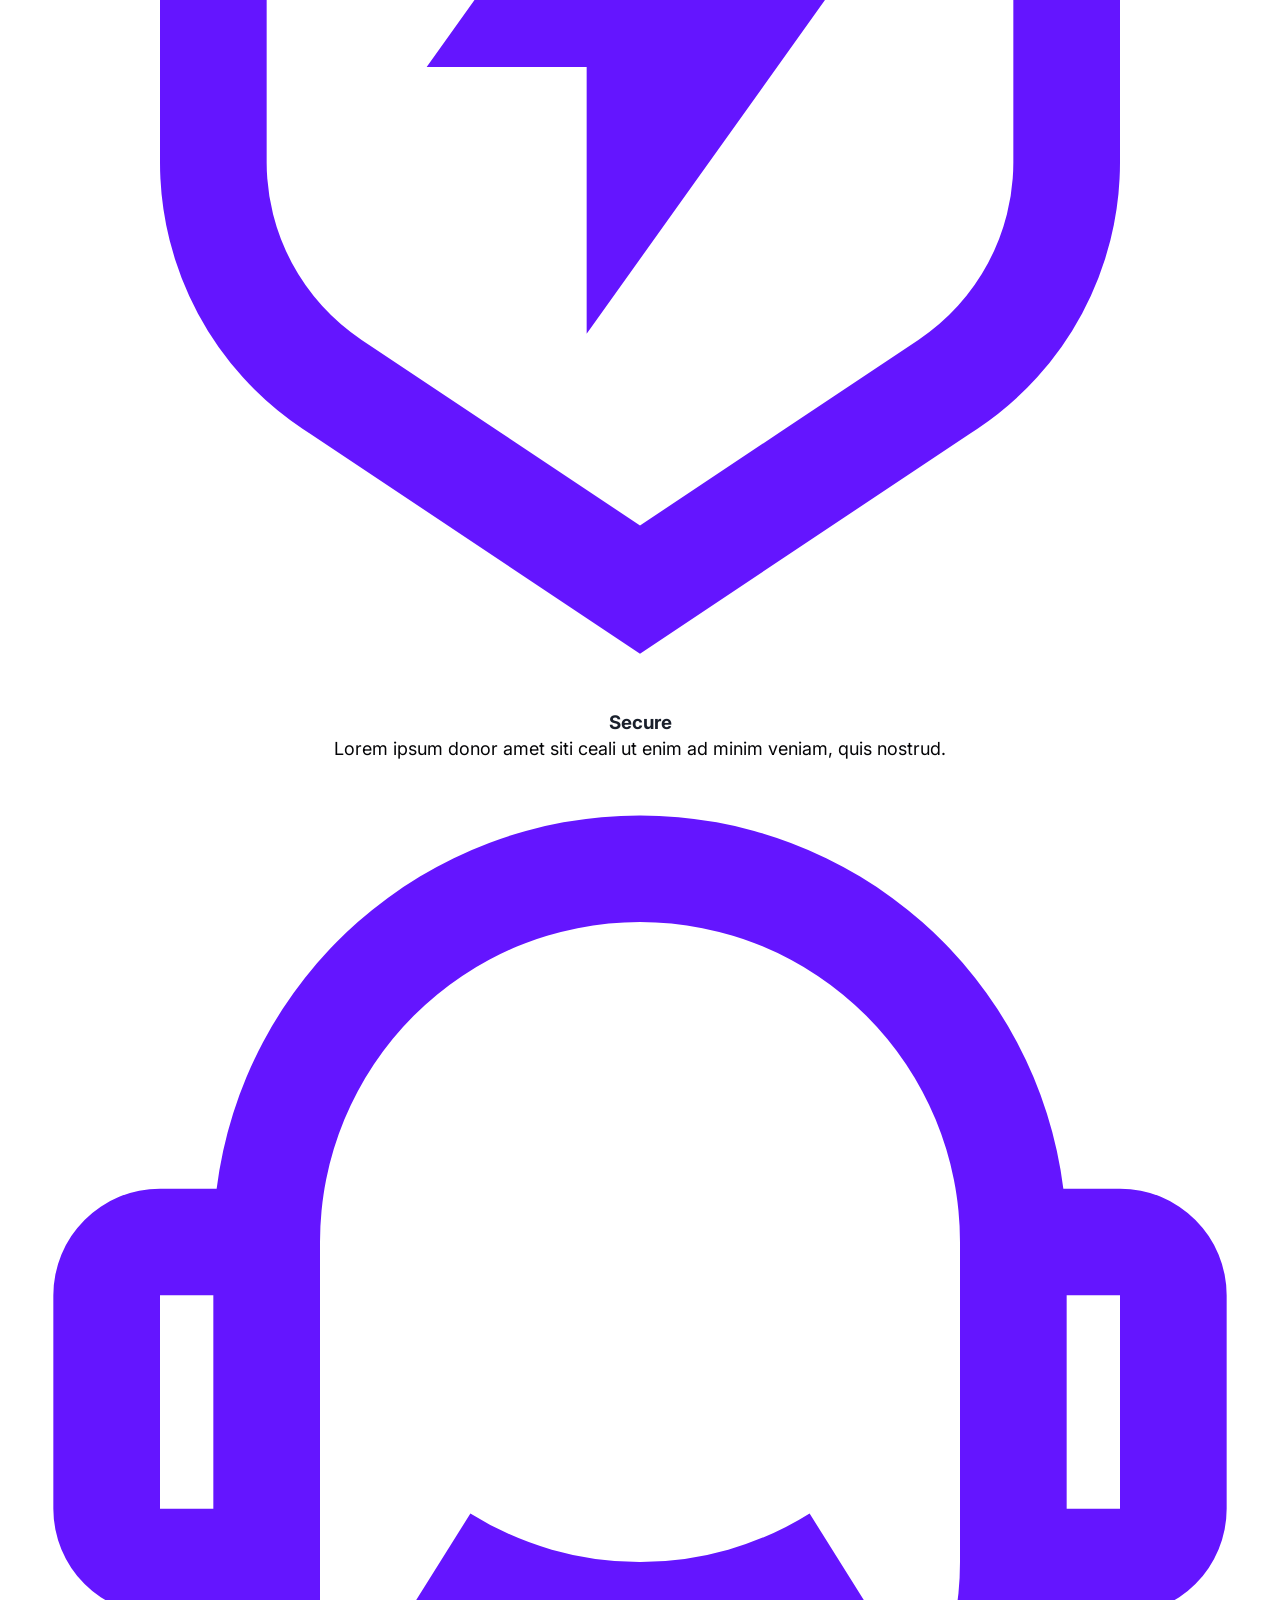
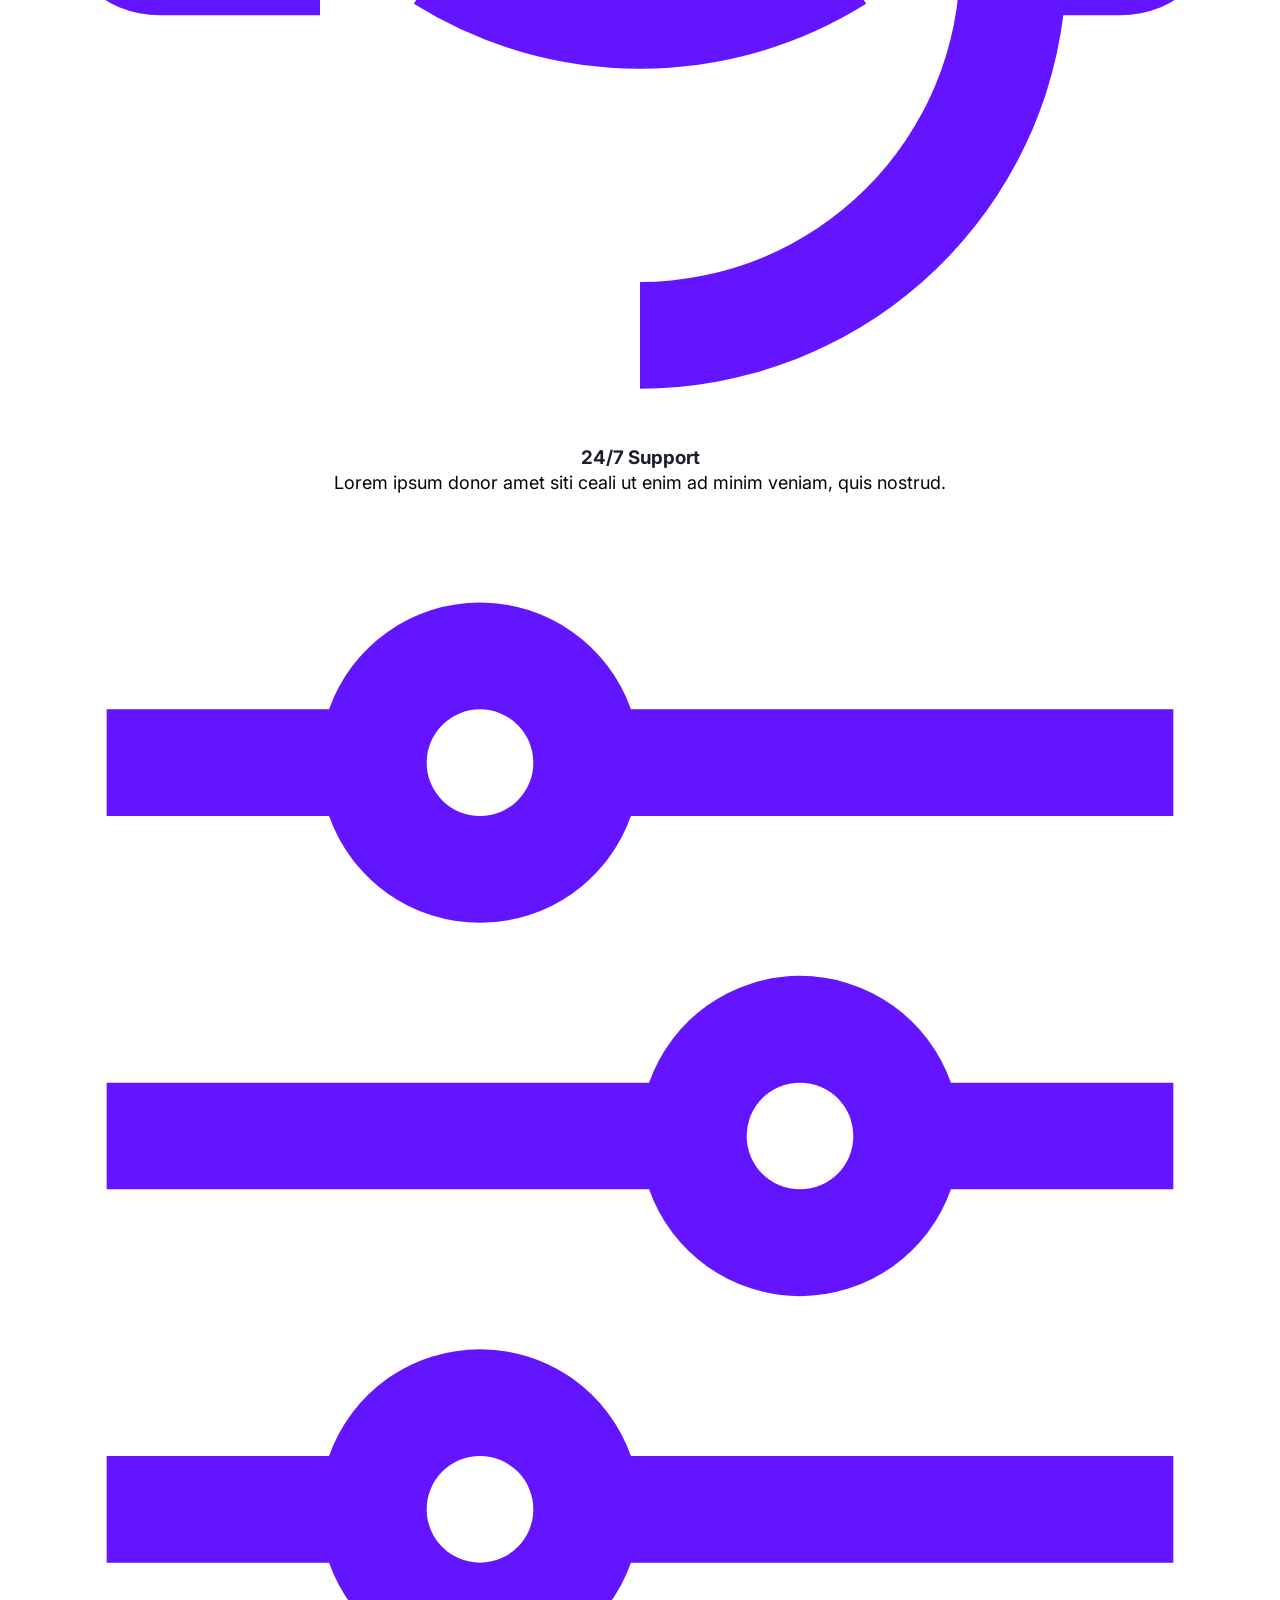
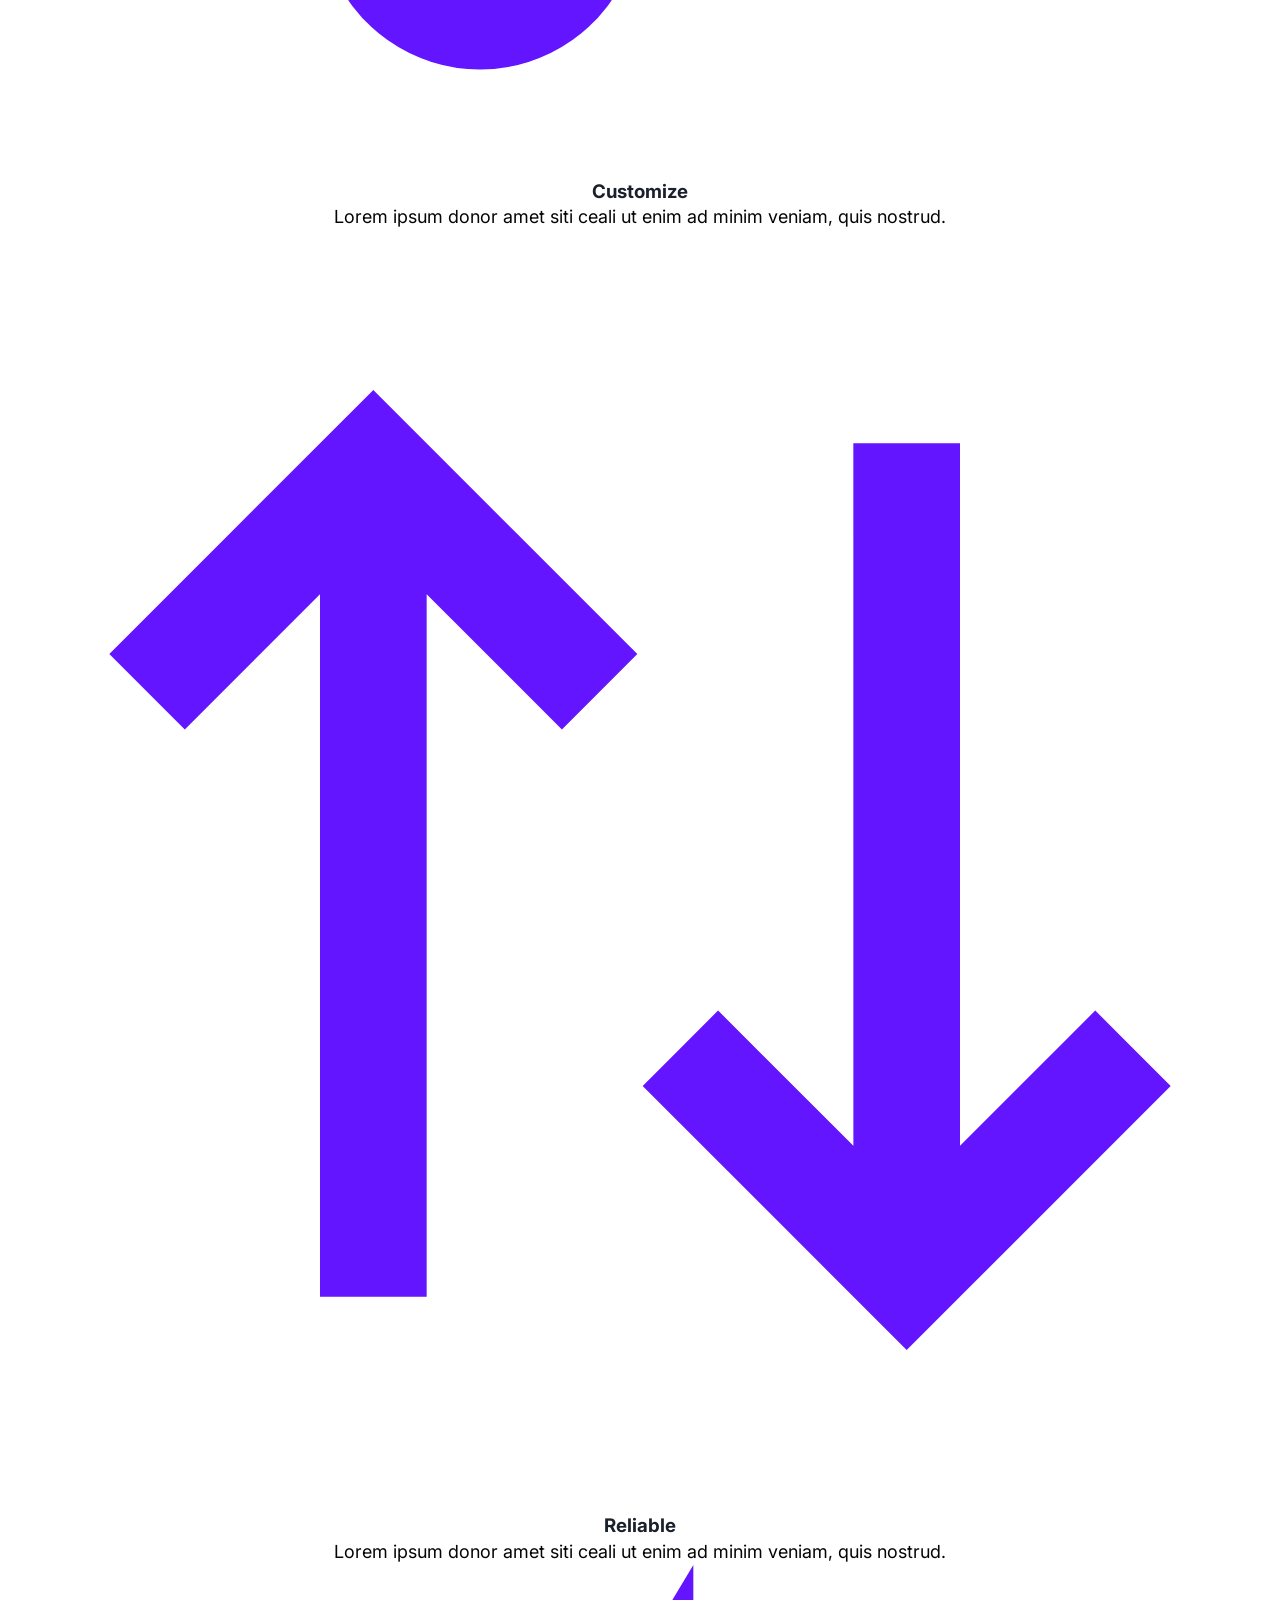
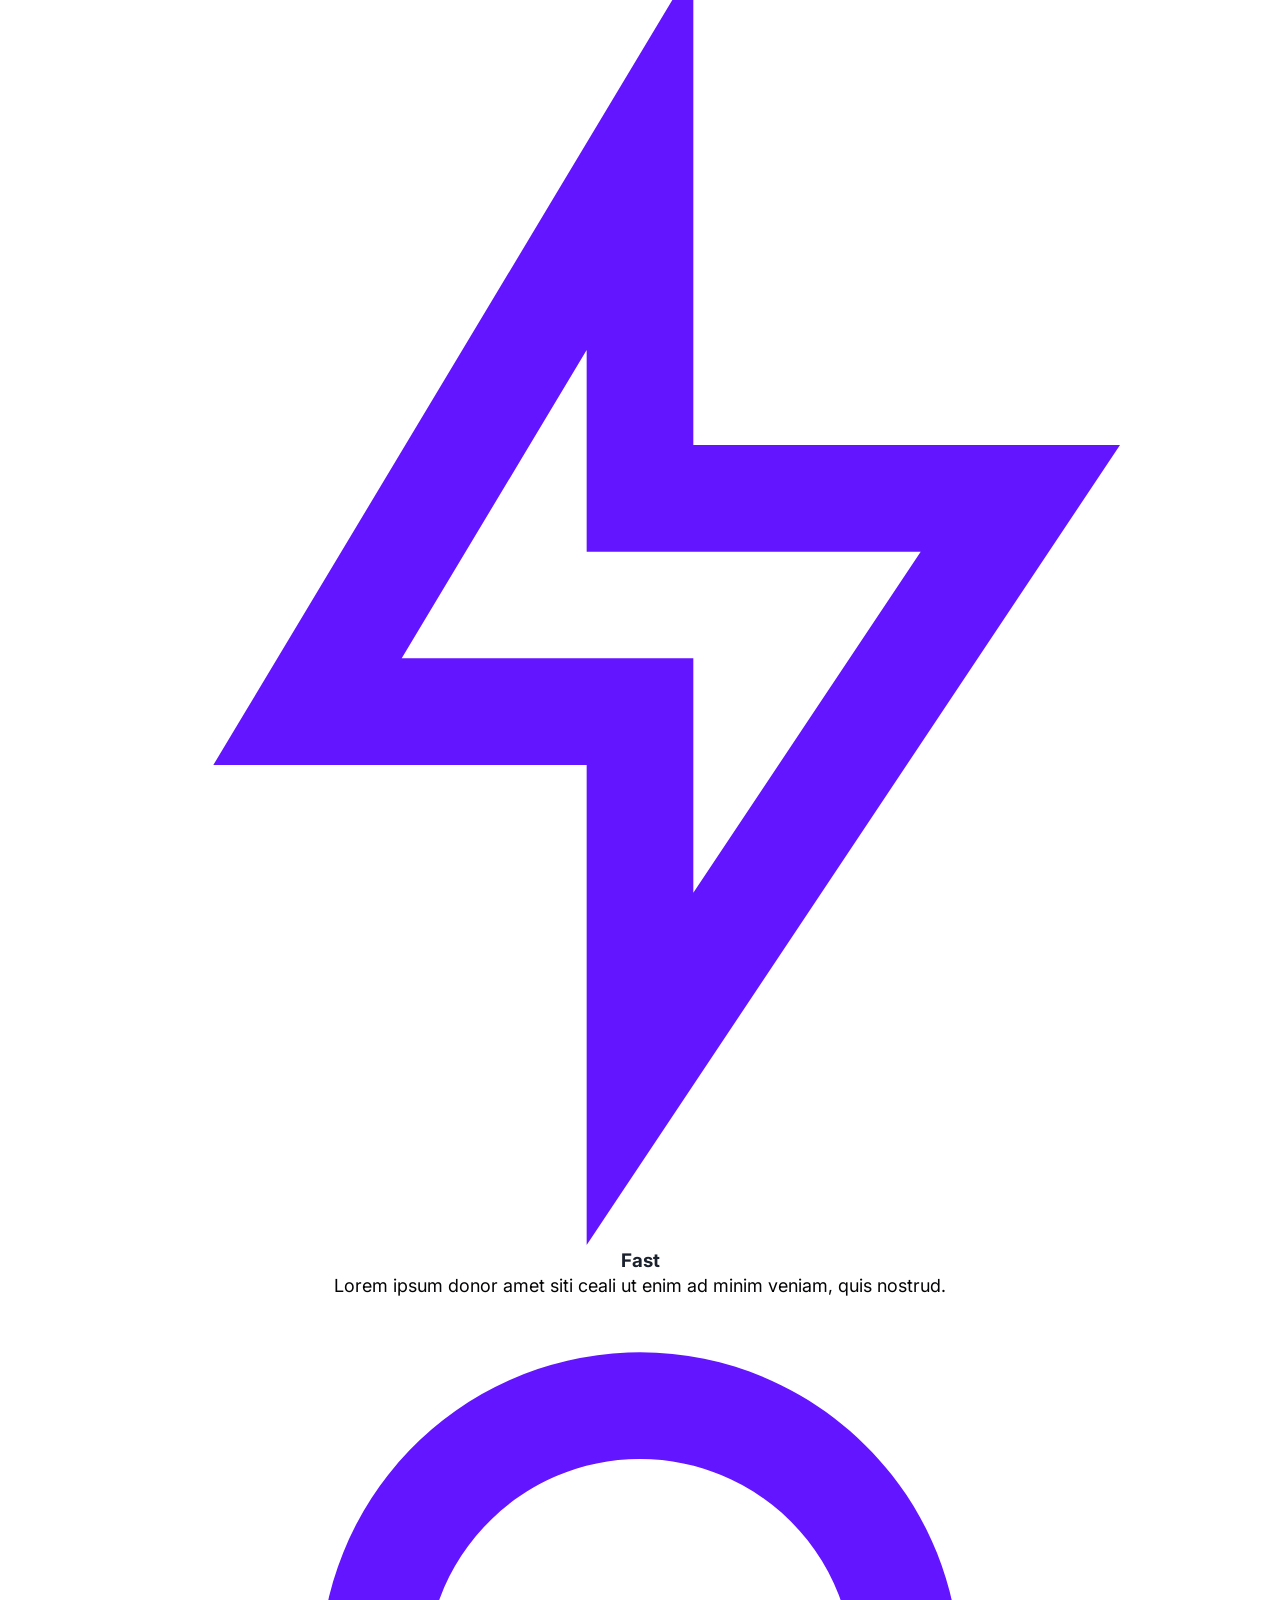
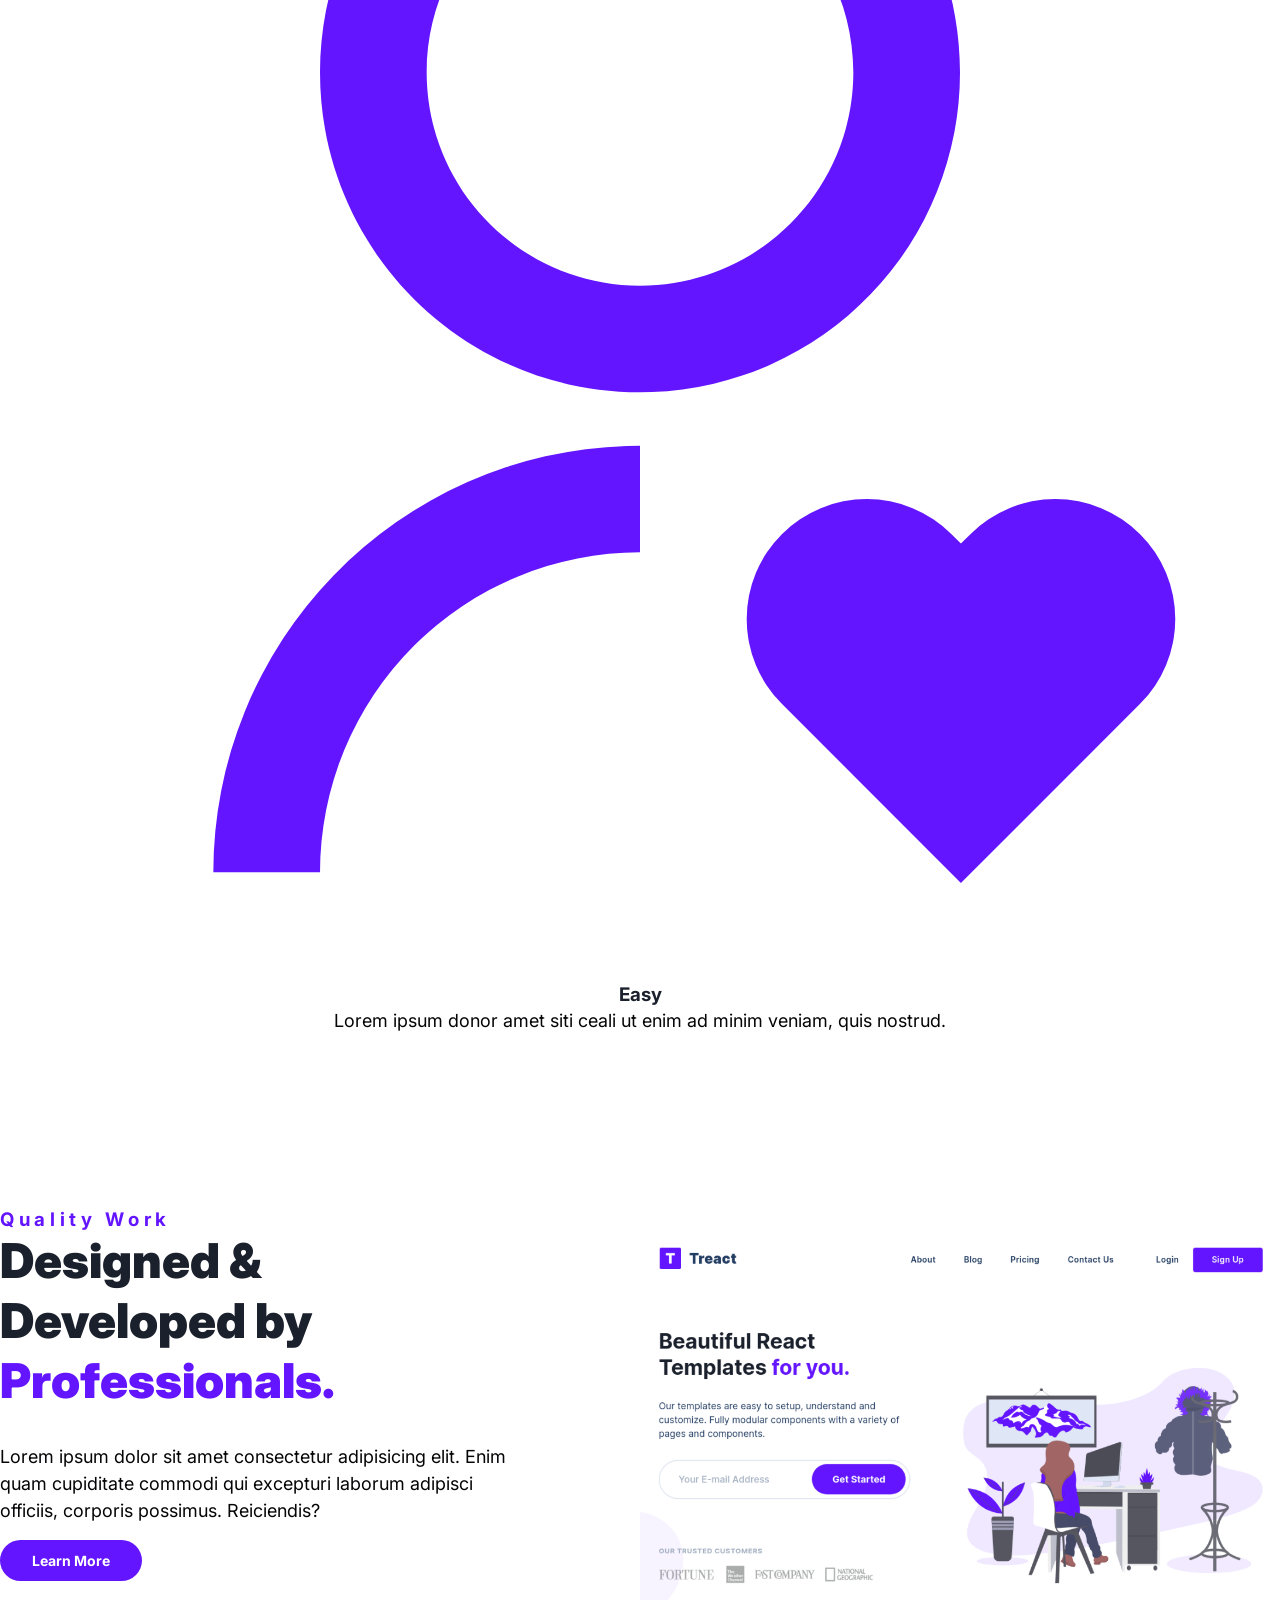
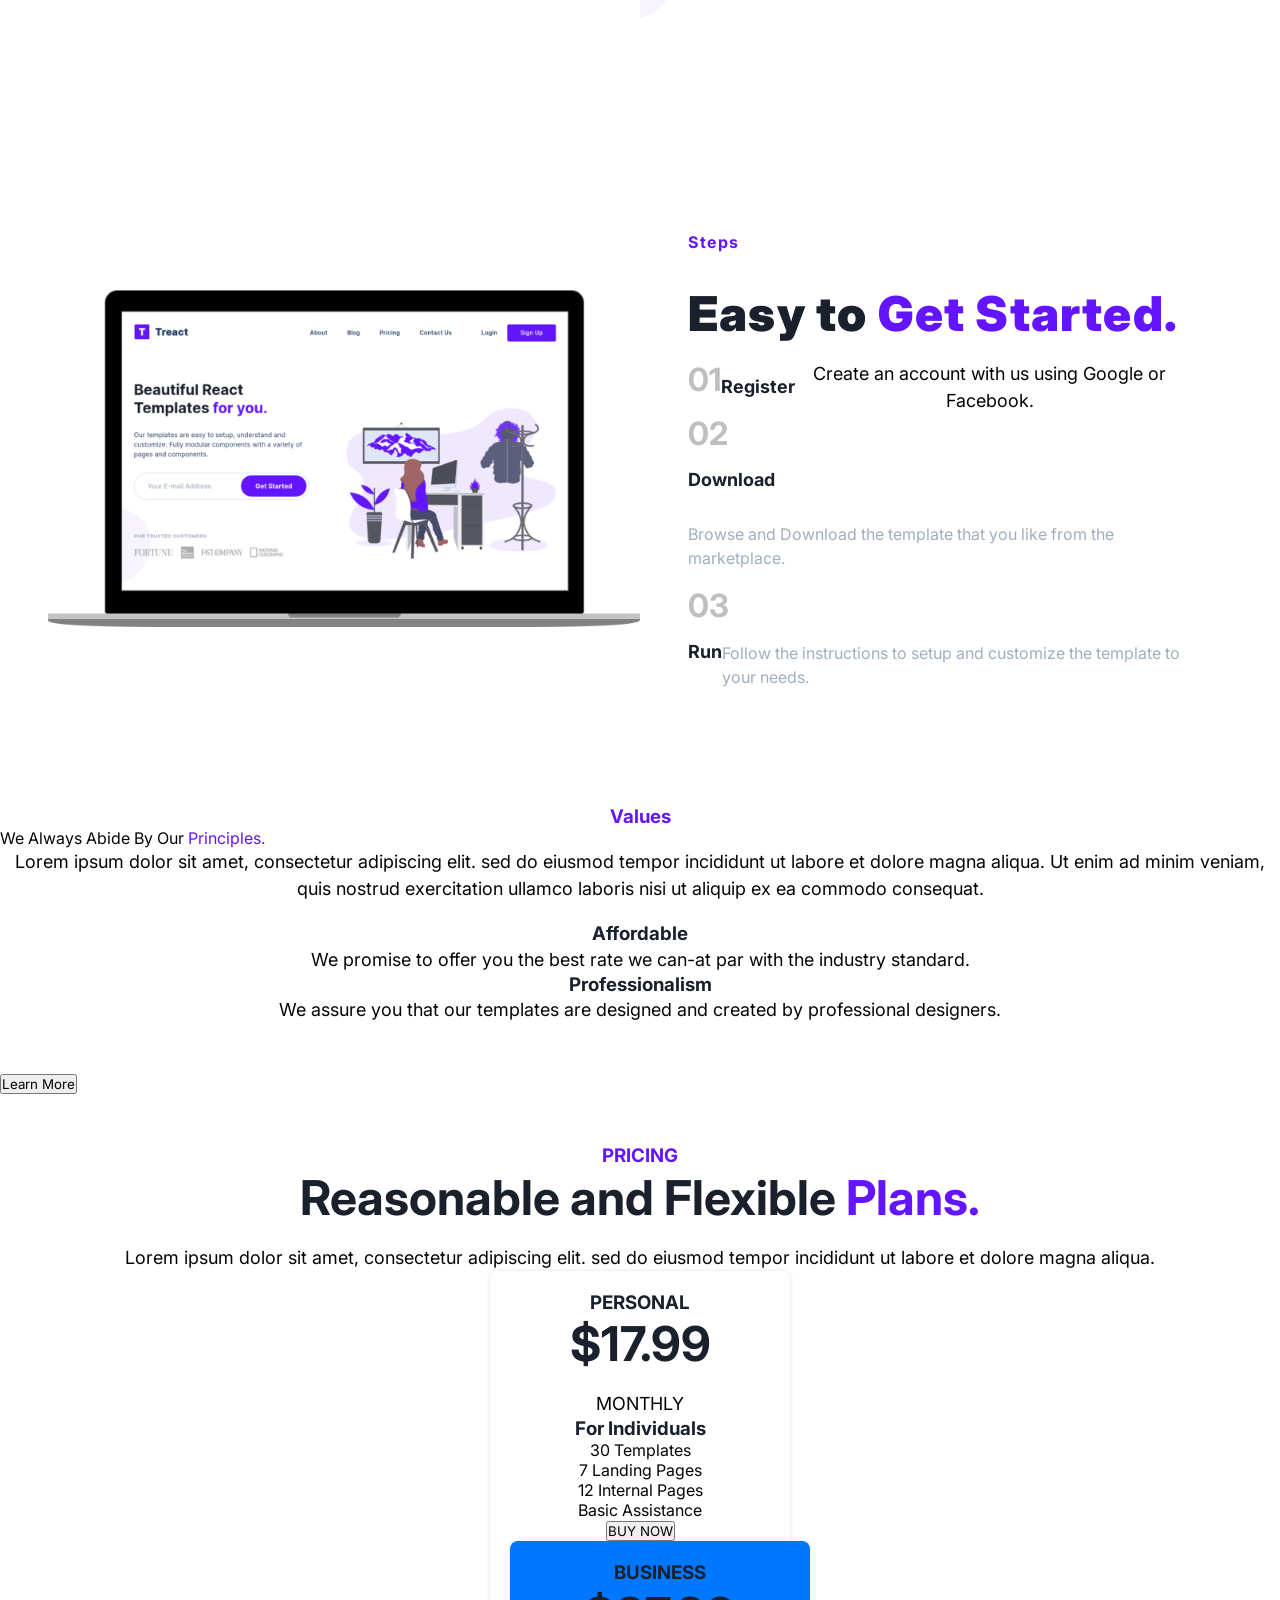
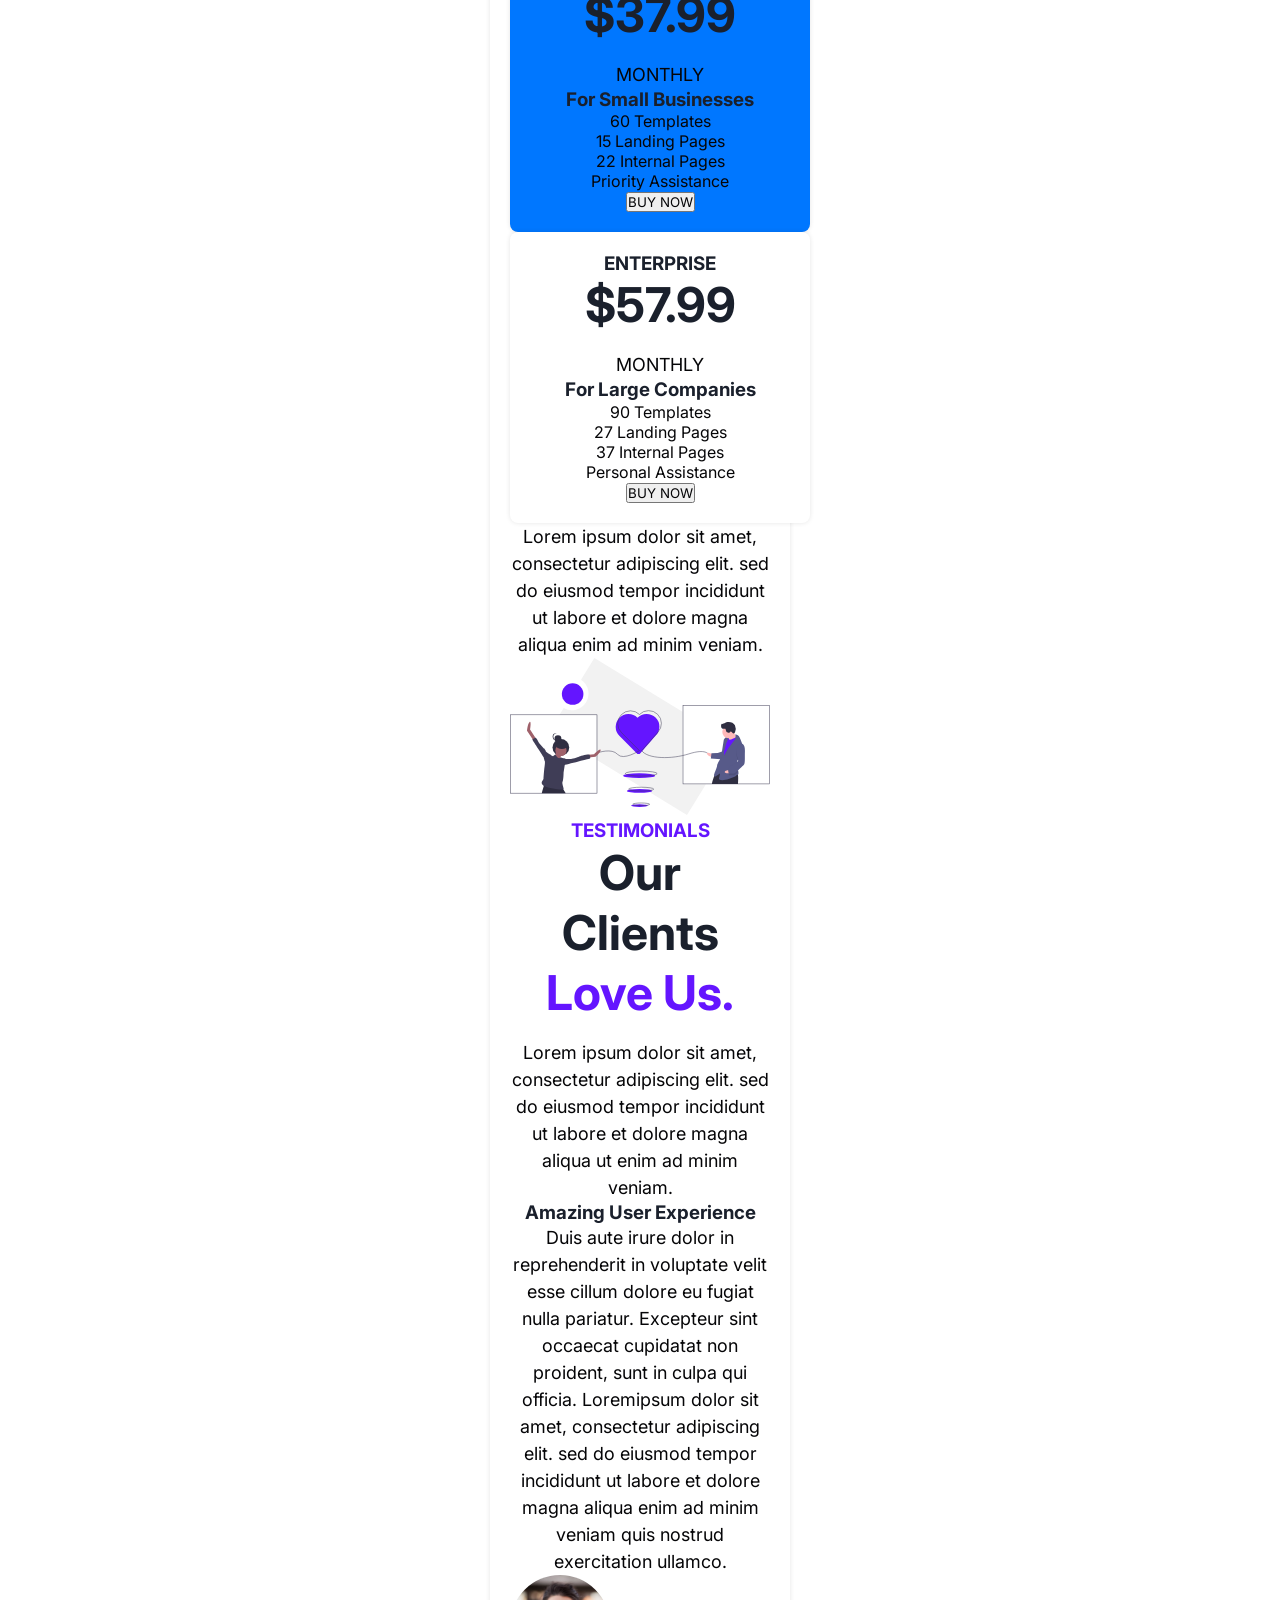
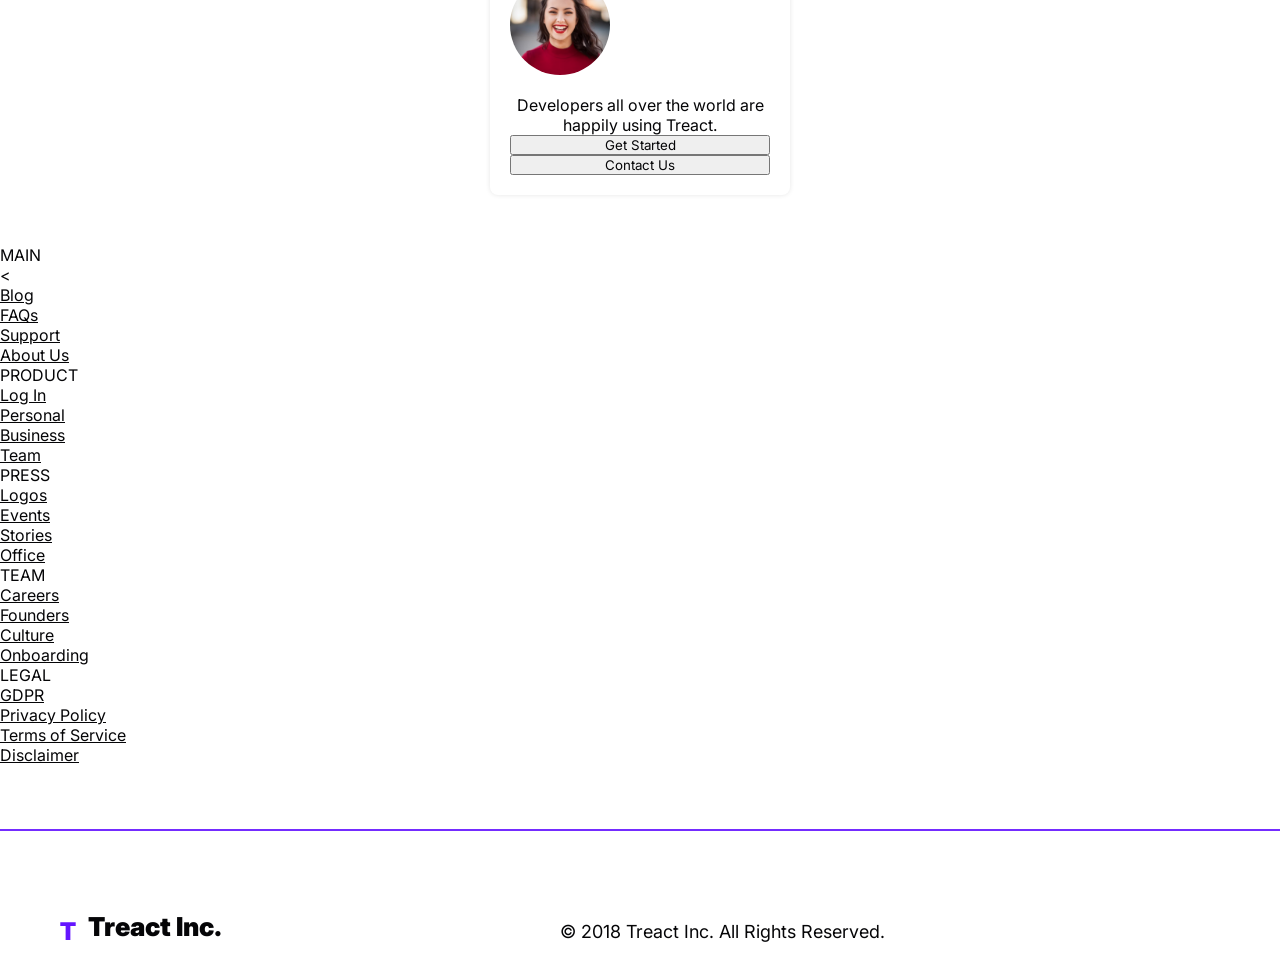
==== commit 93379983: "finished steps" ====
--- a/index.html
+++ b/index.html
@@ -62,14 +62,13 @@
       </div>
     </nav>  
    <header>
-    <section id="features">
-    <div class="container">
+        <div class="container">
        <div class="row">
         <div class="header__landing">    
-      <h1> 
+      <h1 class="landing__h1"> 
           Beautiful React Templates <span class="text--purple">for you.</span>
       </h1>
-      <p class="header__landing--para">
+      <p class="landing__para">
         Our templates are easy to setup, understand and
         customize. Fully modular components with a variety of pages and components.
       </p>
@@ -168,7 +167,7 @@
       <div class="quality__container">
        <div class="quality__row row">
         <div class="quality__work">  
-        <h3>
+        <h3 class="quality__title">
        <span class="text--purple"> Quality Work <span>
       </h3>
 
@@ -190,26 +189,44 @@
     </div>
     </section>
     <section id="steps">
-      <img src="assets/hero-screenshot-2.241aac1fbc66db29d873.png" alt="Steps">
-      <h3>
+      <div class="container">
+        <div class="steps__row row">
+          <div class="steps__img--wrapper">
+          <img src="assets/hero-screenshot-2.241aac1fbc66db29d873.png" alt="Steps">
+          </div>
+
+        <div class="three__steps">
+          <h3 class="steps__title">
         <span class="text--purple">Steps</span>
       </h3>
-      <h1>
+      <h1 class="steps__subtitle">
         Easy to <span class="text--purple">Get Started.</span>
       </h1>
-      <p>
-        01 Register 
-        Create an account with us using Google or Facebook.
-      </p>
-      <p>
-      02 Download
-      Browse and Download the template that you like from the marketplace.
-      </p>
-
-    <p>
-      03 Run
-      Follow the instructions to setup and customize the template to your needs.
-    </p> 
+          <div class="steps__number--group">
+            <div class="number__para">            
+            <div class="steps__number">01</div>
+            <div class="steps__number--title">Register</div>
+            
+            <p class="steps_paragraph">
+              Create an account with us using Google or Facebook.</p>
+            </div>
+            <div class="number__para"></div>
+            <div class="steps__number">02</div>
+            
+            <div class="steps__number--title">Download</div>
+            <p class="steps__paragraph">
+              Browse and Download the template that you like from the marketplace.</p>
+            </div>
+
+            <div class="steps__number">03</div>
+            <div class="number__para">
+            <div class="steps__number--title">Run</div>
+            <p class="steps__paragraph">
+              Follow the instructions to setup and customize the template to your needs.
+            </p>
+          </div>
+            
+      
     
     </section>
     <div class="container">
--- a/style.css
+++ b/style.css
@@ -21,7 +21,7 @@
 }
 
 span {
-  color: #0819ac;
+  color: #6415ff;
 }
 
 p {
@@ -54,16 +54,15 @@
 }
 
 .btn {
-  
-    background-color: #6415ff;
-    padding: 12px 32px;
-    border: none;
-    border-radius: 500px;
-    font-size: 14px;
-    color: #fff;
-    font-weight: bold;
-    transition: all 300ms ease;
-    cursor: pointer;
+  background-color: #6415ff;
+  padding: 12px 32px;
+  border: none;
+  border-radius: 500px;
+  font-size: 14px;
+  color: #fff;
+  font-weight: bold;
+  transition: all 300ms ease;
+  cursor: pointer;
 }
 
 /*NAVIGATION BAR */
@@ -161,11 +160,16 @@
   height: 100%;
   width: 40%;
 }
-
-.header__landing--para {
+.landing__h1 {
+  text-align: left;
+  padding: 0 16px 16px 0px;
+}
+
+.landing__para {
   font-size: 18px;
   line-height: 1.5;
   padding: 32px 0;
+  text-align: left;
 }
 
 .logo__strip--img {
@@ -186,7 +190,6 @@
 img {
   width: 100%;
 }
-
 
 h1 {
   font-size: 48px;
@@ -253,6 +256,7 @@
   color: #a0aec0;
   font-size: 12px;
   font-weight: 700;
+  text-align: left;
 }
 
 /* Features Section 
@@ -473,8 +477,7 @@
   font-size: 20px;
 }
 
-/*Quality work */
-
+/*Blogs */
 
 .quality__container {
   height: 100%;
@@ -484,7 +487,7 @@
   margin: 28px auto;
 }
 
- .quality__row {
+.quality__row {
   display: flex;
   justify-content: space-between;
 }
@@ -492,26 +495,117 @@
 .quality__work {
   height: 100%;
   width: 50%;
-      max-width: 576px;
-    margin-right: 64px;
+  max-width: 576px;
+  margin-right: 64px;
+  padding: 0 48px 0 0;
+}
+
+.quality__title {
+  padding: 0 24 0 24px;
+  text-align: left;
+  letter-spacing: 0.25em;
+}
+
+.quality__subtitle {
+  font-size: 48px;
+  line-height: 1.25;
+  padding: 0px 16px 16px 0px;
+  text-align: left;
+  font-weight: 900;
 }
 
 .quality__para {
   font-size: 18px;
   line-height: 1.5;
-  padding: 32px 0;
-}
-
+  padding: 16px 0;
+  flex-wrap: wrap;
+  text-align: left;
+}
 
 .quality__img--wrapper {
   width: 50%;
   height: 100%;
-  padding: 0 60px
-}
-
-h1 {
+}
+
+.quality__img {
+  height: 100%;
+  width: 100px;
+}
+
+/*STEPS*/
+
+.steps__img--wrapper {
+  width: 50%;
+  height: 100%;
+}
+
+.img__steps {
+  width: 100%;
+  height: 100%;
+}
+.steps__row {
+  display: flex;
+  justify-content: space-between;
+  align-items: center;
+  padding: 0 48px;
+}
+
+.three__steps {
+  display: flex;
+  flex-direction: column;
+  justify-content: space-between;
+  width: 50%;
+  height: 100%;
+  padding: 0 48px;
+}
+
+.steps__number {
+  font-size: 32px;
+  font-weight: 700;
+  opacity: 0.25;
+  display: flex;
+}
+
+.steps__number--group {
+  display: flex;
+  flex-direction: column;
+}
+
+.steps__title {
+  font-weight: 700;
+  font-size: 16px;
+  color: #1a202c;
+  padding: 16px 0;
+  text-align: left;
+  letter-spacing: 1.6px;
+}
+
+.steps__subtitle {
+  text-align: left;
   font-size: 48px;
-  line-height: 1.25;
-  padding: 0px 16px 16px 16px;
-}
-
+  font-weight: 900;
+  padding: 16px 0;
+  letter-spacing: 0.025em;
+}
+
+.steps__number--title {
+  font-size: 18px;
+  font-weight: 700;
+  color: #1a202c;
+  padding: 16px 0;
+}
+
+.steps__paragraph {
+  font-size: 16px;
+  line-height: 1.5;
+  padding: 16px 0;
+  text-align: left;
+  color: #a0aec0;
+  display: flex;
+}
+
+.number__para {
+  display: flex;
+  
+  text-align: left;
+}
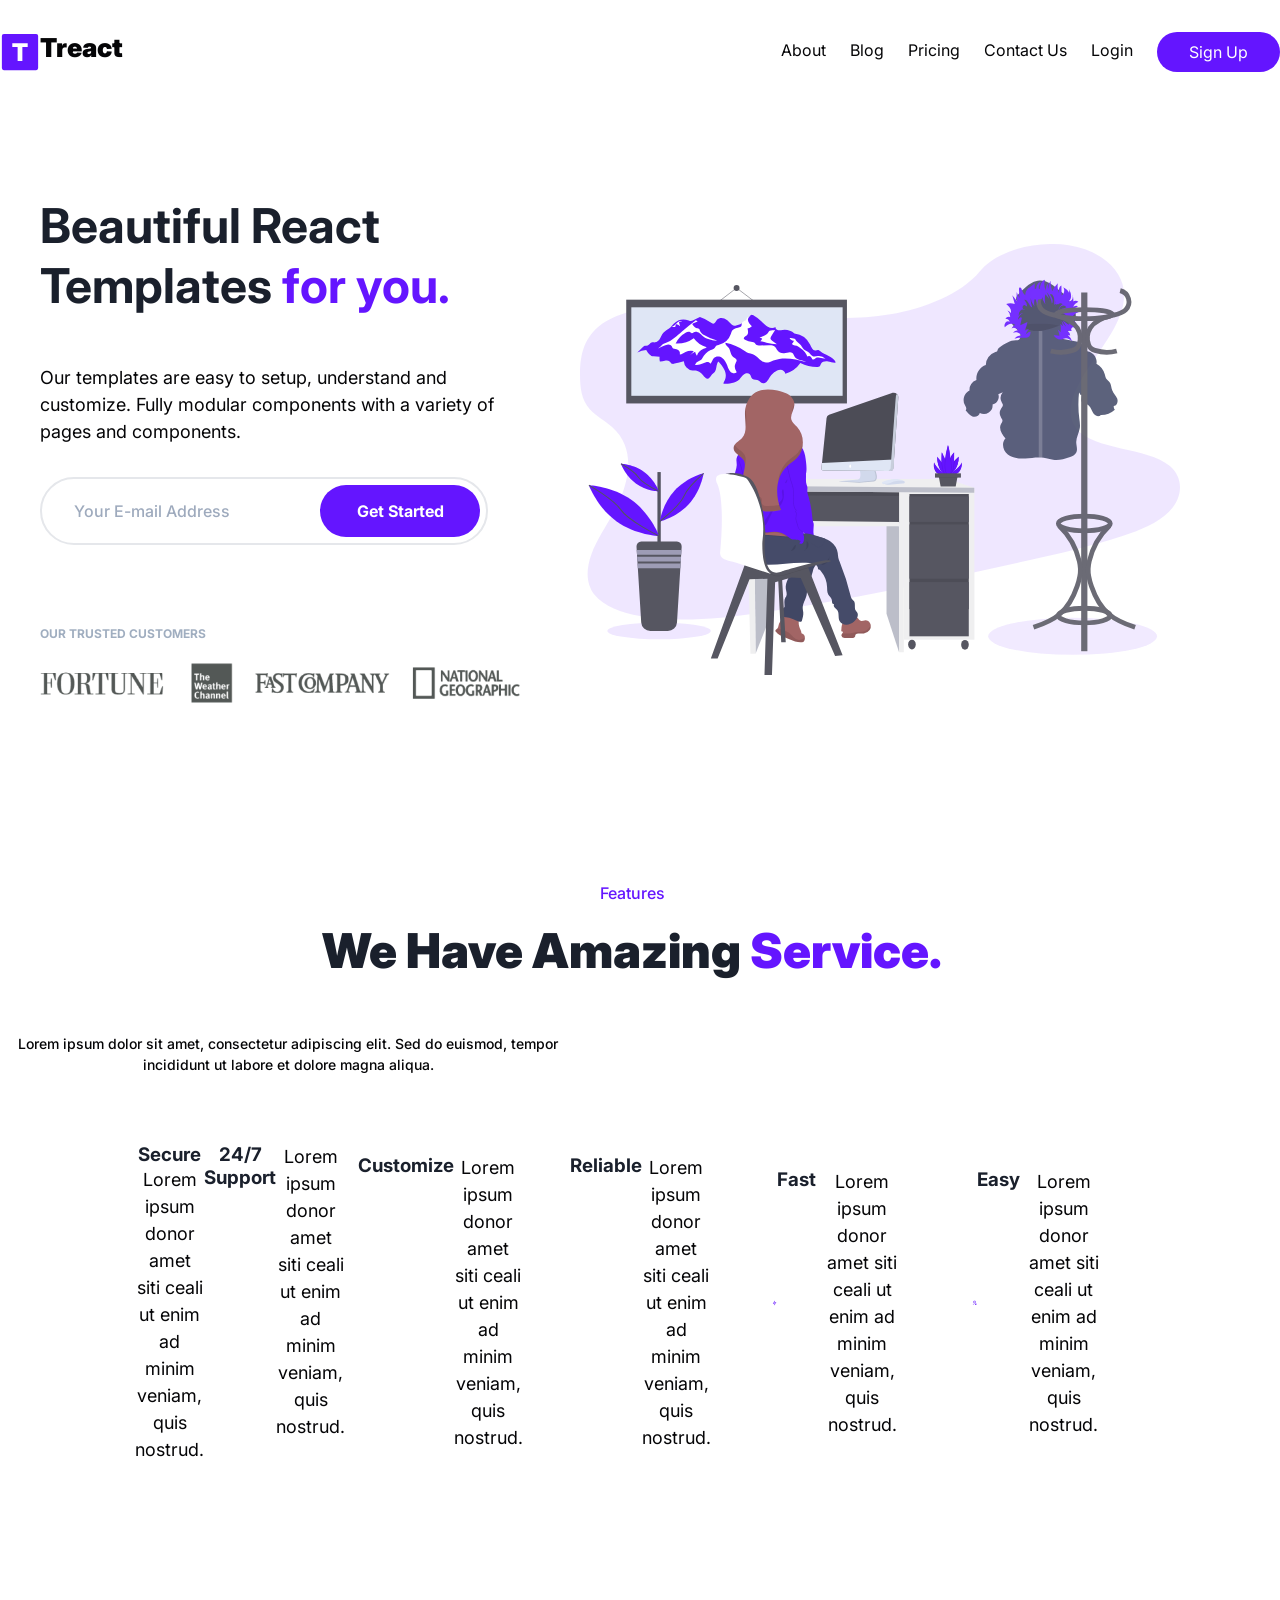
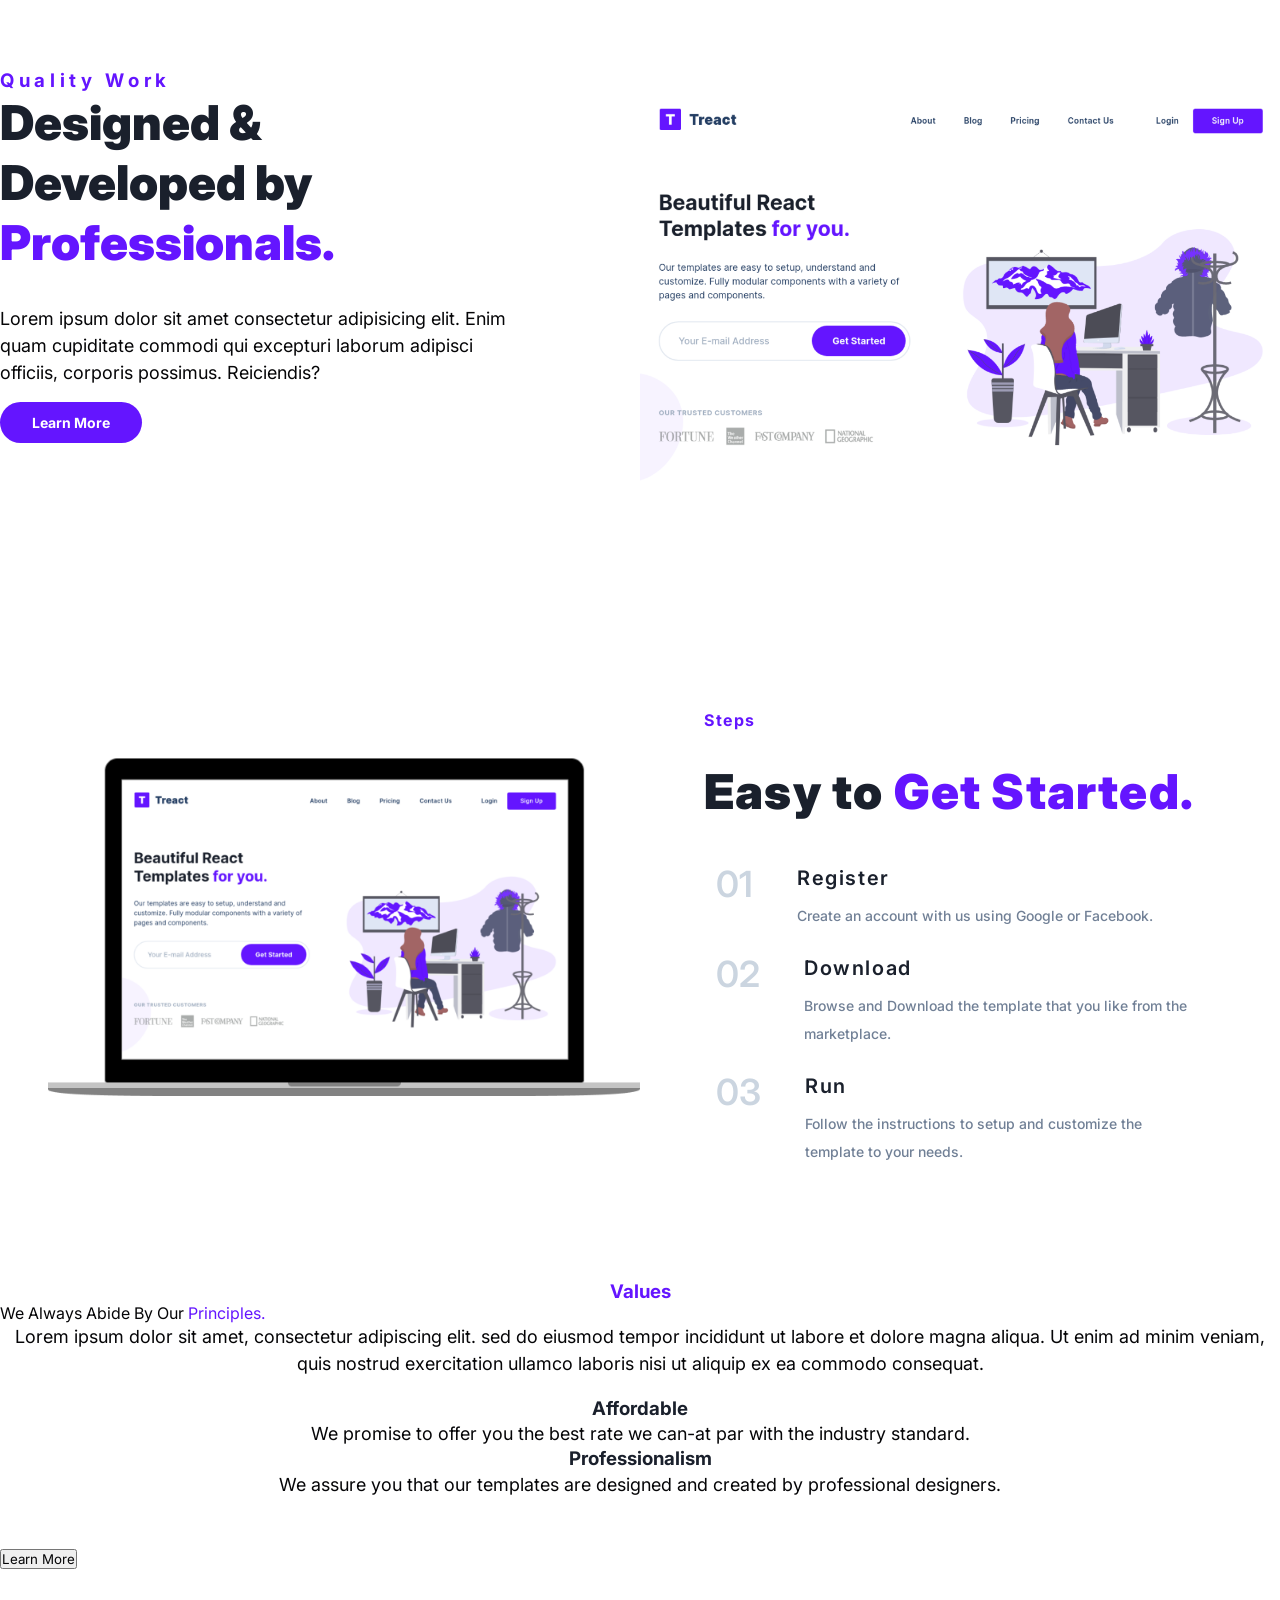
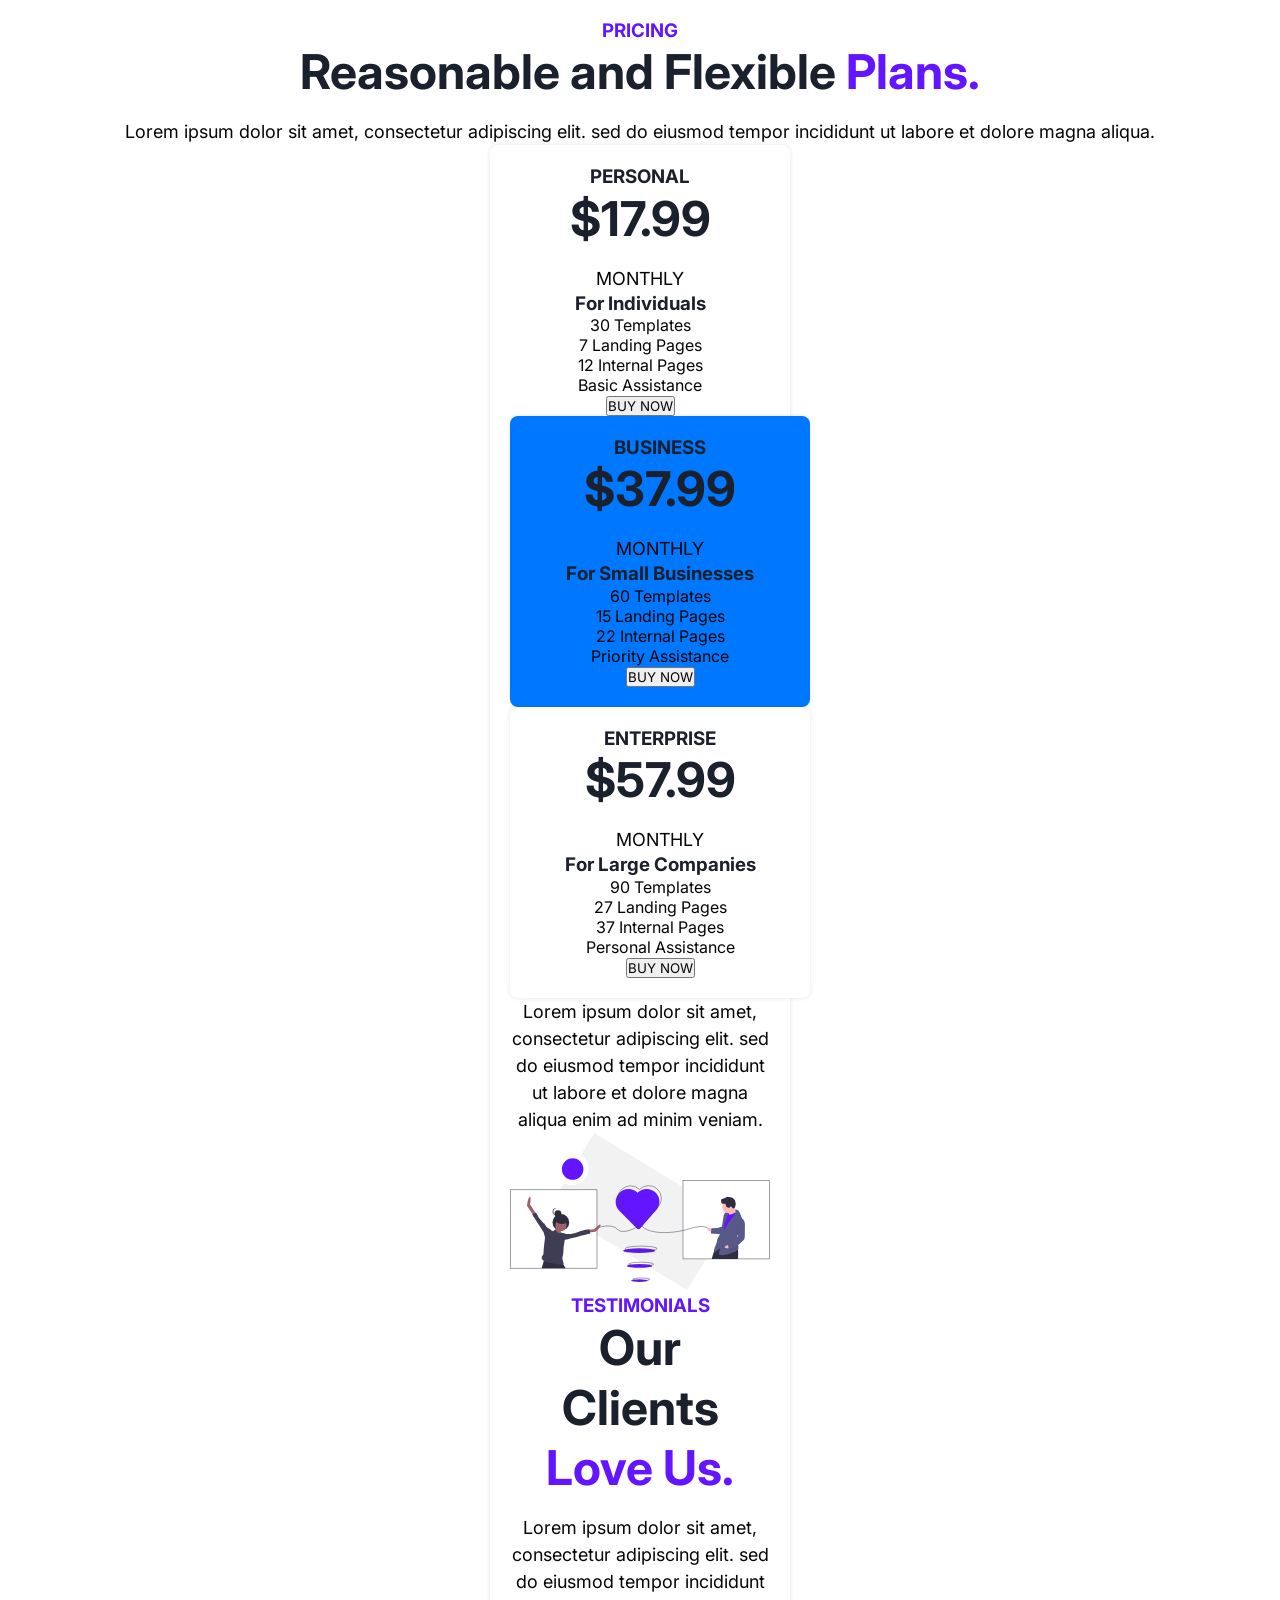
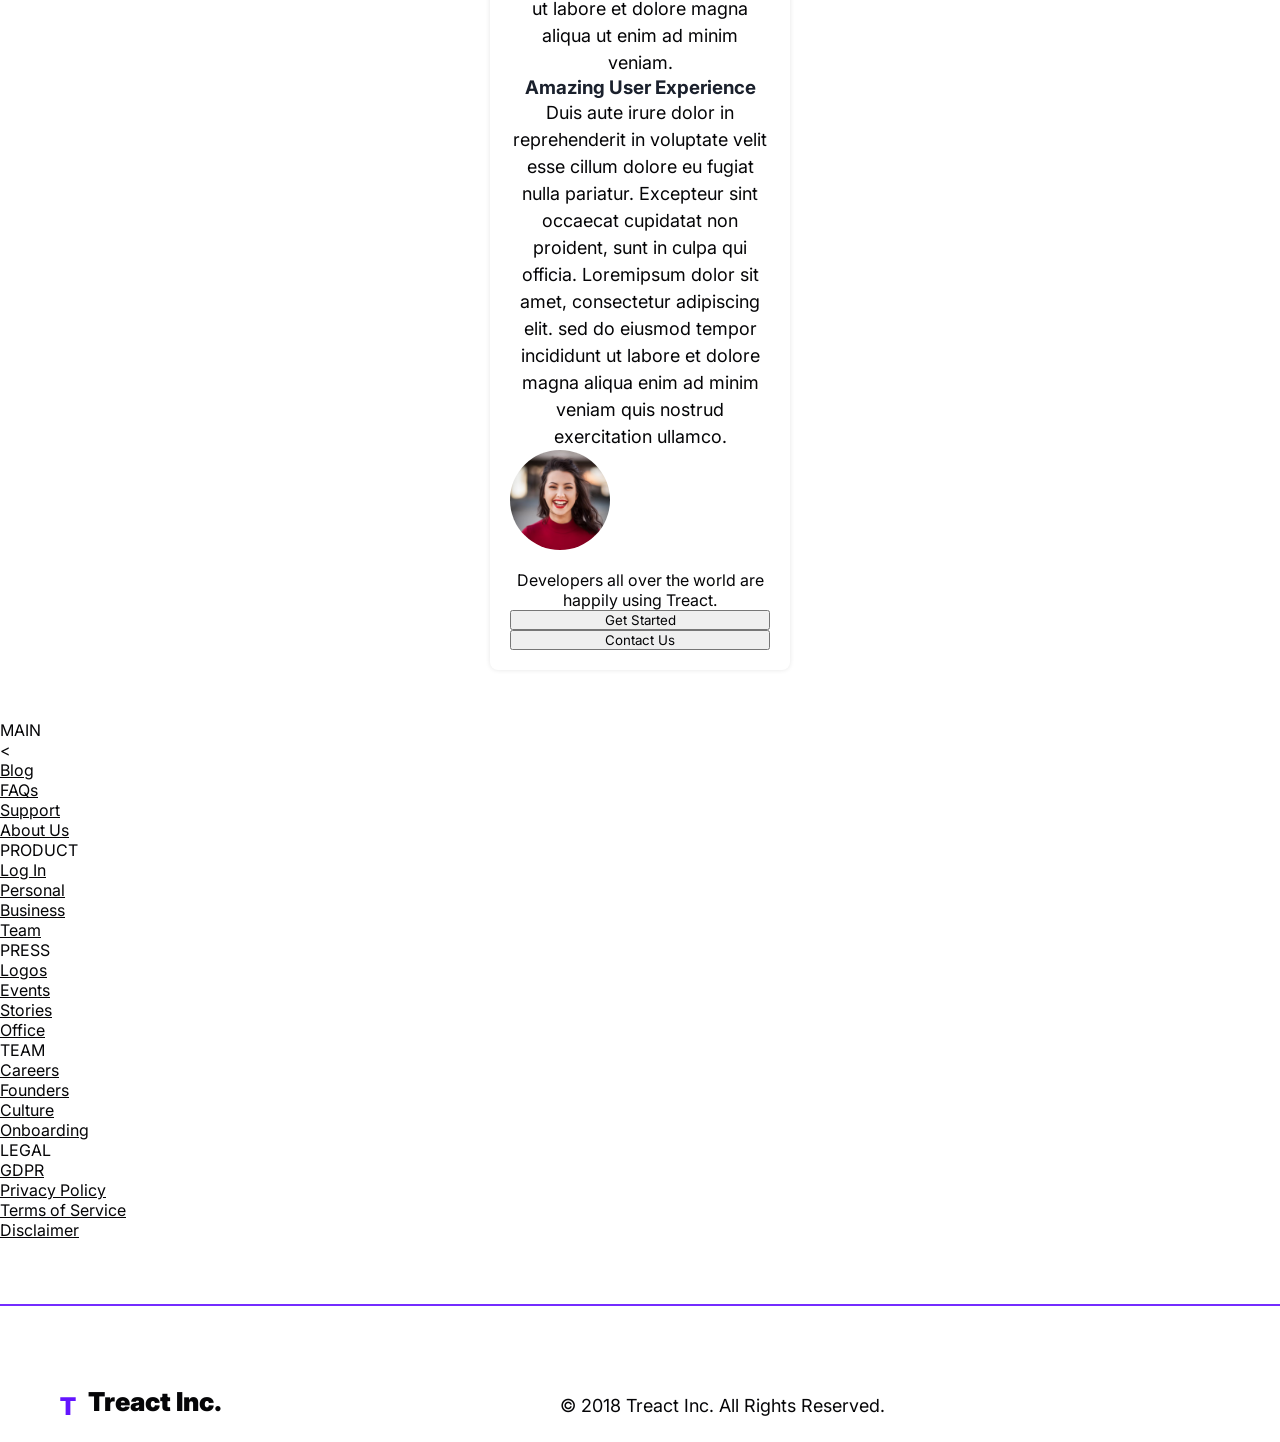
==== commit afd07236: "finished thesteps" ====
--- a/index.html
+++ b/index.html
@@ -91,17 +91,21 @@
     </div>
    </header>
   </section>
+
+
   <section id="features">
     <div class="container">
-      <div class="row">
-        <h3 class="section__title">
+      <div class="features__row row">
+        <h3 class="features__title">
          <span class="text--purple">Features</span>
         </h3> 
-         <h1 class="section__subtitle">We Have Amazing <span class="text--purple">Service.</span></h1>
+     
+         <h1 class="features__subtitle">We Have Amazing <span class="text--purple">Service.</span></h1>
           
           <p class="features__para">
             Lorem ipsum dolor sit amet, consectetur adipiscing elit. Sed do euismod, tempor incididunt ut labore et dolore magna aliqua.
-          </p>      
+          </p>   
+          
           <div class="features__list">
             <div class="features">
             <figure class="features__img--wrapper">  
@@ -115,8 +119,7 @@
               Lorem ipsum donor amet siti ceali ut enim ad minim veniam, quis nostrud.
             </p>
             </div>
-            </div>
-          
+                      
             <figure class="features__img--wrapper">
               <img class="features__img" src="assets/support-icon.f9253ffa8cb6ffde5bbaa05eb5136375.svg" alt="Support">
             </figure>
@@ -161,6 +164,9 @@
             </p>
             </div>
           </div>
+        </div>
+      </div>
+    </div>  
   </section>
   <main>
     <section id="blogs">
@@ -188,6 +194,8 @@
   </figure>
     </div>
     </section>
+
+
     <section id="steps">
       <div class="container">
         <div class="steps__row row">
@@ -205,21 +213,31 @@
           <div class="steps__number--group">
             <div class="number__para">            
             <div class="steps__number">01</div>
-            <div class="steps__number--title">Register</div>
-            
-            <p class="steps_paragraph">
+            <div class="number__para--group">         
+           <div class="steps__number--title">Register</div>
+            <p class="steps__paragraph">
               Create an account with us using Google or Facebook.</p>
             </div>
-            <div class="number__para"></div>
-            <div class="steps__number">02</div>
-            
+            </div>
+
+            <div class="steps__number--group">
+            <div class="number__para">
+            <div class="steps__number">02</div> 
+            <div class="number__para--group">  
+              
+              
             <div class="steps__number--title">Download</div>
             <p class="steps__paragraph">
               Browse and Download the template that you like from the marketplace.</p>
             </div>
-
+            </div>
+
+            <div class="steps__number--group">
+              <div class="number__para">
             <div class="steps__number">03</div>
-            <div class="number__para">
+            <div class="number__para--group">         
+
+            
             <div class="steps__number--title">Run</div>
             <p class="steps__paragraph">
               Follow the instructions to setup and customize the template to your needs.
--- a/style.css
+++ b/style.css
@@ -259,7 +259,32 @@
   text-align: left;
 }
 
-/* Features Section 
+/* Features Section */
+
+
+.features__title {
+  font-size: 16px;
+  line-height: 1.5;
+  padding: 0px 16px 16px 0px;
+  font-weight: 500;
+}
+  
+
+.features__subtitle {
+  font-size: 48px;
+  line-height: 1.25;
+  padding: 0px 16px 16px 0px;
+  text-align: center;
+  font-weight: 900;
+}
+
+
+.features__para {
+  font-size: 18px;
+  line-height: 1.5;
+  padding: 32px 0;
+  text-align: center;
+}
 
 .features {
   display: flex;
@@ -268,11 +293,9 @@
   width: 25%;
   max-width: 200px;
   padding: 32px;
-  position: relative;
 }
 
 .features__row {
-  display: flex;
   flex-direction: row;
 }
 
@@ -284,11 +307,6 @@
   margin: 28px auto;
 }
 
-.features__img {
-  width: 100%;
-  max-width: 100px;
-  height: 100%;
-}
 
 .features__img--wrapper {
   position: relative;
@@ -296,8 +314,16 @@
   justify-content: center;
   align-items: center;
   width: 25%;
-  padding: 25px 16px;
-}
+  /*padding: 25px 16px;*/
+}
+
+.features__img {
+  width: 100%;
+  max-width: 100px;
+  height: 100%;
+}
+
+
 
 .features__list {
   display: flex;
@@ -309,11 +335,10 @@
 
 .features__para {
   width: auto;
-  font-size: 16px;
+  font-size: 14px;
+  font-weight: 500;
   padding: 36px 0;
   line-height: 1.5;
-  text-align: center;
-  justify-content: center;
   max-width: 576px;
 }
 
@@ -322,9 +347,6 @@
   font-weight: 900;
 }
 
-.features__h3 {
-  position: absolute;
-}
   /*
 
 .features {
@@ -357,7 +379,7 @@
   flex-wrap: wrap;
   justify-content: center;
 }
-*/
+
 
 /*PRICING */
 
@@ -556,14 +578,17 @@
   justify-content: space-between;
   width: 50%;
   height: 100%;
-  padding: 0 48px;
+  padding: 32px 0 0;
+  padding-left: 64px;
 }
 
 .steps__number {
-  font-size: 32px;
-  font-weight: 700;
-  opacity: 0.25;
-  display: flex;
+  font-size: 36px;
+  font-weight: 600;
+  color: #cbd5e0;
+  display: flex;
+  line-height: 1;
+  padding: 12px;
 }
 
 .steps__number--group {
@@ -575,7 +600,6 @@
   font-weight: 700;
   font-size: 16px;
   color: #1a202c;
-  padding: 16px 0;
   text-align: left;
   letter-spacing: 1.6px;
 }
@@ -586,26 +610,36 @@
   font-weight: 900;
   padding: 16px 0;
   letter-spacing: 0.025em;
+  margin: 16px 0;
 }
 
 .steps__number--title {
-  font-size: 18px;
-  font-weight: 700;
+  font-size: 20px;
+  font-weight: 600;
   color: #1a202c;
-  padding: 16px 0;
+  letter-spacing: 1.6px;
+  padding: 12px 0;
+
 }
 
 .steps__paragraph {
-  font-size: 16px;
-  line-height: 1.5;
-  padding: 16px 0;
-  text-align: left;
-  color: #a0aec0;
-  display: flex;
+  font-size: 14px;
+  font-weight: 500;
+  line-height: 2;
+  padding: 0 0 14px 0;
+  text-align: left;
+  color: #718096;
+  display: flex;
+  flex-wrap: wrap;
 }
 
 .number__para {
   display: flex;
-  
-  text-align: left;
-}
+  text-align: left;
+}
+
+.number__para--group {
+  flex-direction: column;
+  display: flex;
+  padding: 0 32px;
+ }
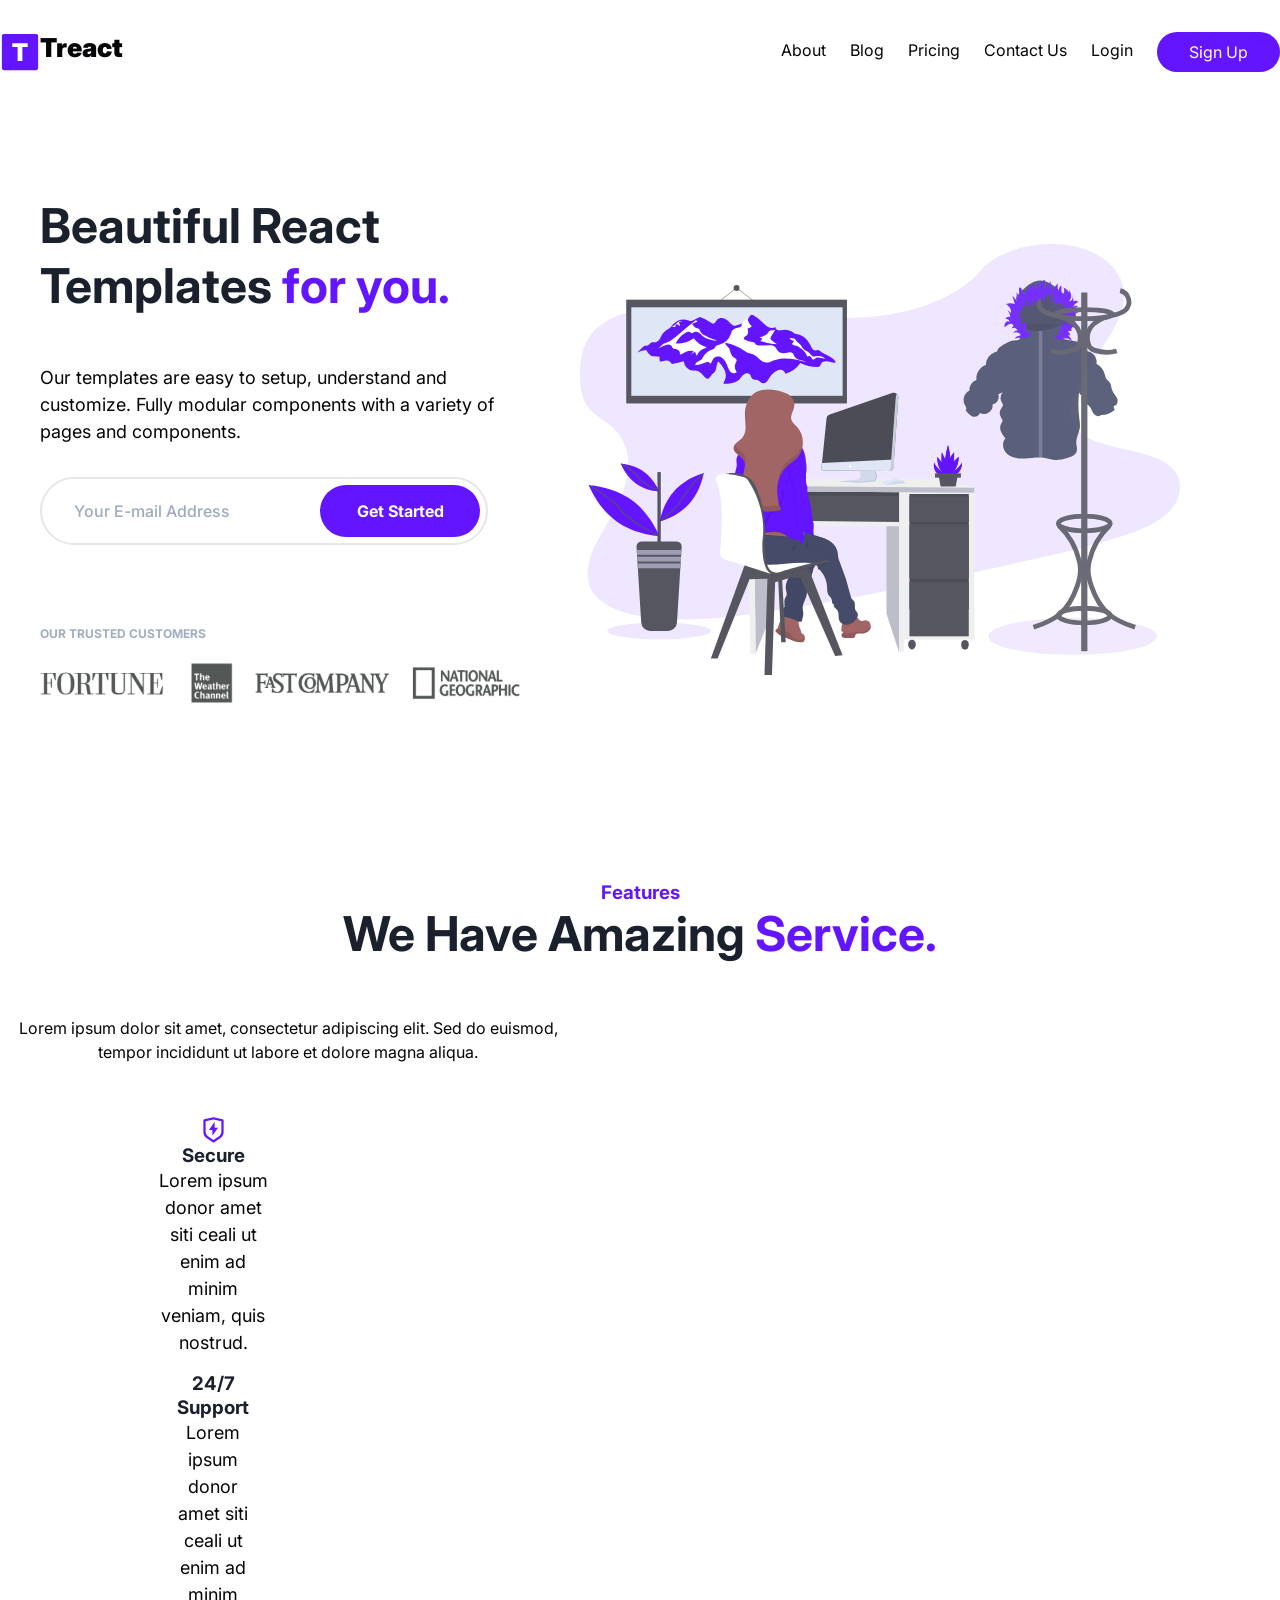
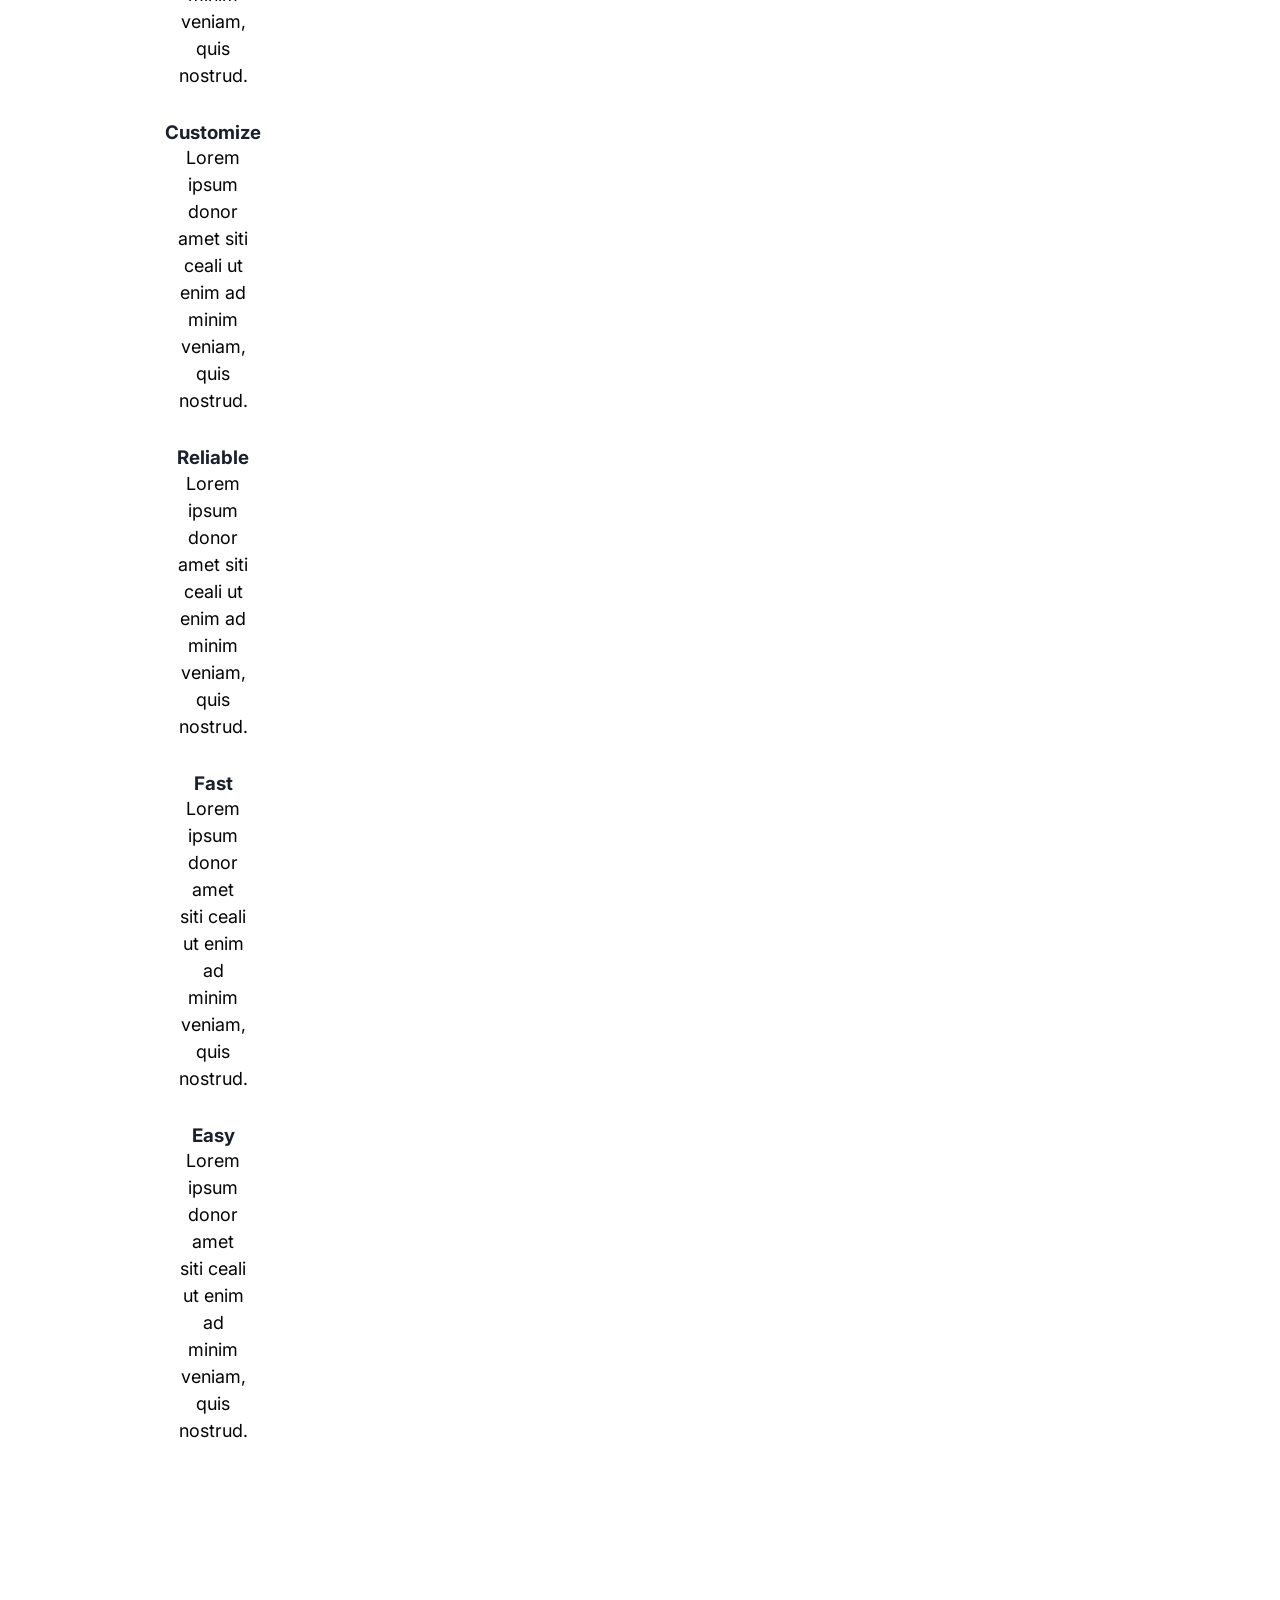
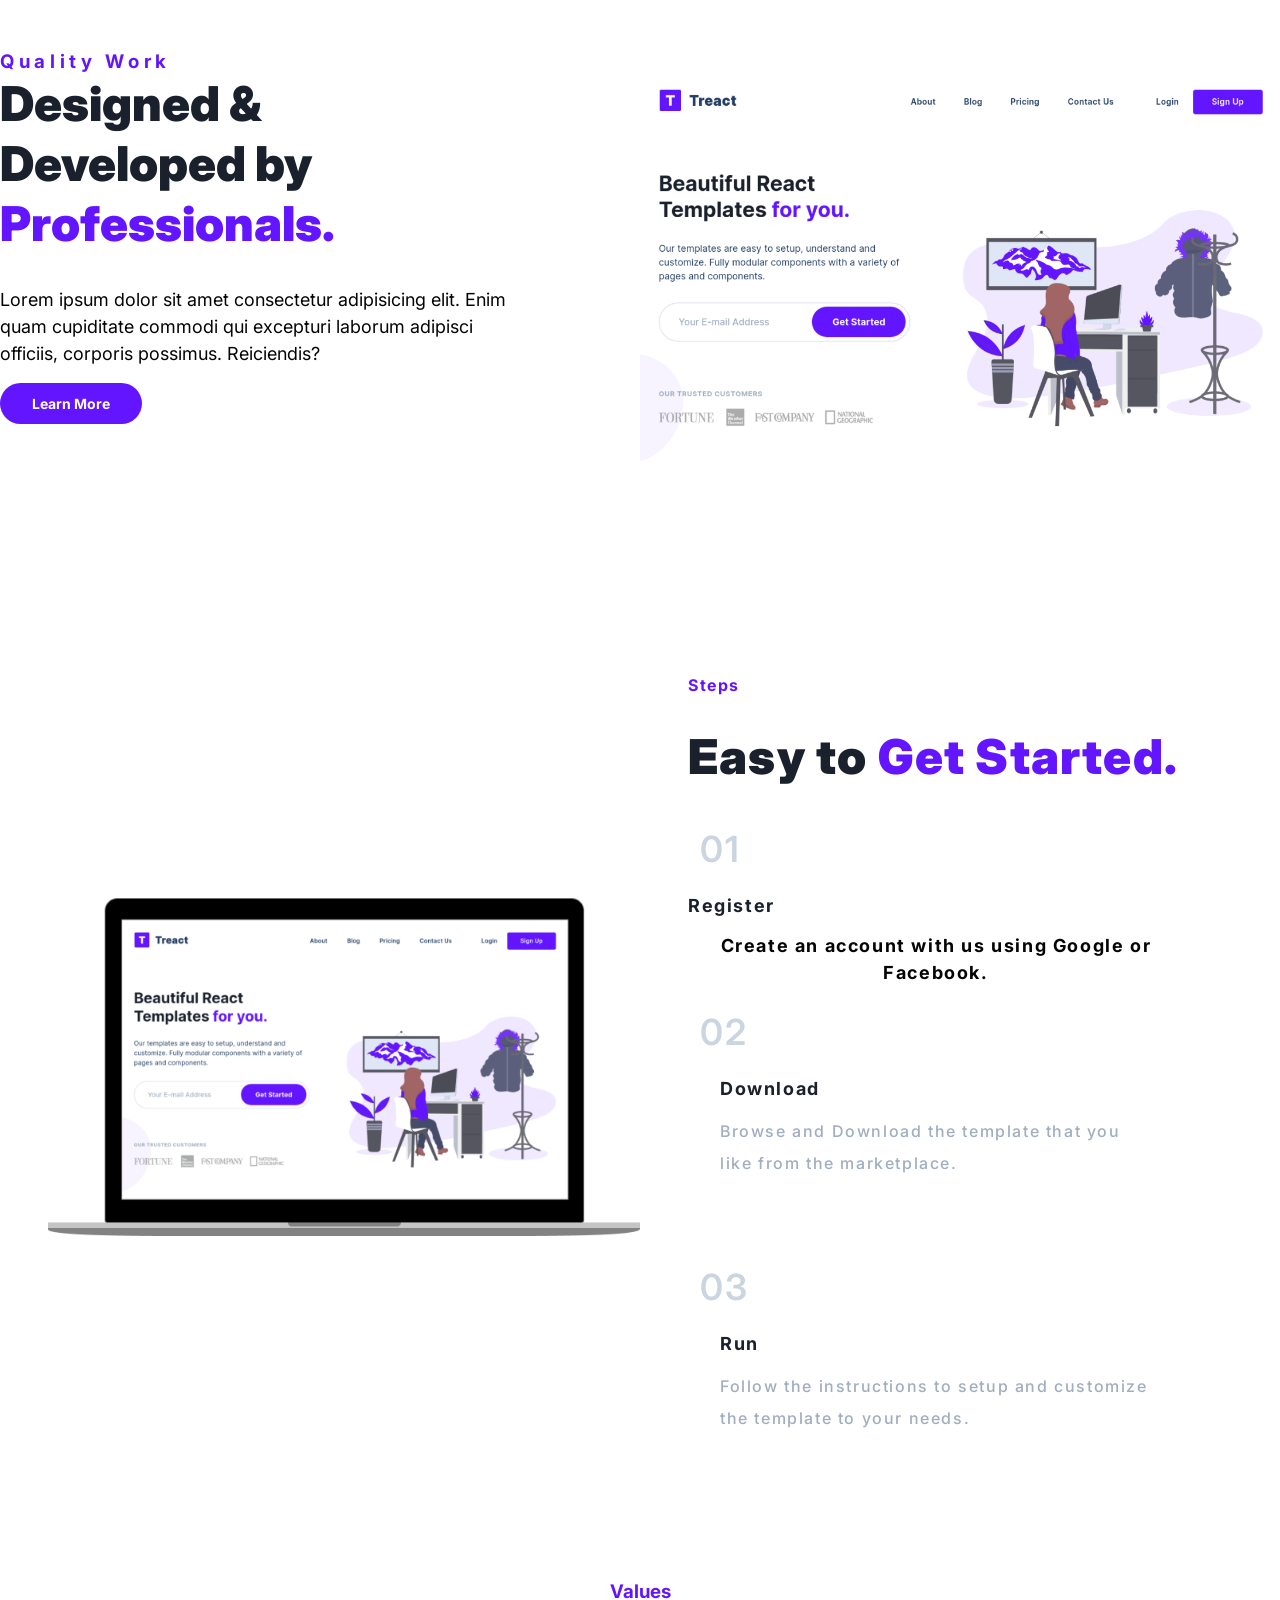
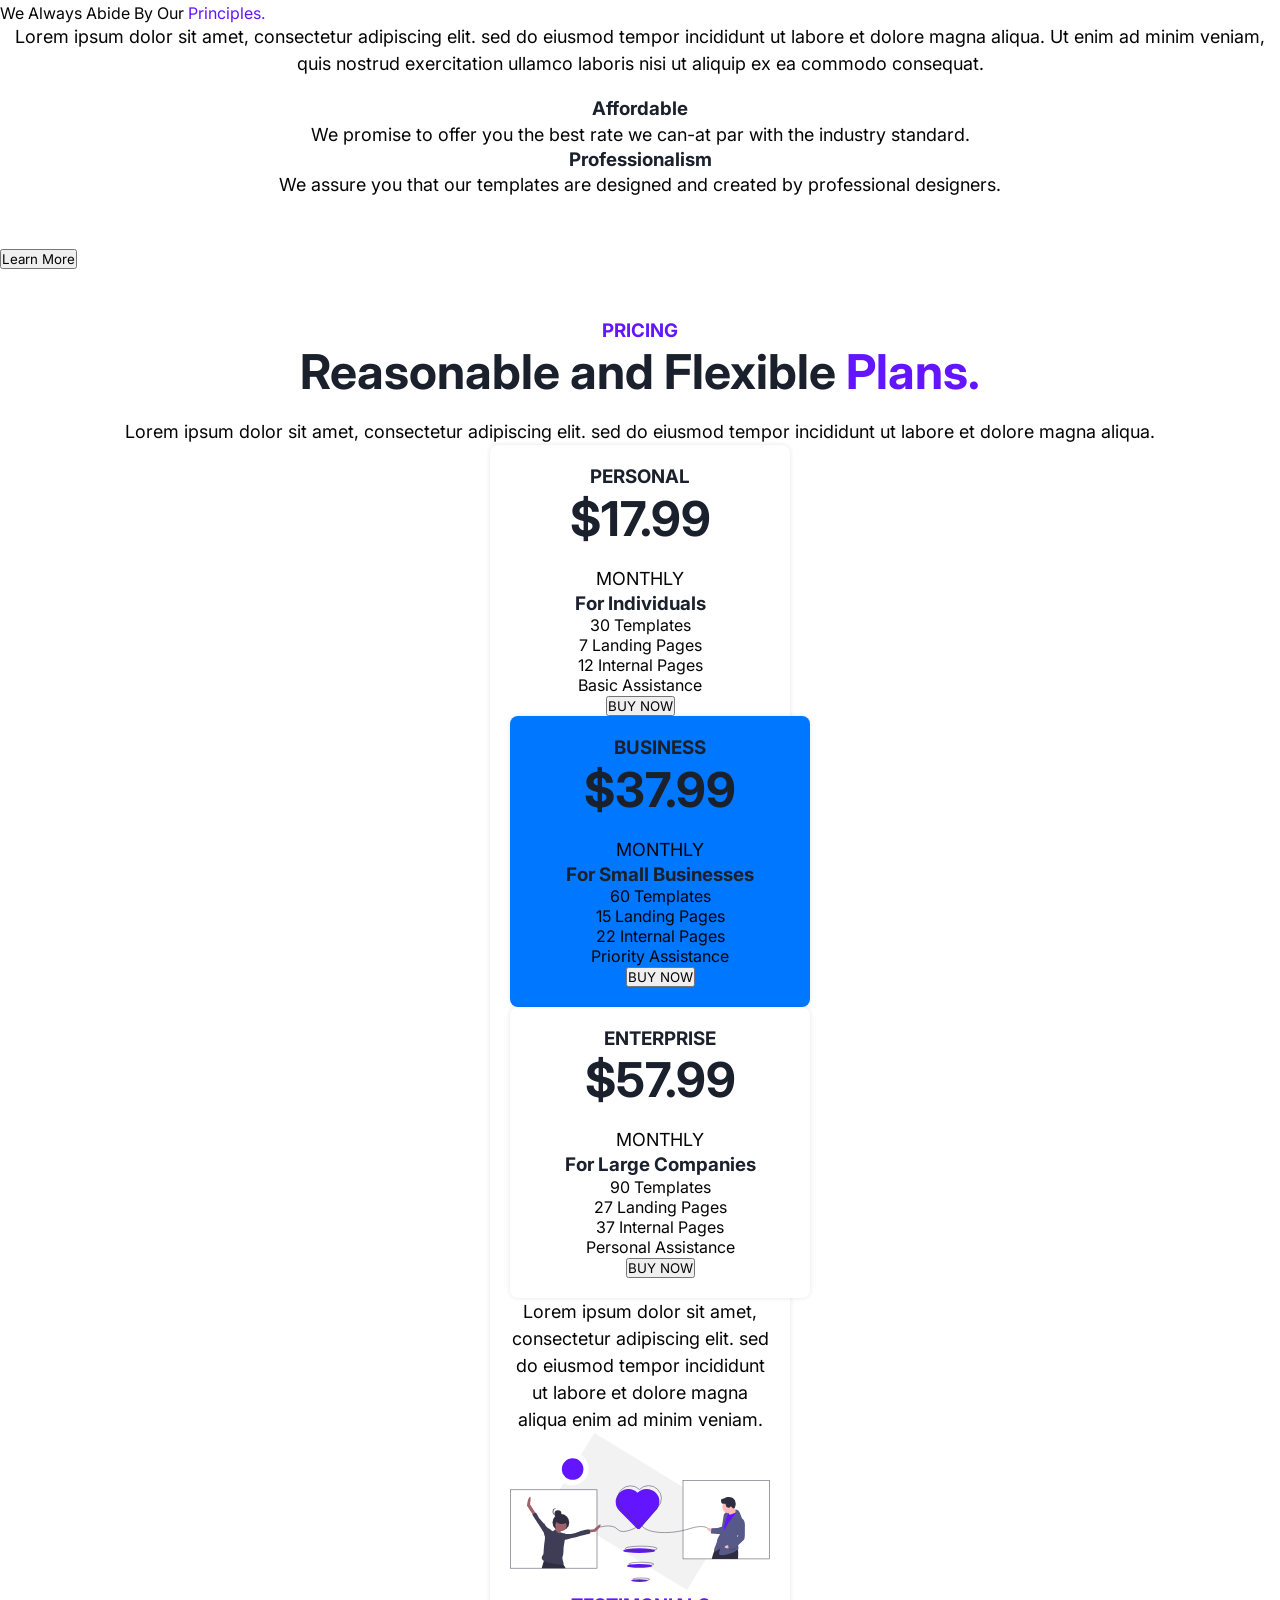
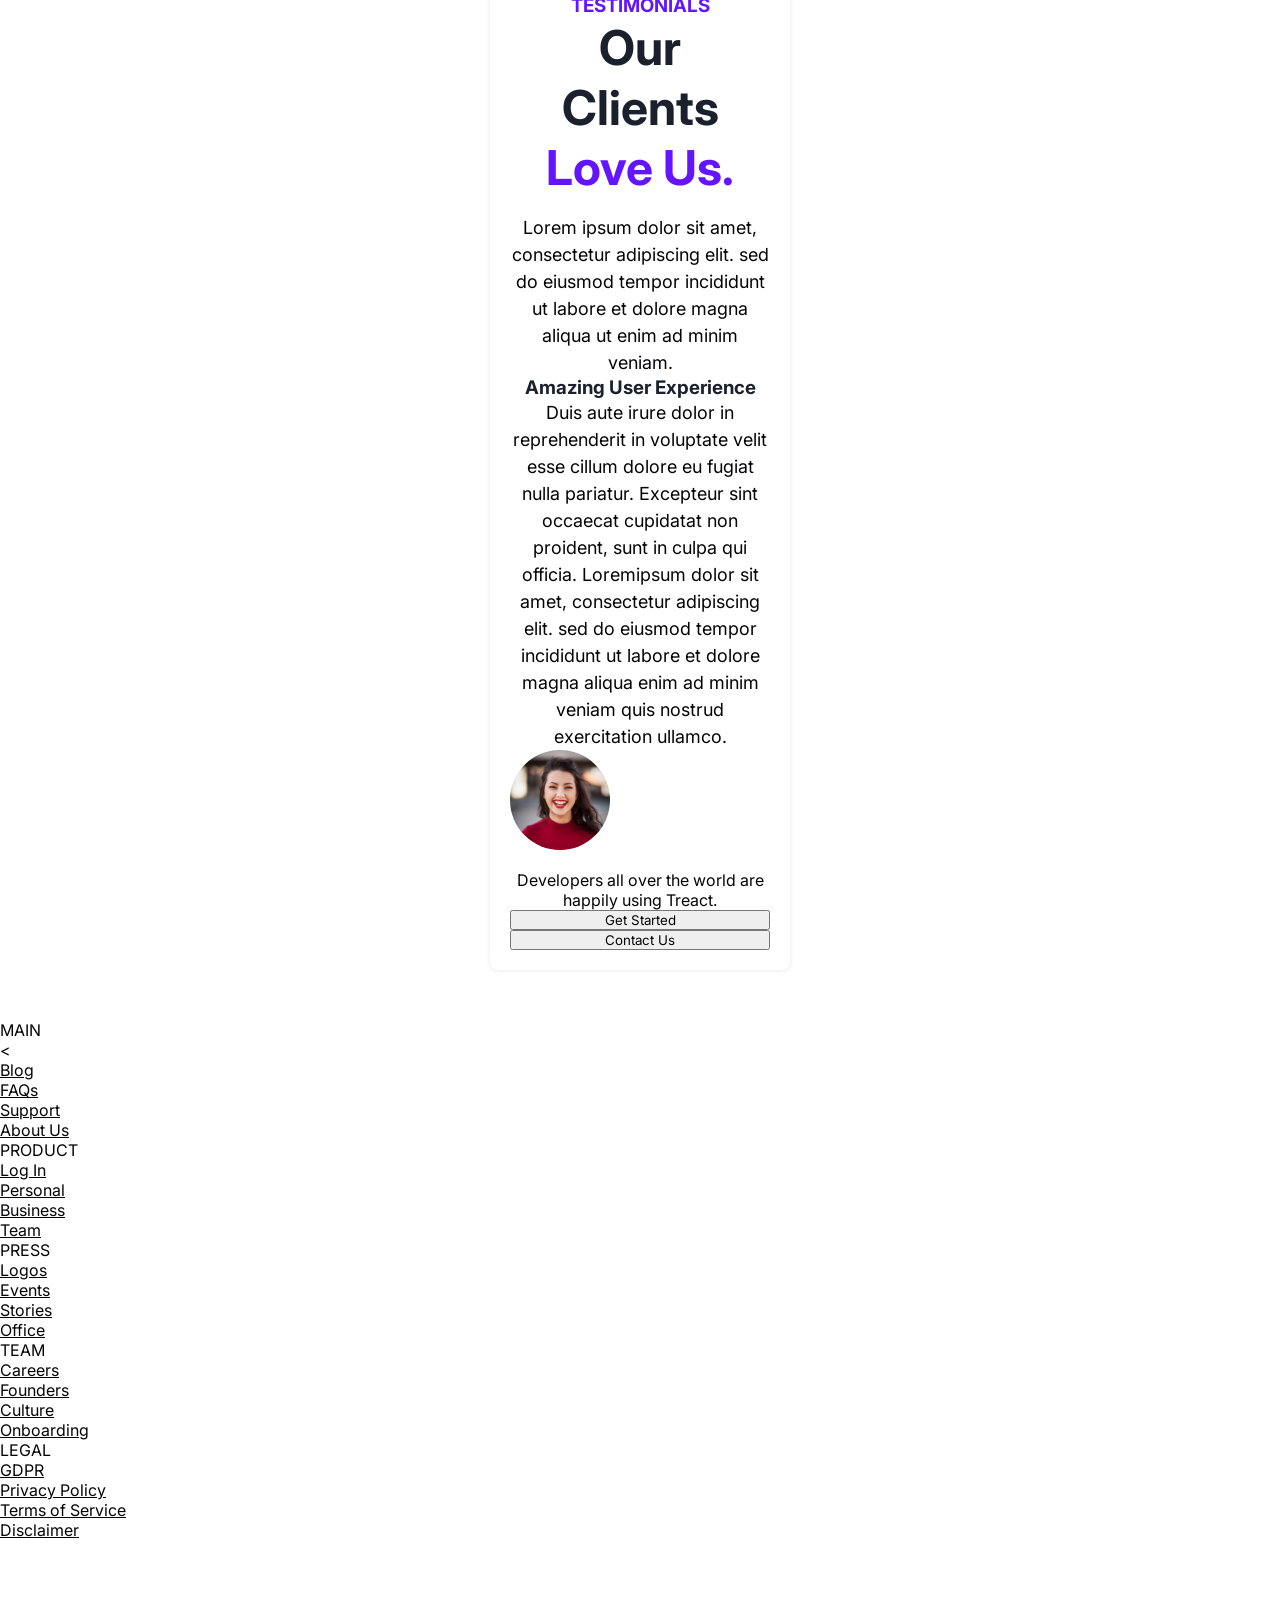
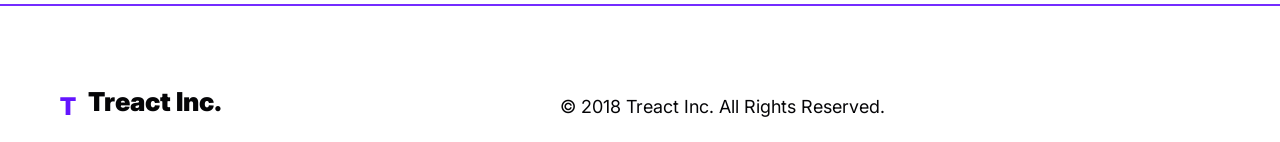
==== commit 7c79519d: "Merge branch 'main' of https://github.com/Sjean12/treact_project" ====
--- a/index.html
+++ b/index.html
@@ -96,7 +96,7 @@
   <section id="features">
     <div class="container">
       <div class="features__row row">
-        <h3 class="features__title">
+        <h3 class="section__title">
          <span class="text--purple">Features</span>
         </h3> 
      
@@ -109,55 +109,64 @@
           <div class="features__list">
             <div class="features">
             <figure class="features__img--wrapper">  
-              <img class="features__img"src="assets/shield-icon.daefe14b320b14fbd9cbd18908ac93ec.svg" alt="Secure">
+              <img class="features__img" src="assets/shield-icon.daefe14b320b14fbd9cbd18908ac93ec.svg" alt="Secure">
             </figure>
             <div class="feature__name">
             <h3>Secure</h3>
-           
-
             <p class="features__subheading">
               Lorem ipsum donor amet siti ceali ut enim ad minim veniam, quis nostrud.
             </p>
             </div>
-                      
+            <div class="features__list">
+            <div class="features">
             <figure class="features__img--wrapper">
               <img class="features__img" src="assets/support-icon.f9253ffa8cb6ffde5bbaa05eb5136375.svg" alt="Support">
             </figure>
+            <div class="feature__name">
             <h3>24/7 Support</h3>
+
             <p class="features__subheading">
               Lorem ipsum donor amet siti ceali ut enim ad minim veniam, quis nostrud.
             </p>
             </div>
+          </div>
             <div class="features">                          <figure class="features__img--wrapper">
               <img class="features__img" src="assets/customize-icon.367468c90fd796009b97fbfba67b2c6a.svg" alt="customize">
             </figure>
+            <div class="feature__name">
              <h3>Customize</h3>
             <p class="features__subheading">
               Lorem ipsum donor amet siti ceali ut enim ad minim veniam, quis nostrud.
             </p>
             </div>
+          </div>
           <div class="features">
             <figure class="features__img--wrapper">
               <img class="features__img" src="assets/reliable-icon.1367510a8f0a1bec76dc425d25f92f43.svg" alt="Reliable">
             </figure>
+            <div class="feature__name">
             <h3> Reliable</h3>
             <p class="features__subheading">
               Lorem ipsum donor amet siti ceali ut enim ad minim veniam, quis nostrud.
             </p>
             </div>
+            </div>
           <div class="features">
             <figure class="features__img--wrapper">
               <img class="features__img" src="assets/fast-icon.dbb971a73d4805d2fc3bcdacdb55beba.svg" alt="Fast">
             </figure>
+            <div class="feature__name">
              <h3>Fast</h3>
             <p class="features__subheading">
               Lorem ipsum donor amet siti ceali ut enim ad minim veniam, quis nostrud.
             </p>
             </div>
+          </div>
           <div class="features">
             <figure class="features__img--wrapper">
               <img class="features__img" src="assets/simple-icon.673b7e1750b2a4ef32907fc164828d00.svg" alt="Easy">
             </figure>
+            <div class="feature__name">
              <h3>Easy</h3>
             <p class="features__subheading">
               Lorem ipsum donor amet siti ceali ut enim ad minim veniam, quis nostrud.
@@ -213,25 +222,26 @@
           <div class="steps__number--group">
             <div class="number__para">            
             <div class="steps__number">01</div>
-            <div class="number__para--group">         
-           <div class="steps__number--title">Register</div>
-            <p class="steps__paragraph">
+            <div class="steps__number--title">Register</div>
+            
+            <p class="steps_paragraph">
               Create an account with us using Google or Facebook.</p>
-            </div>
             </div>
 
             <div class="steps__number--group">
             <div class="number__para">
             <div class="steps__number">02</div> 
-            <div class="number__para--group">  
-              
-              
+            <div class="number__para--group">         
             <div class="steps__number--title">Download</div>
             <p class="steps__paragraph">
               Browse and Download the template that you like from the marketplace.</p>
             </div>
             </div>
-
+            </div>
+          </div>
+
+            <div class="steps__number--group">
+              <div class="number__para">
             <div class="steps__number--group">
               <div class="number__para">
             <div class="steps__number">03</div>
--- a/style.css
+++ b/style.css
@@ -259,84 +259,152 @@
   text-align: left;
 }
 
-/* Features Section */
-
-
-.features__title {
+/*STEPS*/
+
+.steps__img--wrapper {
+  width: 50%;
+  height: 100%;
+}
+
+.img__steps {
+  width: 100%;
+  height: 100%;
+}
+.steps__row {
+  display: flex;
+  justify-content: space-between;
+  align-items: center;
+  padding: 0 48px;
+}
+
+.three__steps {
+  display: flex;
+  flex-direction: column;
+  justify-content: space-between;
+  width: 50%;
+  height: 100%;
+  padding: 0 48px;
+}
+
+.steps__number {
+  font-size: 36px;
+  font-weight: 600;
+  color: #cbd5e0;
+  display: flex;
+  line-height: 1;
+  padding: 12px;
+}
+
+.steps__number--group {
+  display: flex;
+  flex-direction: column;
+}
+
+.steps__number--group {
+  font-weight: 700;
+  font-size: 16px;
+  color: #1a202c;
+  padding: 16px 0;
+  text-align: left;
+  letter-spacing: 1.6px;
+}
+
+.steps__title {
+  font-weight: 700;
+  font-size: 16px;
+  color: #1a202c;
+  padding: 16px 0;
+  text-align: left;
+  letter-spacing: 1.6px;
+}
+
+.steps__subtitle {
+  text-align: left;
+  font-size: 48px;
+  font-weight: 900;
+  padding: 16px 0;
+  letter-spacing: 0.025em;
+}
+
+.steps__number--title {
+   font-size: 18px;
+  font-weight: 700;
+  color: #1a202c;
+  padding: 16px 0;
+  letter-spacing: 1.6px;
+}
+
+
+.steps__paragraph {
   font-size: 16px;
   line-height: 1.5;
-  padding: 0px 16px 16px 0px;
+  padding: 16px 0;
   font-weight: 500;
-}
+  line-height: 2;
+  padding: 0 0 14px 0;
+  text-align: left;
+  color: #a0aec0;
+  display: flex;
+  flex-wrap: wrap;
+}
+
+.number__para {
+  display: flex;
+  flex-direction: column;
+  text-align: left;
+}
+
+.number__para--group {
+  flex-direction: column;
+  display: flex;
+  padding: 0 32px;
   
-
-.features__subtitle {
-  font-size: 48px;
-  line-height: 1.25;
-  padding: 0px 16px 16px 0px;
-  text-align: center;
-  font-weight: 900;
-}
-
-
-.features__para {
-  font-size: 18px;
-  line-height: 1.5;
-  padding: 32px 0;
-  text-align: center;
-}
-
-.features {
+}
+/* Features Section *
+
+.features__wrapper {
   display: flex;
   justify-content: center;
   height: 100%;
   width: 25%;
   max-width: 200px;
   padding: 32px;
-}
+  position: relative;
+}
+*/
 
 .features__row {
-  flex-direction: row;
+  display: flex;
+  flex-direction: column;
 }
 
 .features__container {
   height: 100%;
   width: 100%;
   max-width: 1200px;
-  padding: 96px 0;
+  padding: 80px 0;
   margin: 28px auto;
 }
 
-
-.features__img--wrapper {
-  position: relative;
+.features__img {
+  width: 100%;
+  max-width: 100px;
+  height: 100%;
+}
+  
+.features__list {
   display: flex;
   justify-content: center;
   align-items: center;
-  width: 25%;
-  /*padding: 25px 16px;*/
-}
-
-.features__img {
-  width: 100%;
-  max-width: 100px;
-  height: 100%;
-}
-
-
-
-.features__list {
-  display: flex;
-  justify-content: center;
-  align-items: center;
-  width: 100%;
-  height: 100%;
+  width: 100%;
+  flex-wrap: wrap;
+  width: calc(100%/3);
+ 
 }
 
 .features__para {
   width: auto;
-  font-size: 14px;
-  font-weight: 500;
+  font-size: 16px;
   padding: 36px 0;
   line-height: 1.5;
   max-width: 576px;
@@ -347,18 +415,8 @@
   font-weight: 900;
 }
 
-  /*
-
-.features {
-  display: flex;
-  justify-content: center;
-  position: relative;
-  top: 0;
-}
-
-.features__img {
-  width: 100%;
-  max-width: 100px;
+.features__h3 {
+  position: absolute;
 }
 
 .features__img--wrapper {
@@ -367,16 +425,20 @@
   justify-content: center;
   align-items: center;
 }
+
+
+.features {
+  display: flex;
+  justify-content: center;
+  width: calc(100%/3);
+  flex-direction: column;
+  align-items: center;
+  padding: 16px 16px;
+}
+
 .feature__name {
-  position: relative;
-  top: 0;
-}
-
-.features__list {
-  display: flex;
-  width: 100%;
-
-  flex-wrap: wrap;
+  display: flex;
+  flex-direction: column;
   justify-content: center;
 }
 
@@ -404,9 +466,6 @@
   box-shadow: 0 0 5px rgba(0, 0, 0, 0.1);
 }
 
-.card__2 {
-  color: #f7f7f7;
-}
 .card_3 {
   width: 300px;
   margin: 0 auto;
@@ -553,93 +612,3 @@
   height: 100%;
   width: 100px;
 }
-
-/*STEPS*/
-
-.steps__img--wrapper {
-  width: 50%;
-  height: 100%;
-}
-
-.img__steps {
-  width: 100%;
-  height: 100%;
-}
-.steps__row {
-  display: flex;
-  justify-content: space-between;
-  align-items: center;
-  padding: 0 48px;
-}
-
-.three__steps {
-  display: flex;
-  flex-direction: column;
-  justify-content: space-between;
-  width: 50%;
-  height: 100%;
-  padding: 32px 0 0;
-  padding-left: 64px;
-}
-
-.steps__number {
-  font-size: 36px;
-  font-weight: 600;
-  color: #cbd5e0;
-  display: flex;
-  line-height: 1;
-  padding: 12px;
-}
-
-.steps__number--group {
-  display: flex;
-  flex-direction: column;
-}
-
-.steps__title {
-  font-weight: 700;
-  font-size: 16px;
-  color: #1a202c;
-  text-align: left;
-  letter-spacing: 1.6px;
-}
-
-.steps__subtitle {
-  text-align: left;
-  font-size: 48px;
-  font-weight: 900;
-  padding: 16px 0;
-  letter-spacing: 0.025em;
-  margin: 16px 0;
-}
-
-.steps__number--title {
-  font-size: 20px;
-  font-weight: 600;
-  color: #1a202c;
-  letter-spacing: 1.6px;
-  padding: 12px 0;
-
-}
-
-.steps__paragraph {
-  font-size: 14px;
-  font-weight: 500;
-  line-height: 2;
-  padding: 0 0 14px 0;
-  text-align: left;
-  color: #718096;
-  display: flex;
-  flex-wrap: wrap;
-}
-
-.number__para {
-  display: flex;
-  text-align: left;
-}
-
-.number__para--group {
-  flex-direction: column;
-  display: flex;
-  padding: 0 32px;
- }
